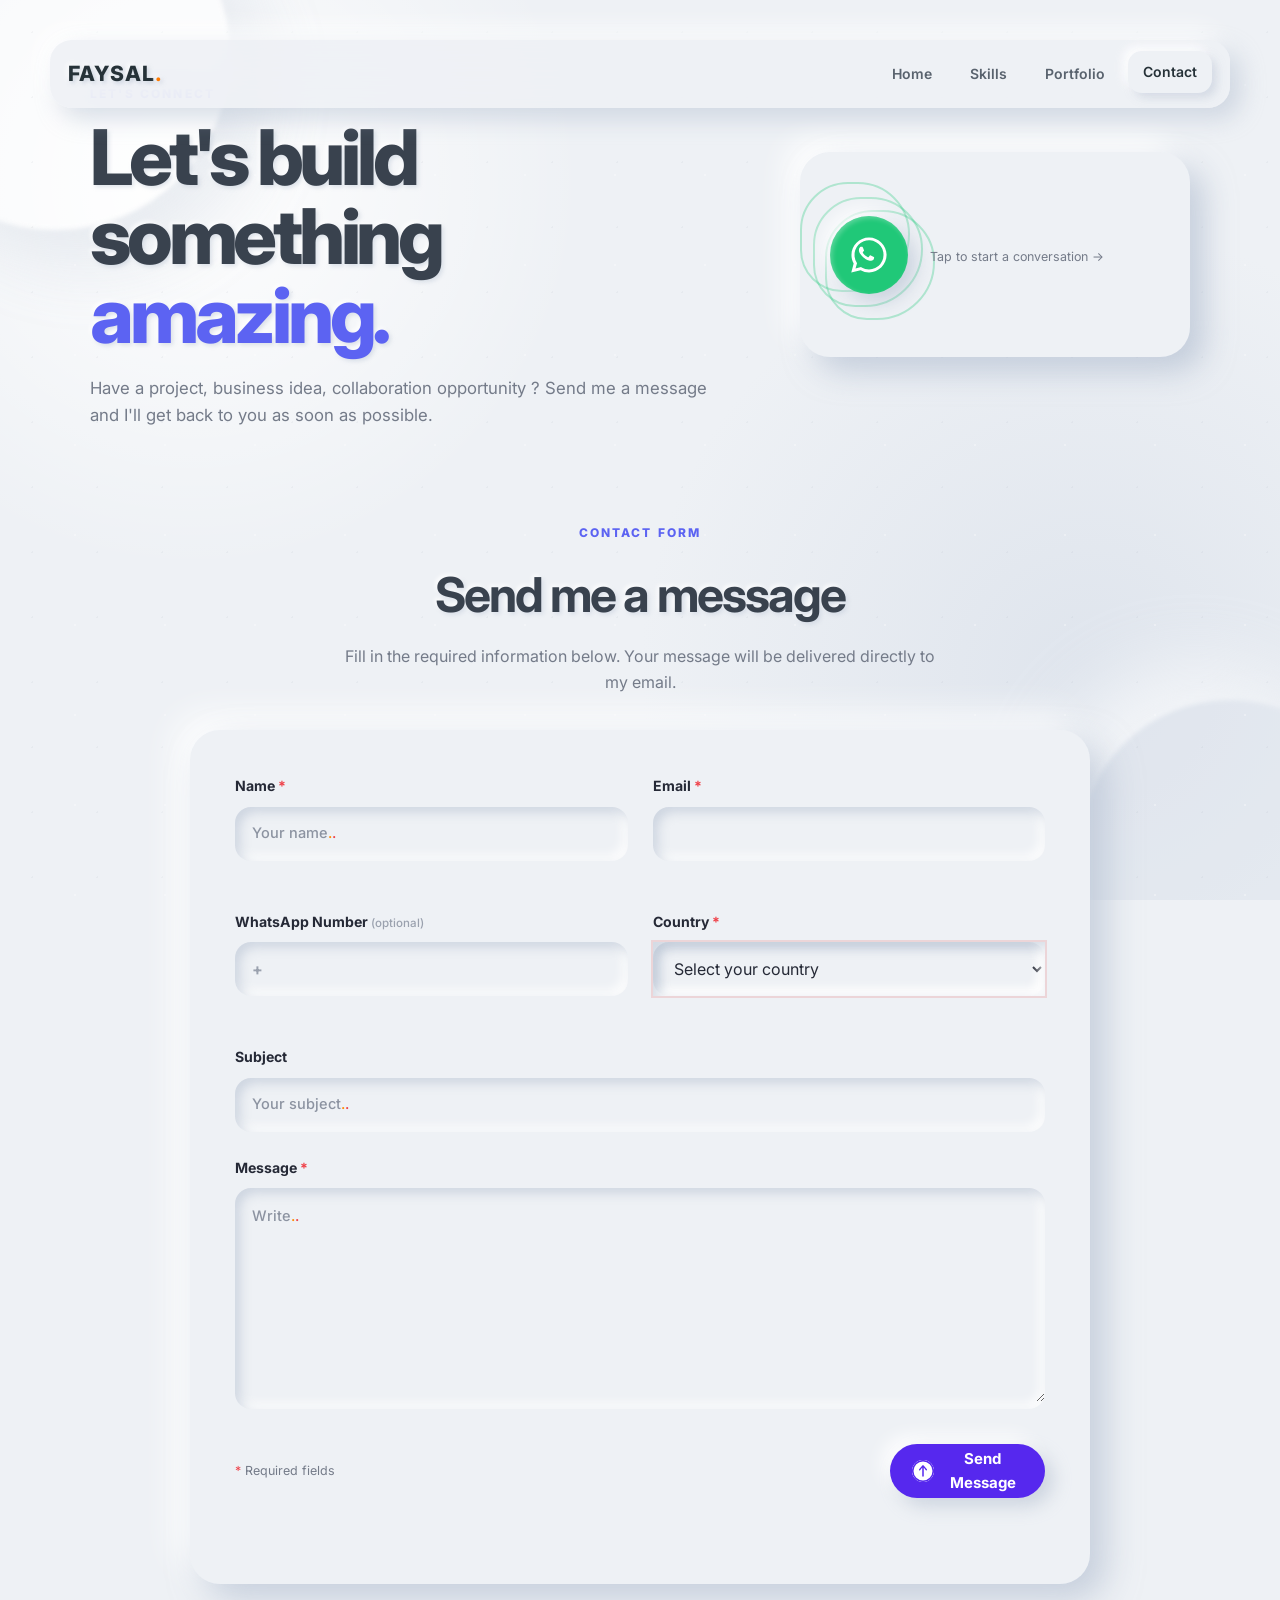
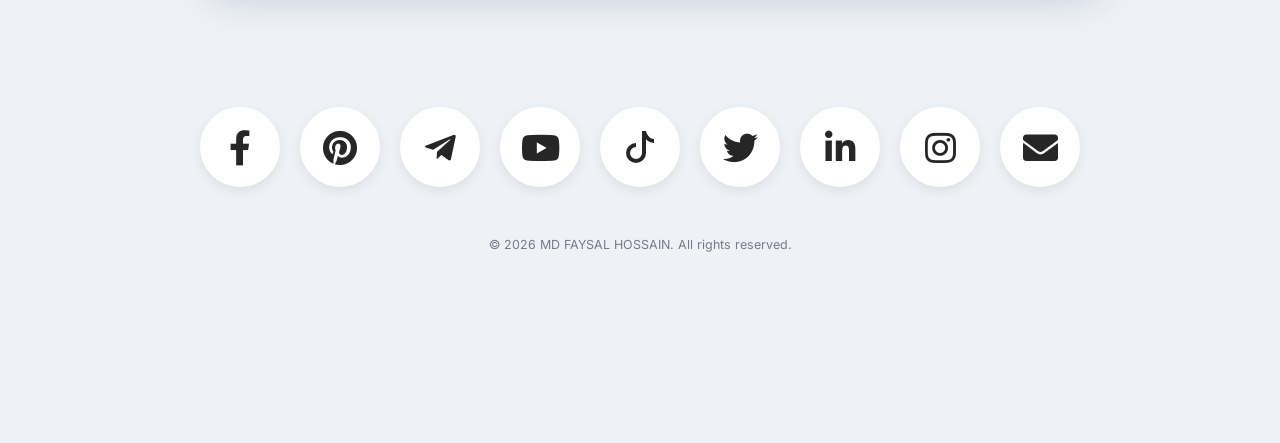
==== contact.html @ 67e97ab2 "Add files via upload" ====
<!doctype html>
<html lang="en">
<head>
    <meta charset="UTF-8">
    <meta name="viewport" content="width=device-width, initial-scale=1.0">

    <meta name="description" content="Contact MD Faysal Hossain, Certified MERN Stack Developer, Web Designer, Developer, Trainer and SEO Expert.">
    <meta name="author" content="MD Faysal Hossain">
    <meta name="robots" content="index, follow">

    <meta property="og:type" content="website">
    <meta property="og:title" content="Contact | MD FAYSAL HOSSAIN">
    <meta property="og:description" content="Contact MD Faysal Hossain for web development, design, training and SEO services.">
    <meta property="og:url" content="https://md-faysal-hossain-bddh.github.io/portfolio/">
    <meta property="og:image" content="https://avatars.githubusercontent.com/u/229717438?v=4">
    <meta property="og:image:alt" content="MD Faysal Hossain">

    <meta name="twitter:card" content="summary_large_image">
    <meta name="twitter:title" content="Contact | MD FAYSAL HOSSAIN">
    <meta name="twitter:description" content="Contact MD Faysal Hossain for web development, design, training and SEO services.">
    <meta name="twitter:image" content="https://avatars.githubusercontent.com/u/229717438?v=4">

    <title>Contact | MD FAYSAL HOSSAIN</title>
    <link rel="stylesheet" href="https://use.fontawesome.com/releases/v5.6.3/css/all.css" integrity="sha384-UHRtZLI+pbxtHCWp1t77Bi1L4ZtiqrqD80Kn4Z8NTSRyMA2Fd33n5dQ8lWUE00s/" crossorigin="anonymous">
    <link rel="preconnect" href="https://fonts.googleapis.com">
    <link rel="preconnect" href="https://fonts.gstatic.com" crossorigin>
    <link href="https://fonts.googleapis.com/css2?family=Inter:wght@300;400;500;600;700;800&display=swap" rel="stylesheet">
    <link rel="stylesheet" href="contact.css">
</head>

<body>

    <div class="background" aria-hidden="true">
        <div class="orb orb-one"></div>
        <div class="orb orb-two"></div>
        <div class="stars"></div>
    </div>

    <header class="navbar">
        <a href="index.html" class="brand" aria-label="Faysal home">
            FAYSAL<span>.</span>
        </a>

        <nav class="nav-links" aria-label="Primary navigation">
            <a href="index.html">Home</a>
            <a href="skills.html">Skills</a>
            <a href="portfolio.html">Portfolio</a>
            <a href="contact.html" class="active" aria-current="page">Contact</a>
        </nav>

        <button
            class="menu-button"
            id="menuButton"
            type="button"
            aria-label="Open navigation menu"
            aria-expanded="false"
            aria-controls="mobileMenu"
        >
            <span></span>
            <span></span>
            <span></span>
        </button>
    </header>

    <nav class="mobile-menu" id="mobileMenu" aria-label="Mobile navigation">
        <a href="index.html">Home</a>
        <a href="skills.html">Skills</a>
        <a href="portfolio.html">Portfolio</a>
        <a href="contact.html" aria-current="page">Contact</a>
    </nav>

    <main class="contact-page">

        <section class="hero-section" aria-labelledby="contact-title">
            <div class="hero-content">
                <span class="eyebrow">LET'S CONNECT</span>

                <h1 id="contact-title">
                    Let's build something
                    <span>amazing.</span>
                </h1>

                <p>
                    Have a project, business idea, collaboration opportunity ? Send me a message and I'll
                    get back to you as soon as possible.
                </p>
            </div>

            <a
                class="whatsapp-card"
                href="https://wa.me/8801595530901"
                target="_blank"
                rel="noopener noreferrer"
                aria-label="Chat with MD Faysal Hossain on WhatsApp"
            >
                <div class="water-ring ring-one"></div>
                <div class="water-ring ring-two"></div>
                <div class="water-ring ring-three"></div>

                <div class="whatsapp-icon" aria-hidden="true">
                    <svg viewBox="0 0 32 32" role="img">
                        <path d="M19.11 17.19c-.27-.14-1.61-.79-1.86-.88-.25-.09-.43-.14-.61.14-.18.27-.7.88-.86 1.06-.16.18-.32.2-.59.07-.27-.14-1.14-.42-2.17-1.34-.8-.71-1.34-1.59-1.5-1.86-.16-.27-.02-.42.12-.56.12-.12.27-.32.41-.48.14-.16.18-.27.27-.45.09-.18.05-.34-.02-.48-.07-.14-.61-1.48-.84-2.03-.22-.53-.45-.46-.61-.47h-.52c-.18 0-.48.07-.73.34-.25.27-.95.93-.95 2.27s.98 2.64 1.11 2.82c.14.18 1.92 2.93 4.65 4.11.65.28 1.16.45 1.56.57.65.21 1.24.18 1.71.11.52-.08 1.61-.66 1.84-1.3.23-.64.23-1.19.16-1.3-.07-.11-.25-.18-.52-.32z"/>
                        <path d="M16.02 3.2c-7.05 0-12.78 5.73-12.78 12.78 0 2.25.59 4.36 1.62 6.19L3.1 28.8l6.78-1.73a12.72 12.72 0 0 0 6.14 1.58h.01c7.04 0 12.77-5.73 12.77-12.77C28.8 8.93 23.07 3.2 16.02 3.2zm0 23.31h-.01a10.57 10.57 0 0 1-5.39-1.47l-.39-.23-4.02 1.03 1.07-3.91-.25-.4a10.59 10.59 0 1 1 8.99 4.98z"/>
                    </svg>
                </div>

                <div class="whatsapp-content">
                    <span class="whatsapp-action">Tap to start a conversation →</span>
                </div>
            </a>
        </section>

        <section class="form-section" aria-labelledby="form-title">

            <div class="section-heading">
                <span class="eyebrow">CONTACT FORM</span>
                <h2 id="form-title">Send me a message</h2>
                <p>
                    Fill in the required information below. Your message will
                    be delivered directly to my email.
                </p>
            </div>

            <div class="form-card">

                <form
                    id="contactForm"
                    action="https://formspree.io/f/mvkokzdy"
                    method="POST"
                    novalidate
                >

                    <input type="hidden" name="_subject" value="New Contact Message — MD Faysal Hossain">
                    <input type="hidden" name="_captcha" value="false">
                    <input type="hidden" name="_template" value="table">
                    <input type="hidden" name="_next" value="https://md-faysal-hossain-bdd.github.io/portfolio/contact.html">

                    <div class="form-grid">

                        <div class="field">
                            <label for="name">
                                Name <span aria-hidden="true">*</span>
                            </label>

                            <div class="input-shell">
                                <input
                                    type="text"
                                    id="name"
                                    name="name"
                                    autocomplete="name"
                                    required
                                    minlength="2"
                                    placeholder=" "
                                    aria-describedby="nameError"
                                >
                                <span class="typing-placeholder name-placeholder" aria-hidden="true">
                                    Your name<span class="orange-dot">.</span><span class="red-dot">.</span>
                                </span>
                            </div>

                            <span class="error-message" id="nameError"></span>
                        </div>

                        <div class="field">
                            <label for="email">
                                Email <span aria-hidden="true">*</span>
                            </label>

                            <div class="input-shell">
                                <input
                                    type="email"
                                    id="email"
                                    name="email"
                                    autocomplete="email"
                                    required
                                    placeholder="you@example.com"
                                    aria-describedby="emailError"
                                >
                            </div>

                            <span class="error-message" id="emailError"></span>
                        </div>

                        <div class="field">
                            <label for="whatsapp">
                                WhatsApp Number
                                <span class="optional">(optional)</span>
                            </label>

                            <div class="input-shell phone-shell">
                                <span class="country-prefix">+</span>
                                <input
                                    type="tel"
                                    id="whatsapp"
                                    name="whatsapp"
                                    autocomplete="tel"
                                    inputmode="tel"
                                    placeholder="880 1595 530901"
                                >
                            </div>
                        </div>

                        <div class="field">
                            <label for="country">
                                Country <span aria-hidden="true">*</span>
                            </label>

                            <div class="input-shell select-shell">
                                <select id="country" name="country" required aria-describedby="countryError">
                                    <option value="" selected disabled>Select your country</option>
                                    <option value="Afghanistan">Afghanistan</option>
                                    <option value="Albania">Albania</option>
                                    <option value="Algeria">Algeria</option>
                                    <option value="Andorra">Andorra</option>
                                    <option value="Angola">Angola</option>
                                    <option value="Antigua and Barbuda">Antigua and Barbuda</option>
                                    <option value="Argentina">Argentina</option>
                                    <option value="Armenia">Armenia</option>
                                    <option value="Australia">Australia</option>
                                    <option value="Austria">Austria</option>
                                    <option value="Azerbaijan">Azerbaijan</option>
                                    <option value="Bahamas">Bahamas</option>
                                    <option value="Bahrain">Bahrain</option>
                                    <option value="Bangladesh">Bangladesh</option>
                                    <option value="Barbados">Barbados</option>
                                    <option value="Belarus">Belarus</option>
                                    <option value="Belgium">Belgium</option>
                                    <option value="Belize">Belize</option>
                                    <option value="Benin">Benin</option>
                                    <option value="Bhutan">Bhutan</option>
                                    <option value="Bolivia">Bolivia</option>
                                    <option value="Bosnia and Herzegovina">Bosnia and Herzegovina</option>
                                    <option value="Botswana">Botswana</option>
                                    <option value="Brazil">Brazil</option>
                                    <option value="Brunei">Brunei</option>
                                    <option value="Bulgaria">Bulgaria</option>
                                    <option value="Burkina Faso">Burkina Faso</option>
                                    <option value="Burundi">Burundi</option>
                                    <option value="Cabo Verde">Cabo Verde</option>
                                    <option value="Cambodia">Cambodia</option>
                                    <option value="Cameroon">Cameroon</option>
                                    <option value="Canada">Canada</option>
                                    <option value="Central African Republic">Central African Republic</option>
                                    <option value="Chad">Chad</option>
                                    <option value="Chile">Chile</option>
                                    <option value="China">China</option>
                                    <option value="Colombia">Colombia</option>
                                    <option value="Comoros">Comoros</option>
                                    <option value="Congo">Congo</option>
                                    <option value="Costa Rica">Costa Rica</option>
                                    <option value="Croatia">Croatia</option>
                                    <option value="Cuba">Cuba</option>
                                    <option value="Cyprus">Cyprus</option>
                                    <option value="Czechia">Czechia</option>
                                    <option value="Denmark">Denmark</option>
                                    <option value="Djibouti">Djibouti</option>
                                    <option value="Dominica">Dominica</option>
                                    <option value="Dominican Republic">Dominican Republic</option>
                                    <option value="Ecuador">Ecuador</option>
                                    <option value="Egypt">Egypt</option>
                                    <option value="El Salvador">El Salvador</option>
                                    <option value="Equatorial Guinea">Equatorial Guinea</option>
                                    <option value="Eritrea">Eritrea</option>
                                    <option value="Estonia">Estonia</option>
                                    <option value="Eswatini">Eswatini</option>
                                    <option value="Ethiopia">Ethiopia</option>
                                    <option value="Fiji">Fiji</option>
                                    <option value="Finland">Finland</option>
                                    <option value="France">France</option>
                                    <option value="Gabon">Gabon</option>
                                    <option value="Gambia">Gambia</option>
                                    <option value="Georgia">Georgia</option>
                                    <option value="Germany">Germany</option>
                                    <option value="Ghana">Ghana</option>
                                    <option value="Greece">Greece</option>
                                    <option value="Grenada">Grenada</option>
                                    <option value="Guatemala">Guatemala</option>
                                    <option value="Guinea">Guinea</option>
                                    <option value="Guinea-Bissau">Guinea-Bissau</option>
                                    <option value="Guyana">Guyana</option>
                                    <option value="Haiti">Haiti</option>
                                    <option value="Honduras">Honduras</option>
                                    <option value="Hungary">Hungary</option>
                                    <option value="Iceland">Iceland</option>
                                    <option value="India">India</option>
                                    <option value="Indonesia">Indonesia</option>
                                    <option value="Iran">Iran</option>
                                    <option value="Iraq">Iraq</option>
                                    <option value="Ireland">Ireland</option>
                                    <option value="Israel">Israel</option>
                                    <option value="Italy">Italy</option>
                                    <option value="Jamaica">Jamaica</option>
                                    <option value="Japan">Japan</option>
                                    <option value="Jordan">Jordan</option>
                                    <option value="Kazakhstan">Kazakhstan</option>
                                    <option value="Kenya">Kenya</option>
                                    <option value="Kiribati">Kiribati</option>
                                    <option value="Kuwait">Kuwait</option>
                                    <option value="Kyrgyzstan">Kyrgyzstan</option>
                                    <option value="Laos">Laos</option>
                                    <option value="Latvia">Latvia</option>
                                    <option value="Lebanon">Lebanon</option>
                                    <option value="Lesotho">Lesotho</option>
                                    <option value="Liberia">Liberia</option>
                                    <option value="Libya">Libya</option>
                                    <option value="Liechtenstein">Liechtenstein</option>
                                    <option value="Lithuania">Lithuania</option>
                                    <option value="Luxembourg">Luxembourg</option>
                                    <option value="Madagascar">Madagascar</option>
                                    <option value="Malawi">Malawi</option>
                                    <option value="Malaysia">Malaysia</option>
                                    <option value="Maldives">Maldives</option>
                                    <option value="Mali">Mali</option>
                                    <option value="Malta">Malta</option>
                                    <option value="Marshall Islands">Marshall Islands</option>
                                    <option value="Mauritania">Mauritania</option>
                                    <option value="Mauritius">Mauritius</option>
                                    <option value="Mexico">Mexico</option>
                                    <option value="Micronesia">Micronesia</option>
                                    <option value="Moldova">Moldova</option>
                                    <option value="Monaco">Monaco</option>
                                    <option value="Mongolia">Mongolia</option>
                                    <option value="Montenegro">Montenegro</option>
                                    <option value="Morocco">Morocco</option>
                                    <option value="Mozambique">Mozambique</option>
                                    <option value="Myanmar">Myanmar</option>
                                    <option value="Namibia">Namibia</option>
                                    <option value="Nauru">Nauru</option>
                                    <option value="Nepal">Nepal</option>
                                    <option value="Netherlands">Netherlands</option>
                                    <option value="New Zealand">New Zealand</option>
                                    <option value="Nicaragua">Nicaragua</option>
                                    <option value="Niger">Niger</option>
                                    <option value="Nigeria">Nigeria</option>
                                    <option value="North Korea">North Korea</option>
                                    <option value="North Macedonia">North Macedonia</option>
                                    <option value="Norway">Norway</option>
                                    <option value="Oman">Oman</option>
                                    <option value="Pakistan">Pakistan</option>
                                    <option value="Palau">Palau</option>
                                    <option value="Palestine">Palestine</option>
                                    <option value="Panama">Panama</option>
                                    <option value="Papua New Guinea">Papua New Guinea</option>
                                    <option value="Paraguay">Paraguay</option>
                                    <option value="Peru">Peru</option>
                                    <option value="Philippines">Philippines</option>
                                    <option value="Poland">Poland</option>
                                    <option value="Portugal">Portugal</option>
                                    <option value="Qatar">Qatar</option>
                                    <option value="Romania">Romania</option>
                                    <option value="Russia">Russia</option>
                                    <option value="Rwanda">Rwanda</option>
                                    <option value="Saint Kitts and Nevis">Saint Kitts and Nevis</option>
                                    <option value="Saint Lucia">Saint Lucia</option>
                                    <option value="Saint Vincent and the Grenadines">Saint Vincent and the Grenadines</option>
                                    <option value="Samoa">Samoa</option>
                                    <option value="San Marino">San Marino</option>
                                    <option value="Sao Tome and Principe">Sao Tome and Principe</option>
                                    <option value="Saudi Arabia">Saudi Arabia</option>
                                    <option value="Senegal">Senegal</option>
                                    <option value="Serbia">Serbia</option>
                                    <option value="Seychelles">Seychelles</option>
                                    <option value="Sierra Leone">Sierra Leone</option>
                                    <option value="Singapore">Singapore</option>
                                    <option value="Slovakia">Slovakia</option>
                                    <option value="Slovenia">Slovenia</option>
                                    <option value="Solomon Islands">Solomon Islands</option>
                                    <option value="Somalia">Somalia</option>
                                    <option value="South Africa">South Africa</option>
                                    <option value="South Korea">South Korea</option>
                                    <option value="South Sudan">South Sudan</option>
                                    <option value="Spain">Spain</option>
                                    <option value="Sri Lanka">Sri Lanka</option>
                                    <option value="Sudan">Sudan</option>
                                    <option value="Suriname">Suriname</option>
                                    <option value="Sweden">Sweden</option>
                                    <option value="Switzerland">Switzerland</option>
                                    <option value="Syria">Syria</option>
                                    <option value="Taiwan">Taiwan</option>
                                    <option value="Tajikistan">Tajikistan</option>
                                    <option value="Tanzania">Tanzania</option>
                                    <option value="Thailand">Thailand</option>
                                    <option value="Timor-Leste">Timor-Leste</option>
                                    <option value="Togo">Togo</option>
                                    <option value="Tonga">Tonga</option>
                                    <option value="Trinidad and Tobago">Trinidad and Tobago</option>
                                    <option value="Tunisia">Tunisia</option>
                                    <option value="Turkey">Turkey</option>
                                    <option value="Turkmenistan">Turkmenistan</option>
                                    <option value="Tuvalu">Tuvalu</option>
                                    <option value="Uganda">Uganda</option>
                                    <option value="Ukraine">Ukraine</option>
                                    <option value="United Arab Emirates">United Arab Emirates</option>
                                    <option value="United Kingdom">United Kingdom</option>
                                    <option value="United States">United States</option>
                                    <option value="Uruguay">Uruguay</option>
                                    <option value="Uzbekistan">Uzbekistan</option>
                                    <option value="Vanuatu">Vanuatu</option>
                                    <option value="Vatican City">Vatican City</option>
                                    <option value="Venezuela">Venezuela</option>
                                    <option value="Vietnam">Vietnam</option>
                                    <option value="Yemen">Yemen</option>
                                    <option value="Zambia">Zambia</option>
                                    <option value="Zimbabwe">Zimbabwe</option>
                                </select>
                            </div>

                            <span class="error-message" id="countryError"></span>
                        </div>

                        <div class="field field-full">
                            <label for="subject">
                                Subject
                            </label>

                            <div class="input-shell">
                                <input
                                    type="text"
                                    id="subject"
                                    name="subject"
                                    autocomplete="off"
                                    placeholder=" "
                                >
                                <span class="typing-placeholder subject-placeholder" aria-hidden="true">
                                    Your subject<span class="orange-dot">.</span><span class="red-dot">.</span>
                                </span>
                            </div>
                        </div>

                        <div class="field field-full">
                            <label for="message">
                                Message <span aria-hidden="true">*</span>
                            </label>

                            <div class="input-shell textarea-shell">
                                <textarea
                                    id="message"
                                    name="message"
                                    required
                                    minlength="10"
                                    rows="7"
                                    placeholder=" "
                                    aria-describedby="messageError"
                                ></textarea>

                                <span class="typing-placeholder message-placeholder" aria-hidden="true">
                                    Write<span class="orange-dot">.</span><span class="red-dot">.</span>
                                </span>
                            </div>

                            <span class="error-message" id="messageError"></span>
                        </div>

                    </div>

                    <div class="form-footer">
                        <p class="required-note">
                            <span>*</span> Required fields
                        </p>

                        <button
                            class="activate"
                            id="submitButton"
                            type="submit"
                            aria-label="Send message"
                        >
                            <span class="button-icon" aria-hidden="true">
                                <svg viewBox="0 0 16 16">
                                    <use href="#circle"></use>
                                </svg>

                                <svg viewBox="0 0 12 12">
                                    <use href="#arrow"></use>
                                </svg>

                                <svg viewBox="0 0 12 12">
                                    <use href="#check"></use>
                                </svg>
                            </span>

                            <ul aria-hidden="true">
                                <li>Send Message</li>
                                <li>Sending</li>
                                <li>Sent</li>
                            </ul>
                        </button>
                    </div>

                    <div class="form-status" id="formStatus" role="status" aria-live="polite"></div>

                </form>
            </div>
        </section>

    </main>

    <footer class="footer">
        
<ul class="social-icon-list">
  <li>
    <a href="https://www.facebook.com/md.faysal.hossain.mern" target="_blank" aria-label="Facebook">
      <i class="fab fa-facebook-f icon"></i>
    </a>
  </li>
  <li>
    <a href="https://www.pinterest.com/mdfaysalhossainmern" target="_blank" aria-label="Pinterest">
      <i class="fab fa-pinterest icon"></i>
    </a>
  </li>
  <li>
    <a href="https://t.me/+8801616761100" target="_blank" aria-label="Telegram">
      <i class="fab fa-telegram-plane icon"></i>
    </a>
  </li>
  <li>
    <a href="https://www.youtube.com/@md.faysal.hossain" target="_blank" aria-label="YouTube">
      <i class="fab fa-youtube icon"></i>
    </a>
  </li>
  <li>
    <a href="https://www.tiktok.com/@md_faysal_hossain_mern" target="_blank" aria-label="TikTok">
      <svg xmlns="http://w3.org" viewBox="0 0 16 16" class="tiktok-svg">
        <path d="M9 0h1.98c.144.715.54 1.617 1.235 2.512C12.895 3.389 13.797 4 15 4v2c-1.753 0-3.07-.814-4-1.829V11a5 5 0 1 1-5-5v2a3 3 0 1 0 3 3z"/>
      </svg>
    </a>
  </li>
  <li>
    <a href="https://x.com/Md_Faysal_BD" target="_blank" aria-label="X">
      <i class="fab fa-twitter icon"></i>
    </a>
  </li>
  <li>
    <a href="https://www.linkedin.com/in/md-faysal-hossain-bddh" target="_blank" aria-label="LinkedIn">
      <i class="fab fa-linkedin-in icon"></i>
    </a>
  </li>
  <li>
    <a href="https://www.instagram.com/faysal_backbencher" target="_blank" aria-label="Instagram">
      <i class="fab fa-instagram icon"></i>
    </a>
  </li>
  <li>
    <a href="mailto:md.faysal.hossain.moti.bddh@gmail.com" aria-label="Email" target="">
      <i class="fas fa-envelope icon"></i>
    </a>
  </li>
</ul>


        <p>
            © <span id="year"></span> MD FAYSAL HOSSAIN. All rights reserved.
        </p>
    </footer>

    <svg xmlns="http://www.w3.org/2000/svg" class="svg-definitions" aria-hidden="true">
        <symbol viewBox="0 0 16 16" id="circle">
            <circle cx="8" cy="8" r="7.5"></circle>
        </symbol>

        <symbol viewBox="0 0 12 12" id="arrow">
            <path d="M2.7008908,5.37931459 C2.9224607,5.60207651 3.2826628,5.60304283 3.50542472,5.38147293 C3.52232305,5.36466502 3.53814843,5.34681177 3.55280728,5.32801875 L5.34805194,3.02646954 L5.34805194,10.3480519 C5.34805194,10.7081129 5.63993903,11 6,11 C6.36006097,11 6.65194806,10.7081129 6.65194806,10.3480519 L6.65194806,3.02646954 L8.44719272,5.32801875 C8.6404327,5.57575732 8.99791646,5.61993715 9.24565503,5.42669716 C9.26444805,5.41203831 9.28230129,5.39621293 9.2991092,5.37931459 C9.55605877,5.12098268 9.57132199,4.70855346 9.33416991,4.43193577 L6.75918715,1.42843795 C6.39972009,1.00915046 5.76841509,0.960656296 5.34912761,1.32012319 C5.31030645,1.35340566 5.27409532,1.38961679 5.24081285,1.42843795 L2.66583009,4.43193577 C2.42867801,4.70855346 2.44394123,5.12098268 2.7008908,5.37931459 Z"></path>
        </symbol>

        <symbol viewBox="0 0 12 12" id="check">
            <path d="M4.76499011,6.7673683 L8.2641848,3.26100386 C8.61147835,2.91299871 9.15190114,2.91299871 9.49919469,3.26100386 C9.51164115,3.27347582 9.52370806,3.28637357 9.53537662,3.29967699 C9.83511755,3.64141434 9.81891834,4.17816549 9.49919469,4.49854425 L5.18121271,8.82537365 C4.94885368,9.05820878 4.58112654,9.05820878 4.34876751,8.82537365 L2.50080531,6.97362503 C2.48835885,6.96115307 2.47629194,6.94825532 2.46462338,6.93495189 C2.16488245,6.59321455 2.18108166,6.0564634 2.50080531,5.73608464 C2.84809886,5.3880795 3.38852165,5.3880795 3.7358152,5.73608464 L4.76499011,6.7673683 Z"></path>
        </symbol>
    </svg>

    <script src="contact.js"></script>
</body>
</html>
---- contact.css ----
:root {
    --bg: #eef1f5;
    --surface: #eef1f5;
    --text: #252936;
    --muted: #747b89;
    --soft: #9aa1ae;
    --primary: #5c63f2;
    --primary-dark: #454bd0;
    --green: #20c878;
    --orange: #ff8a00;
    --red: #ef4149;
    --white: #ffffff;
    --shadow-dark: rgba(163, 177, 198, 0.55);
    --shadow-light: rgba(255, 255, 255, 0.95);
    --radius: 24px;
}

* {
    box-sizing: border-box;
    margin: 0;
    padding: 0;
}

html {
    scroll-behavior: smooth;
    -webkit-text-size-adjust: 100%;
}

body {
    min-height: 100vh;
    font-family: "Inter", Arial, sans-serif;
    color: var(--text);
    background: var(--bg);
    line-height: 1.6;
    overflow-x: hidden;
    -webkit-font-smoothing: antialiased;
    text-rendering: optimizeLegibility;
}

button,
input,
select,
textarea {
    font: inherit;
}

button,
a,
input,
select,
textarea {
    -webkit-tap-highlight-color: transparent;
}

a {
    color: inherit;
    text-decoration: none;
}

button {
    border: 0;
}

.background {
    position: static;
    inset: 0;
    z-index: -2;
    overflow: hidden;
    pointer-events: none;
    background:
        radial-gradient(circle at 15% 20%, rgba(92, 99, 242, 0.08), transparent 32%),
        radial-gradient(circle at 85% 80%, rgba(32, 200, 120, 0.08), transparent 30%),
        var(--bg);
}

.orb {
    position: absolute;
    border-radius: 50%;
    filter: blur(70px);
    opacity: 0.28;
}

.orb-one {
    width: 300px;
    height: 300px;
    top: -120px;
    left: -100px;
    background: #bfc5ff;
}

.orb-two {
    width: 360px;
    height: 360px;
    right: -150px;
    bottom: -140px;
    background: #b8efd5;
}

.stars {
    position: absolute;
    inset: 0;
    opacity: 0.18;
    background-image:
        radial-gradient(circle, #8790a0 1px, transparent 1px);
    background-size: 45px 45px;
}

.navbar {
    width: min(1180px, calc(100% - 40px));
    min-height: 78px;
    margin: 22px auto 0;
    padding: 12px 18px 12px 25px;
    display: flex;
    align-items: center;
    justify-content: space-between;
    border-radius: 22px;
    background: var(--surface);
    box-shadow:
        10px 10px 25px var(--shadow-dark),
        -10px -10px 25px var(--shadow-light);
}

.brand {
    font-size: 1.25rem;
    font-weight: 800;
    letter-spacing: 0.08em;
    color: var(--text);
    transition: transform 0.25s ease, color 0.25s ease;
}

.brand span {
    color: var(--primary);
}

.brand:hover {
    transform: translateY(-2px);
    color: var(--primary);
}

.nav-links {
    display: flex;
    align-items: center;
    gap: 8px;
}

.nav-links a {
    padding: 11px 17px;
    border-radius: 14px;
    color: var(--muted);
    font-size: 0.9rem;
    font-weight: 600;
    transition:
        color 0.25s ease,
        transform 0.25s ease,
        box-shadow 0.25s ease;
}

.nav-links a:hover,
.nav-links a.active {
    color: var(--primary);
    transform: translateY(-2px);
    box-shadow:
        5px 5px 12px rgba(163, 177, 198, 0.38),
        -5px -5px 12px rgba(255, 255, 255, 0.9);
}

.menu-button {
    display: none;
    width: 46px;
    height: 46px;
    padding: 11px;
    border-radius: 15px;
    background: var(--surface);
    box-shadow:
        5px 5px 12px var(--shadow-dark),
        -5px -5px 12px var(--shadow-light);
    cursor: pointer;
}

.menu-button span {
    display: block;
    width: 100%;
    height: 2px;
    margin: 5px 0;
    border-radius: 5px;
    background: var(--text);
    transition: transform 0.25s ease, opacity 0.25s ease;
}

.menu-button.open span:nth-child(1) {
    transform: translateY(7px) rotate(45deg);
}

.menu-button.open span:nth-child(2) {
    opacity: 0;
}

.menu-button.open span:nth-child(3) {
    transform: translateY(-7px) rotate(-45deg);
}

.mobile-menu {
    display: none;
}

.contact-page {
    width: min(1100px, calc(100% - 40px));
    margin: 80px auto 50px;
}

.hero-section {
    display: grid;
    grid-template-columns: 1fr 390px;
    gap: 70px;
    align-items: center;
    margin-bottom: 90px;
}

.hero-content {
    max-width: 650px;
}

.eyebrow {
    display: inline-block;
    margin-bottom: 15px;
    color: var(--primary);
    font-size: 0.75rem;
    font-weight: 800;
    letter-spacing: 0.18em;
}

.hero-content h1 {
    max-width: 700px;
    margin-bottom: 20px;
    font-size: clamp(2.5rem, 6vw, 5rem);
    line-height: 1.03;
    letter-spacing: -0.055em;
    font-weight: 800;
    text-shadow:
        2px 2px 4px rgba(163, 177, 198, 0.35),
        -2px -2px 4px rgba(255, 255, 255, 0.9);
}

.hero-content h1 span {
    color: var(--primary);
}

.hero-content p {
    max-width: 620px;
    color: var(--muted);
    font-size: 1.05rem;
}

.whatsapp-card {
    position: relative;
    min-height: 205px;
    padding: 35px 30px;
    display: flex;
    align-items: center;
    gap: 22px;
    overflow: hidden;
    isolation: isolate;
    border-radius: 30px;
    background: var(--surface);
    box-shadow:
        14px 14px 30px var(--shadow-dark),
        -14px -14px 30px var(--shadow-light);
    transition:
        transform 0.35s ease,
        box-shadow 0.35s ease;
}

.whatsapp-card:hover {
    transform: translateY(-8px);
    box-shadow:
        20px 20px 38px rgba(163, 177, 198, 0.62),
        -18px -18px 38px rgba(255, 255, 255, 1);
}

.whatsapp-card:active {
    transform: translateY(-2px) scale(0.98);
}

.whatsapp-icon {
    position: relative;
    z-index: 3;
    flex: 0 0 78px;
    width: 78px;
    height: 78px;
    display: grid;
    place-items: center;
    border-radius: 50%;
    background: var(--green);
    box-shadow:
        8px 8px 18px rgba(163, 177, 198, 0.48),
        -7px -7px 17px rgba(255, 255, 255, 0.9),
        inset 2px 2px 5px rgba(255, 255, 255, 0.28);
    animation: whatsappPulse 2.4s ease-in-out infinite;
}

.whatsapp-icon svg {
    width: 44px;
    height: 44px;
    fill: #fff;
}

.whatsapp-content {
    position: relative;
    z-index: 3;
}

.whatsapp-label {
    display: block;
    margin-bottom: 4px;
    color: var(--green);
    font-size: 0.72rem;
    font-weight: 800;
    letter-spacing: 0.14em;
}

.whatsapp-content strong {
    display: block;
    color: var(--text);
    font-size: 1.35rem;
    letter-spacing: 0.02em;
}

.whatsapp-action {
    display: block;
    margin-top: 5px;
    text-align: end;

    color: var(--muted);
    font-size: 0.78rem;
}

.water-ring {
    position: absolute;
    z-index: 1;
    width: 110px;
    height: 110px;
    border: 2px solid rgba(32, 200, 120, 0.3);
    border-radius: 48% 52% 58% 42%;
    pointer-events: none;
}

.ring-one {
    left: 13px;
    top: 45px;
    animation: waterWave 4s ease-in-out infinite;
}

.ring-two {
    left: 0;
    top: 30px;
    animation: waterWave 4.8s ease-in-out infinite reverse;
}

.ring-three {
    left: 25px;
    top: 58px;
    animation: waterWave 5.5s ease-in-out infinite;
}

@keyframes waterWave {
    0%,
    100% {
        transform: scale(0.85) rotate(0deg);
        border-radius: 46% 54% 48% 52%;
        opacity: 0.2;
    }

    50% {
        transform: scale(1.55) rotate(180deg);
        border-radius: 57% 43% 61% 39%;
        opacity: 0.55;
    }
}

@keyframes whatsappPulse {
    0%,
    100% {
        transform: translateZ(0) scale(1);
    }

    50% {
        transform: translateZ(0) scale(1.05);
    }
}

.form-section {
    max-width: 900px;
    margin: 0 auto;
}

.section-heading {
    text-align: center;
    margin-bottom: 35px;
}

.section-heading h2 {
    margin-bottom: 10px;
    font-size: clamp(2rem, 4vw, 3rem);
    letter-spacing: -0.04em;
    text-shadow:
        2px 2px 4px rgba(163, 177, 198, 0.3),
        -2px -2px 4px rgba(255, 255, 255, 0.9);
}

.section-heading p {
    max-width: 600px;
    margin: 0 auto;
    color: var(--muted);
}

.form-card {
    padding: clamp(24px, 5vw, 45px);
    border-radius: 30px;
    background: var(--surface);
    box-shadow:
        15px 15px 35px var(--shadow-dark),
        -15px -15px 35px var(--shadow-light);
}

.form-grid {
    display: grid;
    grid-template-columns: 1fr 1fr;
    gap: 25px;
}

.field {
    min-width: 0;
}

.field-full {
    grid-column: 1 / -1;
}

.field label {
    display: block;
    margin-bottom: 9px;
    color: var(--text);
    font-size: 0.88rem;
    font-weight: 700;
}

.field label > span:not(.optional) {
    color: var(--red);
}

.optional {
    color: var(--soft);
    font-size: 0.72rem;
    font-weight: 500;
}

.input-shell {
    position: relative;
    min-height: 54px;
    border-radius: 16px;
    background: var(--surface);
    box-shadow:
        inset 5px 5px 11px rgba(163, 177, 198, 0.43),
        inset -5px -5px 11px rgba(255, 255, 255, 0.9);
}

.input-shell input,
.input-shell select,
.input-shell textarea {
    width: 100%;
    border: 0;
    outline: 0;
    color: var(--text);
    background: transparent;
}

.input-shell input,
.input-shell select {
    height: 54px;
    padding: 0 17px;
}

.input-shell textarea {
    min-height: 170px;
    padding: 17px;
    resize: vertical;
    line-height: 1.6;
}

.input-shell input::placeholder,
.input-shell textarea::placeholder {
    color: transparent;
}

.input-shell:focus-within {
    box-shadow:
        inset 3px 3px 7px rgba(163, 177, 198, 0.35),
        inset -3px -3px 7px rgba(255, 255, 255, 0.9),
        0 0 0 3px rgba(92, 99, 242, 0.12);
}

.select-shell select {
    cursor: pointer;
    appearance: auto;
}

.phone-shell {
    display: flex;
    align-items: center;
}

.country-prefix {
    padding-left: 17px;
    color: var(--soft);
    font-weight: 700;
}

.phone-shell input {
    padding-left: 8px;
}

.typing-placeholder {
    position: absolute;
    top: 50%;
    left: 17px;
    transform: translateY(-50%);
    pointer-events: none;
    color: #8c93a1;
    font-size: 0.91rem;
    font-weight: 500;
    white-space: nowrap;
}

.textarea-shell .typing-placeholder {
    top: 17px;
    transform: none;
}

.orange-dot {
    color: var(--orange);
    animation: dotBounce 1.4s ease-in-out infinite;
}

.red-dot {
    color: var(--red);
    animation: dotBounce 1.4s 0.2s ease-in-out infinite;
}

@keyframes dotBounce {
    0%,
    100% {
        opacity: 0.35;
        transform: translateY(0);
    }

    50% {
        opacity: 1;
        transform: translateY(-3px);
    }
}

.typing-placeholder span {
    display: inline-block;
}

.error-message {
    display: block;
    min-height: 19px;
    margin-top: 6px;
    color: var(--red);
    font-size: 0.75rem;
}

.field.invalid .input-shell {
    box-shadow:
        inset 4px 4px 9px rgba(163, 177, 198, 0.35),
        inset -4px -4px 9px rgba(255, 255, 255, 0.9),
        0 0 0 3px rgba(239, 65, 73, 0.12);
}

.form-footer {
    display: flex;
    align-items: center;
    justify-content: space-between;
    gap: 20px;
    margin-top: 10px;
}

.required-note {
    color: var(--muted);
    font-size: 0.78rem;
}

.required-note span {
    color: var(--red);
}

.activate {
    min-width: 185px;
    height: 50px;
    display: inline-flex;
    align-items: center;
    justify-content: center;
    padding: 12px 15px;
    border-radius: 25px;
    color: #fff;
    background: var(--primary);
    box-shadow:
        7px 7px 16px rgba(163, 177, 198, 0.55),
        -7px -7px 16px rgba(255, 255, 255, 0.8);
    cursor: pointer;
    font-weight: 700;
    transition:
        transform 0.2s ease,
        background 0.3s ease,
        box-shadow 0.3s ease;
}

.activate:hover {
    background: var(--primary-dark);
    transform: translateY(-3px);
    box-shadow:
        10px 10px 22px rgba(163, 177, 198, 0.58),
        -8px -8px 20px rgba(255, 255, 255, 0.9);
}

.activate:active {
    transform: scale(0.95);
}

.activate:focus-visible {
    outline: 3px solid rgba(92, 99, 242, 0.3);
    outline-offset: 4px;
}

.button-icon {
    position: relative;
    flex: 0 0 20px;
    width: 20px;
    height: 20px;
    margin-right: 7px;
    overflow: hidden;
    border-radius: 50%;
    background: #fff;
}

.button-icon svg {
    position: absolute;
    width: 12px;
    height: 12px;
    left: 50%;
    top: 50%;
    margin: -6px 0 0 -6px;
}

.button-icon svg:nth-child(1) {
    width: 20px;
    height: 20px;
    left: 0;
    top: 0;
    margin: 0;
    fill: none;
    stroke: #fff;
    stroke-width: 1px;
    stroke-dasharray: 47.124;
    stroke-dashoffset: 94.248;
}

.button-icon svg:nth-child(2) {
    fill: var(--primary);
    transition: transform 0.4s cubic-bezier(0.175, 0.885, 0.32, 1.275);
}

.button-icon svg:nth-child(3) {
    fill: var(--primary);
    transform: translateY(20px);
    transition:
        transform 0.4s cubic-bezier(0.175, 0.885, 0.32, 1.275),
        opacity 0.3s ease;
}

.activate:hover .button-icon svg:nth-child(2) {
    transform: translateY(-20px);
}

.activate:hover .button-icon svg:nth-child(3) {
    transform: translateY(0);
}

.activate ul {
    position: relative;
    width: 115px;
    height: 20px;
    padding: 0;
    margin: 0;
    list-style: none;
    text-align: center;
    transform-style: preserve-3d;
    transition: transform 0.3s ease;
}

.activate li {
    position: absolute;
    inset: 0;
    backface-visibility: hidden;
    transform-origin: 50% 50%;
    transform: rotateX(var(--rotateX)) translateZ(10px);
}

.activate li:nth-child(1) {
    --rotateX: 0deg;
}

.activate li:nth-child(2) {
    --rotateX: -90deg;
}

.activate li:nth-child(3) {
    --rotateX: -180deg;
}

.activate.loading {
    pointer-events: none;
}

.activate.loading .button-icon {
    background: transparent;
}

.activate.loading .button-icon::before {
    content: "";
    position: absolute;
    inset: 0;
    border-radius: 50%;
    background: var(--primary);
    transform: scale(1);
}

.activate.loading .button-icon svg:nth-child(1) {
    animation:
        turn 1.3s linear infinite,
        path 1.3s linear infinite;
}

.activate.loading .button-icon svg:nth-child(2) {
    transform: translateY(-20px);
}

.activate.loading .button-icon svg:nth-child(3) {
    opacity: 0;
    transform: translateY(0) scale(0.6);
}

.activate.loading ul {
    transform: rotateX(90deg);
}

.activate.done {
    background: var(--green);
    box-shadow:
        7px 7px 17px rgba(163, 177, 198, 0.5),
        -7px -7px 17px rgba(255, 255, 255, 0.85);
}

.activate.done .button-icon {
    background: #fff;
}

.activate.done .button-icon::before {
    background: var(--green);
    transform: scale(0);
}

.activate.done .button-icon svg:nth-child(1) {
    animation: none;
}

.activate.done .button-icon svg:nth-child(3) {
    fill: var(--green);
    opacity: 1;
    transform: scale(1);
}

.activate.done ul {
    transform: rotateX(180deg);
}

.form-status {
    min-height: 25px;
    margin-top: 16px;
    color: var(--green);
    font-size: 0.82rem;
    font-weight: 600;
    text-align: center;
}

@keyframes turn {
    100% {
        transform: rotate(360deg);
    }
}

@keyframes path {
    100% {
        stroke-dashoffset: 0;
    }
}

.footer {
    display: flex;
    flex-direction: column;
    justify-content: center;
    align-items: center;
    width: min(1100px, calc(100% - 40px));
    margin: 50px auto 30px;
    padding-top: 25px;
    color: var(--muted);
    font-size: 0.78rem;
    text-align: center;
}

@media (max-width: 900px) {
    .hero-section {
        grid-template-columns: 1fr;
        gap: 35px;
    }

    .hero-content {
        max-width: 750px;
    }

    .whatsapp-card {
        max-width: 600px;
        display: flex;
        justify-content: space-between;
    }
}

@media (max-width: 700px) {
    .navbar {
        width: min(100% - 24px, 600px);
        margin-top: 12px;
    }

    .nav-links {
        display: none;
    }

    .menu-button {
        display: block;
    }

    .mobile-menu {
        width: min(100% - 24px, 600px);
        margin: 12px auto 0;
        padding: 10px;
        border-radius: 20px;
        background: var(--surface);
        box-shadow:
            10px 10px 24px var(--shadow-dark),
            -10px -10px 24px var(--shadow-light);
    }

    .mobile-menu.open {
        display: block;
    }

    .mobile-menu a {
        display: block;
        padding: 14px 17px;
        border-radius: 13px;
        color: var(--muted);
        font-size: 0.9rem;
        font-weight: 600;
    }

    .mobile-menu a:hover,
    .mobile-menu a[aria-current="page"] {
        color: var(--primary);
        box-shadow:
            inset 4px 4px 9px rgba(163, 177, 198, 0.35),
            inset -4px -4px 9px rgba(255, 255, 255, 0.9);
    }

    .contact-page {
        width: min(100% - 24px, 600px);
        margin-top: 55px;
    }

    .hero-section {
        margin-bottom: 65px;
    }

    .hero-content h1 {
        font-size: clamp(2.4rem, 12vw, 4rem);
    }

    .form-grid {
        grid-template-columns: 1fr;
    }

    .field-full {
        grid-column: auto;
    }

    .form-footer {
        align-items: stretch;
        flex-direction: column;
    }

    .activate {
        width: 100%;
    }
}

@media (max-width: 480px) {
    .navbar {
        min-height: 68px;
        padding: 10px 13px 10px 18px;
    }

    .brand {
        font-size: 1.05rem;
    }

    .contact-page {
        margin-top: 45px;
    }

    .hero-content p {
        font-size: 0.94rem;
    }

    .whatsapp-card {
        min-height: 180px;
        padding: 27px 20px;
        gap: 15px;
    }

    .whatsapp-icon {
        flex-basis: 62px;
        width: 62px;
        height: 62px;
    }

    .whatsapp-icon svg {
        width: 36px;
        height: 36px;
    }

    .whatsapp-content strong {
        font-size: 1.05rem;
    }

    .whatsapp-action {
        font-size: 0.68rem;
        
    }

    .form-card {
        padding: 20px 16px;
        border-radius: 24px;
    }

    .section-heading h2 {
        font-size: 2rem;
    }
}

@media (prefers-reduced-motion: reduce) {
    html {
        scroll-behavior: auto;
    }

    *,
    *::before,
    *::after {
        animation-duration: 0.01ms !important;
        animation-iteration-count: 1 !important;
        transition-duration: 0.01ms !important;
    }
}
* {
    margin: 0;
    padding: 0;
    box-sizing: border-box;
}

html {
    scroll-behavior: smooth;
    -webkit-text-size-adjust: 100%;
}

body {
    min-height: 100vh;
    font-family: "Inter", Arial, sans-serif;
    color: #39424e;
    background: #eef1f5;
    overflow-x: hidden;
    line-height: 1.6;
}

button,
input,
select,
textarea {
    font: inherit;
}

button,
a,
input,
select,
textarea {
    -webkit-tap-highlight-color: transparent;
}

a {
    color: inherit;
}

.background {
    position: fixed;
    inset: 0;
    z-index: -10;
    overflow: hidden;
    background:
        radial-gradient(
            circle at 15% 20%,
            rgba(255, 255, 255, 0.95),
            transparent 30%
        ),
        radial-gradient(
            circle at 85% 75%,
            rgba(210, 218, 230, 0.55),
            transparent 35%
        ),
        #eef1f5;
}

.orb {
    position: absolute;
    border-radius: 50%;
    filter: blur(2px);
    opacity: 0.65;
    pointer-events: none;
}

.orb-one {
    width: 350px;
    height: 350px;
    top: -120px;
    left: -120px;
    background: rgba(255, 255, 255, 0.8);
    box-shadow:
        35px 35px 70px rgba(163, 177, 198, 0.35),
        -25px -25px 60px rgba(255, 255, 255, 0.9);
    animation: floatOrbOne 12s ease-in-out infinite alternate;
}

.orb-two {
    width: 300px;
    height: 300px;
    right: -100px;
    bottom: -100px;
    background: rgba(224, 230, 238, 0.7);
    box-shadow:
        -35px -35px 70px rgba(255, 255, 255, 0.9),
        25px 25px 60px rgba(163, 177, 198, 0.35);
    animation: floatOrbTwo 14s ease-in-out infinite alternate;
}

.stars {
    position: absolute;
    inset: 0;
    opacity: 0.35;
    background-image:
        radial-gradient(circle, rgba(120, 132, 146, 0.18) 1px, transparent 1px),
        radial-gradient(circle, rgba(255, 255, 255, 0.9) 1px, transparent 1px);
    background-size: 65px 65px, 90px 90px;
    background-position: 0 0, 30px 40px;
    animation: starsMove 25s linear infinite;
}

@keyframes floatOrbOne {
    from {
        transform: translate3d(0, 0, 0);
    }

    to {
        transform: translate3d(70px, 45px, 0);
    }
}

@keyframes floatOrbTwo {
    from {
        transform: translate3d(0, 0, 0);
    }

    to {
        transform: translate3d(-60px, -50px, 0);
    }
}

@keyframes starsMove {
    from {
        transform: translate3d(0, 0, 0);
    }

    to {
        transform: translate3d(40px, 30px, 0);
    }
}

.navbar {
    position: fixed;
    top: 18px;
    left: 50%;
    z-index: 1000;
    width: min(1180px, calc(100% - 32px));
    min-height: 68px;
    padding: 10px 18px;
    transform: translateX(-50%);
    display: flex;
    align-items: center;
    justify-content: space-between;
    border-radius: 22px;
    background: rgba(238, 241, 245, 0.88);
    backdrop-filter: blur(18px);
    -webkit-backdrop-filter: blur(18px);
    box-shadow:
        10px 10px 25px rgba(163, 177, 198, 0.42),
        -10px -10px 25px rgba(255, 255, 255, 0.9);
}

.brand {
    display: inline-flex;
    align-items: center;
    text-decoration: none;
    font-size: 21px;
    font-weight: 800;
    letter-spacing: 1px;
    color: #263238;
    text-shadow:
        2px 2px 4px rgba(163, 177, 198, 0.5),
        -2px -2px 4px rgba(255, 255, 255, 0.95);
    transition:
        transform 0.25s ease,
        text-shadow 0.25s ease;
}

.brand span {
    color: #ff7a00;
}

.brand:hover {
    transform: translateY(-2px);
}

.nav-links {
    display: flex;
    align-items: center;
    gap: 8px;
}

.nav-links a {
    position: relative;
    padding: 10px 15px;
    border-radius: 14px;
    text-decoration: none;
    color: #59636e;
    font-size: 14px;
    font-weight: 600;
    transition:
        color 0.25s ease,
        transform 0.25s ease,
        box-shadow 0.25s ease;
}

.nav-links a:hover,
.nav-links a.active {
    color: #263238;
    transform: translateY(-2px);
    box-shadow:
        5px 5px 10px rgba(163, 177, 198, 0.35),
        -5px -5px 10px rgba(255, 255, 255, 0.85);
}

.nav-links a:active {
    transform: translateY(1px);
    box-shadow:
        inset 4px 4px 8px rgba(163, 177, 198, 0.35),
        inset -4px -4px 8px rgba(255, 255, 255, 0.85);
}

.menu-button {
    display: none;
    width: 46px;
    height: 46px;
    border: 0;
    border-radius: 15px;
    background: #eef1f5;
    cursor: pointer;
    box-shadow:
        6px 6px 12px rgba(163, 177, 198, 0.42),
        -6px -6px 12px rgba(255, 255, 255, 0.9);
    transition:
        transform 0.2s ease,
        box-shadow 0.2s ease;
}

.menu-button:active {
    transform: scale(0.94);
    box-shadow:
        inset 4px 4px 8px rgba(163, 177, 198, 0.4),
        inset -4px -4px 8px rgba(255, 255, 255, 0.9);
}

.menu-button span {
    display: block;
    width: 22px;
    height: 2px;
    margin: 5px auto;
    border-radius: 10px;
    background: #48545f;
    transition:
        transform 0.3s ease,
        opacity 0.3s ease;
}

.menu-button.active span:nth-child(1) {
    transform: translateY(7px) rotate(45deg);
}

.menu-button.active span:nth-child(2) {
    opacity: 0;
}

.menu-button.active span:nth-child(3) {
    transform: translateY(-7px) rotate(-45deg);
}

.mobile-menu {
    position: fixed;
    top: 98px;
    left: 50%;
    z-index: 999;
    width: min(420px, calc(100% - 32px));
    padding: 12px;
    transform: translate(-50%, -20px);
    opacity: 0;
    visibility: hidden;
    border-radius: 22px;
    background: rgba(238, 241, 245, 0.94);
    backdrop-filter: blur(18px);
    -webkit-backdrop-filter: blur(18px);
    box-shadow:
        12px 12px 28px rgba(163, 177, 198, 0.45),
        -12px -12px 28px rgba(255, 255, 255, 0.9);
    transition:
        transform 0.3s ease,
        opacity 0.3s ease,
        visibility 0.3s ease;
}

.mobile-menu.open {
    transform: translate(-50%, 0);
    opacity: 1;
    visibility: visible;
}

.mobile-menu a {
    display: block;
    padding: 14px 16px;
    margin: 5px 0;
    border-radius: 14px;
    text-decoration: none;
    color: #59636e;
    font-size: 15px;
    font-weight: 600;
    transition:
        transform 0.2s ease,
        color 0.2s ease,
        box-shadow 0.2s ease;
}

.mobile-menu a:hover {
    color: #263238;
    transform: translateY(-2px);
    box-shadow:
        5px 5px 10px rgba(163, 177, 198, 0.35),
        -5px -5px 10px rgba(255, 255, 255, 0.85);
}

.contact-section {
    position: relative;
    z-index: 5;
    width: min(1100px, calc(100% - 32px));
    margin: 125px auto 70px;
}

.contact-card {
    width: 100%;
    padding: clamp(25px, 5vw, 55px);
    border-radius: 32px;
    background: #eef1f5;
    box-shadow:
        20px 20px 45px rgba(163, 177, 198, 0.5),
        -20px -20px 45px rgba(255, 255, 255, 0.92);
}

.contact-title {
    margin-bottom: 10px;
    text-align: center;
    font-size: clamp(30px, 5vw, 48px);
    font-weight: 800;
    line-height: 1.2;
    color: #263238;
    text-shadow:
        4px 4px 7px rgba(163, 177, 198, 0.5),
        -3px -3px 6px rgba(255, 255, 255, 0.95);
}

.contact-description {
    max-width: 720px;
    margin: 0 auto 38px;
    text-align: center;
    color: #69747e;
    font-size: 15px;
    line-height: 1.8;
}

.whatsapp-box {
    position: relative;
    width: min(650px, 100%);
    min-height: 105px;
    margin: 0 auto 45px;
    padding: 20px 28px;
    display: flex;
    align-items: center;
    justify-content: center;
    overflow: hidden;
    border-radius: 30px;
    background: #eef1f5;
    box-shadow:
        13px 13px 30px rgba(163, 177, 198, 0.5),
        -13px -13px 30px rgba(255, 255, 255, 0.92);
}

.whatsapp-box::before,
.whatsapp-box::after {
    content: "";
    position: absolute;
    width: 220%;
    height: 220%;
    left: -60%;
    top: -60%;
    border: 2px solid rgba(37, 211, 102, 0.24);
    border-radius: 44%;
    pointer-events: none;
}

.whatsapp-box::before {
    animation: waterWave 8s linear infinite;
}

.whatsapp-box::after {
    border-color: rgba(37, 211, 102, 0.14);
    animation: waterWave 11s linear infinite reverse;
}

@keyframes waterWave {
    0% {
        transform: rotate(0deg) scale(0.95);
    }

    50% {
        transform: rotate(180deg) scale(1.06);
    }

    100% {
        transform: rotate(360deg) scale(0.95);
    }
}

.whatsapp-content {
    position: relative;
    z-index: 3;
    display: flex;
    align-items: center;
    justify-content: center;
    gap: 16px;
    text-align: left;
}

.whatsapp-logo {
    width: 55px;
    height: 55px;
    flex: 0 0 55px;
    display: grid;
    place-items: center;
    border-radius: 50%;
    background: #25d366;
    color: #ffffff;
    font-size: 28px;
    font-weight: 700;
    box-shadow:
        7px 7px 15px rgba(163, 177, 198, 0.45),
        -6px -6px 14px rgba(255, 255, 255, 0.9);
    animation: whatsappPulse 2s ease-in-out infinite;
}

.whatsapp-content strong {
    display: block;
    margin-bottom: 4px;
    color: #29343c;
    font-size: 15px;
    font-weight: 700;
}

.whatsapp-content a {
    color: #159447;
    font-size: clamp(17px, 3vw, 22px);
    font-weight: 800;
    letter-spacing: 1px;
    text-decoration: none;
    text-shadow:
        2px 2px 4px rgba(163, 177, 198, 0.4),
        -1px -1px 3px rgba(255, 255, 255, 0.8);
}

.whatsapp-content a:hover {
    text-decoration: underline;
}

@keyframes whatsappPulse {
    0%,
    100% {
        transform: scale(1);
    }

    50% {
        transform: scale(1.08);
    }
}

.form-wrapper {
    width: 100%;
}

.form-row {
    display: grid;
    grid-template-columns: 180px minmax(0, 1fr);
    align-items: center;
    gap: 22px;
    width: 100%;
    margin-bottom: 22px;
}

.form-label {
    min-width: 0;
    color: #46515a;
    font-size: 15px;
    font-weight: 700;
    line-height: 1.4;
    overflow-wrap: break-word;
    word-break: normal;
}

.required {
    margin-left: 3px;
    color: #e53935;
    font-weight: 800;
}

.input-wrapper {
    position: relative;
    width: 100%;
    min-width: 0;
}

.form-control {
    display: block;
    width: 100%;
    min-width: 0;
    min-height: 52px;
    padding: 15px 18px;
    border: 0;
    outline: 0;
    border-radius: 17px;
    background: #eef1f5;
    color: #303942;
    font-family: "Inter", Arial, sans-serif;
    font-size: 15px;
    line-height: 1.5;
    box-shadow:
        inset 6px 6px 13px rgba(163, 177, 198, 0.45),
        inset -6px -6px 13px rgba(255, 255, 255, 0.92);
    transition:
        box-shadow 0.25s ease,
        transform 0.25s ease;
}

.form-control:hover {
    box-shadow:
        inset 4px 4px 10px rgba(163, 177, 198, 0.45),
        inset -4px -4px 10px rgba(255, 255, 255, 0.95);
}

.form-control:focus {
    transform: translateY(-1px);
    box-shadow:
        inset 3px 3px 8px rgba(163, 177, 198, 0.5),
        inset -3px -3px 8px rgba(255, 255, 255, 0.95),
        0 0 0 3px rgba(86, 40, 238, 0.12);
}

.form-control::placeholder {
    color: #89939d;
    opacity: 1;
}

textarea.form-control {
    min-height: 190px;
    resize: vertical;
    line-height: 1.7;
    padding-top: 17px;
}

select.form-control {
    cursor: pointer;
    appearance: auto;
    -webkit-appearance: auto;
}

.submit-row {
    display: flex;
    justify-content: flex-end;
    width: 100%;
    margin-top: 32px;
}

.activate {
    display: inline-flex;
    align-items: center;
    justify-content: center;
    min-width: 155px;
    height: 54px;
    padding: 0 18px;
    border: 0;
    border-radius: 27px;
    background: #5628ee;
    color: #ffffff;
    font-family: "Inter", Arial, sans-serif;
    font-size: 15px;
    font-weight: 700;
    cursor: pointer;
    user-select: none;
    box-shadow:
        8px 8px 18px rgba(163, 177, 198, 0.45),
        -8px -8px 18px rgba(255, 255, 255, 0.92);
    transition:
        transform 0.2s ease,
        box-shadow 0.3s ease,
        background 0.3s ease;
}

.activate:hover {
    transform: translateY(-2px);
    box-shadow:
        11px 11px 23px rgba(163, 177, 198, 0.5),
        -11px -11px 23px rgba(255, 255, 255, 0.95);
}

.activate:active {
    transform: scale(0.96);
    box-shadow:
        inset 5px 5px 11px rgba(38, 14, 115, 0.35),
        inset -5px -5px 11px rgba(255, 255, 255, 0.15);
}

.activate:focus-visible {
    outline: 3px solid rgba(86, 40, 238, 0.3);
    outline-offset: 4px;
}

.activate span {
    position: relative;
    width: 22px;
    height: 22px;
    flex: 0 0 22px;
    margin-right: 8px;
    overflow: hidden;
    border-radius: 50%;
    background: #ffffff;
}

.activate span::before {
    content: "";
    position: absolute;
    inset: 0;
    border-radius: 50%;
    background: #5628ee;
    transform: scale(0);
    transition:
        transform 0.3s ease,
        background 0.3s ease;
}

.activate span svg {
    position: absolute;
    left: 50%;
    top: 50%;
    width: 14px;
    height: 14px;
    margin: -7px 0 0 -7px;
    z-index: 2;
}

.activate span svg:nth-child(1) {
    width: 22px;
    height: 22px;
    left: 0;
    top: 0;
    margin: 0;
    fill: none;
    stroke: #5628ee;
    stroke-width: 1.2;
    stroke-dasharray: 47.124;
    stroke-dashoffset: 94.248;
}

.activate span svg:nth-child(2) {
    fill: #5628ee;
    transition:
        transform 0.4s cubic-bezier(0.175, 0.885, 0.32, 1.275);
}

.activate span svg:nth-child(3) {
    fill: #3fdc75;
    opacity: 1;
    transform: translateY(24px);
    transition:
        transform 0.4s cubic-bezier(0.175, 0.885, 0.32, 1.275),
        opacity 0.3s ease;
}

.activate:hover span svg:nth-child(2) {
    transform: translateY(-24px);
}

.activate:hover span svg:nth-child(3) {
    transform: translateY(0);
}

.activate.loading {
    pointer-events: none;
}

.activate.loading span {
    background: transparent;
    transition: background 0.1s ease 0.3s;
}

.activate.loading span::before {
    transform: scale(1);
}

.activate.loading span svg:nth-child(1) {
    animation:
        turn 1.6s linear infinite,
        path 1.6s linear infinite;
}

.activate.loading span svg:nth-child(2) {
    transform: translateY(-24px);
}

.activate.loading span svg:nth-child(3) {
    opacity: 0;
    transform: translateY(0) scale(0.6);
}

.activate.loading ul {
    transform: rotateX(90deg);
}

.activate.done {
    background: #3fdc75;
    box-shadow:
        8px 8px 18px rgba(163, 177, 198, 0.4),
        -8px -8px 18px rgba(255, 255, 255, 0.9);
}

.activate.done span {
    background: #ffffff;
}

.activate.done span::before {
    background: #3fdc75;
    transform: scale(0);
}

.activate.done span svg:nth-child(1) {
    animation: none;
}

.activate.done span svg:nth-child(2) {
    opacity: 0;
}

.activate.done span svg:nth-child(3) {
    fill: #3fdc75;
    opacity: 1;
    transform: scale(1);
    transition:
        transform 0.4s cubic-bezier(0.175, 0.885, 0.32, 1.275) 0.3s,
        opacity 0.4s ease 0.25s;
}

.activate.done ul {
    transform: rotateX(180deg);
}

.activate ul {
    position: relative;
    width: 82px;
    height: 22px;
    margin: 0;
    padding: 0;
    list-style: none;
    text-align: center;
    transform-style: preserve-3d;
    transition: transform 0.3s ease;
}

.activate li {
    position: absolute;
    inset: 0;
    display: flex;
    align-items: center;
    justify-content: center;
    backface-visibility: hidden;
    transform-origin: 50% 50%;
}

.activate li:nth-child(1) {
    transform: rotateX(0deg) translateZ(11px);
}

.activate li:nth-child(2) {
    transform: rotateX(-90deg) translateZ(11px);
}

.activate li:nth-child(3) {
    transform: rotateX(-180deg) translateZ(11px);
}

@keyframes turn {
    to {
        transform: rotate(360deg);
    }
}

@keyframes path {
    to {
        stroke-dashoffset: 0;
    }
}

input:required:invalid:not(:placeholder-shown),
select:required:invalid,
textarea:required:invalid:not(:placeholder-shown) {
    box-shadow:
        inset 5px 5px 12px rgba(163, 177, 198, 0.4),
        inset -5px -5px 12px rgba(255, 255, 255, 0.9),
        0 0 0 2px rgba(229, 57, 53, 0.15);
}

input:required:valid:not(:placeholder-shown),
select:required:valid,
textarea:required:valid:not(:placeholder-shown) {
    box-shadow:
        inset 5px 5px 12px rgba(163, 177, 198, 0.4),
        inset -5px -5px 12px rgba(255, 255, 255, 0.9),
        0 0 0 2px rgba(63, 220, 117, 0.12);
}

@media (max-width: 850px) {
    .navbar {
        width: calc(100% - 24px);
    }

    .nav-links {
        display: none;
    }

    .menu-button {
        display: block;
    }

    .contact-section {
        width: calc(100% - 24px);
        margin-top: 110px;
    }

    .contact-card {
        border-radius: 26px;
    }
}

@media (max-width: 700px) {
    .contact-section {
        margin-bottom: 45px;
    }

    .contact-card {
        padding: 28px 18px;
    }

    .contact-title {
        font-size: clamp(29px, 9vw, 38px);
    }

    .contact-description {
        font-size: 14px;
        margin-bottom: 30px;
    }

    .whatsapp-box {
        min-height: 105px;
        padding: 18px 14px;
        margin-bottom: 32px;
    }

    .form-row {
        grid-template-columns: 1fr;
        gap: 8px;
        margin-bottom: 20px;
    }

    .form-label {
        display: block;
        width: 100%;
        padding-left: 3px;
        font-size: 14px;
    }

    .input-wrapper {
        width: 100%;
    }

    .form-control {
        width: 100%;
        min-height: 50px;
    }

    textarea.form-control {
        min-height: 170px;
    }

    .submit-row {
        justify-content: center;
    }

    .activate {
        width: min(100%, 230px);
    }
}

@media (max-width: 480px) {
    .navbar {
        top: 10px;
        min-height: 62px;
        padding: 8px 12px;
        border-radius: 18px;
    }

    .brand {
        font-size: 18px;
    }

    .menu-button {
        width: 42px;
        height: 42px;
    }

    .mobile-menu {
        top: 82px;
        width: calc(100% - 24px);
    }

    .contact-section {
        width: calc(100% - 18px);
        margin-top: 92px;
    }

    .contact-card {
        padding: 24px 14px;
        border-radius: 22px;
    }

    .whatsapp-content {
        flex-direction: column;
        gap: 8px;
        text-align: center;
    }

    .whatsapp-logo {
        width: 48px;
        height: 48px;
        flex-basis: 48px;
        font-size: 24px;
    }

    .whatsapp-content strong {
        font-size: 13px;
    }

    .whatsapp-content a {
        font-size: 16px;
        letter-spacing: 0.5px;
    }

    .form-control {
        padding: 14px 15px;
        font-size: 14px;
        border-radius: 15px;
    }

    textarea.form-control {
        min-height: 155px;
    }
}

@media (prefers-reduced-motion: reduce) {
    html {
        scroll-behavior: auto;
    }

    *,
    *::before,
    *::after {
        animation-duration: 0.01ms !important;
        animation-iteration-count: 1 !important;
        transition-duration: 0.01ms !important;
    }
}


.social-icon-list {
  display: flex;
  flex-wrap: wrap;
  justify-content: center;
  gap: 1.25rem;
  padding: 1rem;
  margin: 2rem auto;
  list-style: none;
  max-width: 1200px;
  width: 100%;
  box-sizing: border-box;
}

.social-icon-list li a {
  width: clamp(60px, 8vw, 80px);
  height: clamp(60px, 8vw, 80px);
  background-color: #fff;
  display: flex;
  align-items: center;
  justify-content: center;
  border-radius: 50%;
  position: relative;
  overflow: hidden;
  border: 3px solid #fff;
  z-index: 1;
  box-shadow: 0 4px 12px rgba(0, 0, 0, 0.08);
  text-decoration: none;
  box-sizing: border-box;
  -webkit-tap-highlight-color: transparent;
}

.social-icon-list li a .icon {
  font-size: clamp(24px, 3.2vw, 35px);
  position: relative;
  color: #262626;
  transition: transform 0.4s ease, color 0.4s ease;
  z-index: 3;
}

.social-icon-list li a .tiktok-svg {
  width: clamp(24px, 3.2vw, 32px);
  height: clamp(24px, 3.2vw, 32px);
  position: relative;
  fill: #262626;
  transition: transform 0.4s ease, fill 0.4s ease;
  z-index: 3;
}

@media (hover: hover) {
  .social-icon-list li a:hover .icon,
  .social-icon-list li a:hover .tiktok-svg {
    color: #fff;
    fill: #fff;
    transform: rotateY(360deg);
  }

  .social-icon-list li a:hover:before {
    top: 0;
  }
}

@media (hover: none) {
  .social-icon-list li a:active .icon,
  .social-icon-list li a:active .tiktok-svg {
    color: #fff;
    fill: #fff;
  }
  .social-icon-list li a:active:before {
    top: 0;
  }
}

.social-icon-list li a:before {
  content: "";
  position: absolute;
  top: 100%;
  left: 0;
  width: 100%;
  height: 100%;
  transition: top 0.35s cubic-bezier(0.25, 1, 0.5, 1);
  z-index: 2;
}

.social-icon-list li:nth-child(1) a:before { background: #1877F2; }
.social-icon-list li:nth-child(2) a:before { background: #E60023; }
.social-icon-list li:nth-child(3) a:before { background: #24A1DE; }
.social-icon-list li:nth-child(4) a:before { background: #FF0000; }
.social-icon-list li:nth-child(5) a:before { background: #010101; }
.social-icon-list li:nth-child(6) a:before { background: #000000; }
.social-icon-list li:nth-child(7) a:before { background: #0077B5; }
.social-icon-list li:nth-child(8) a:before { background: #E1306C; }
.social-icon-list li:nth-child(9) a:before { background: #EA4335; }
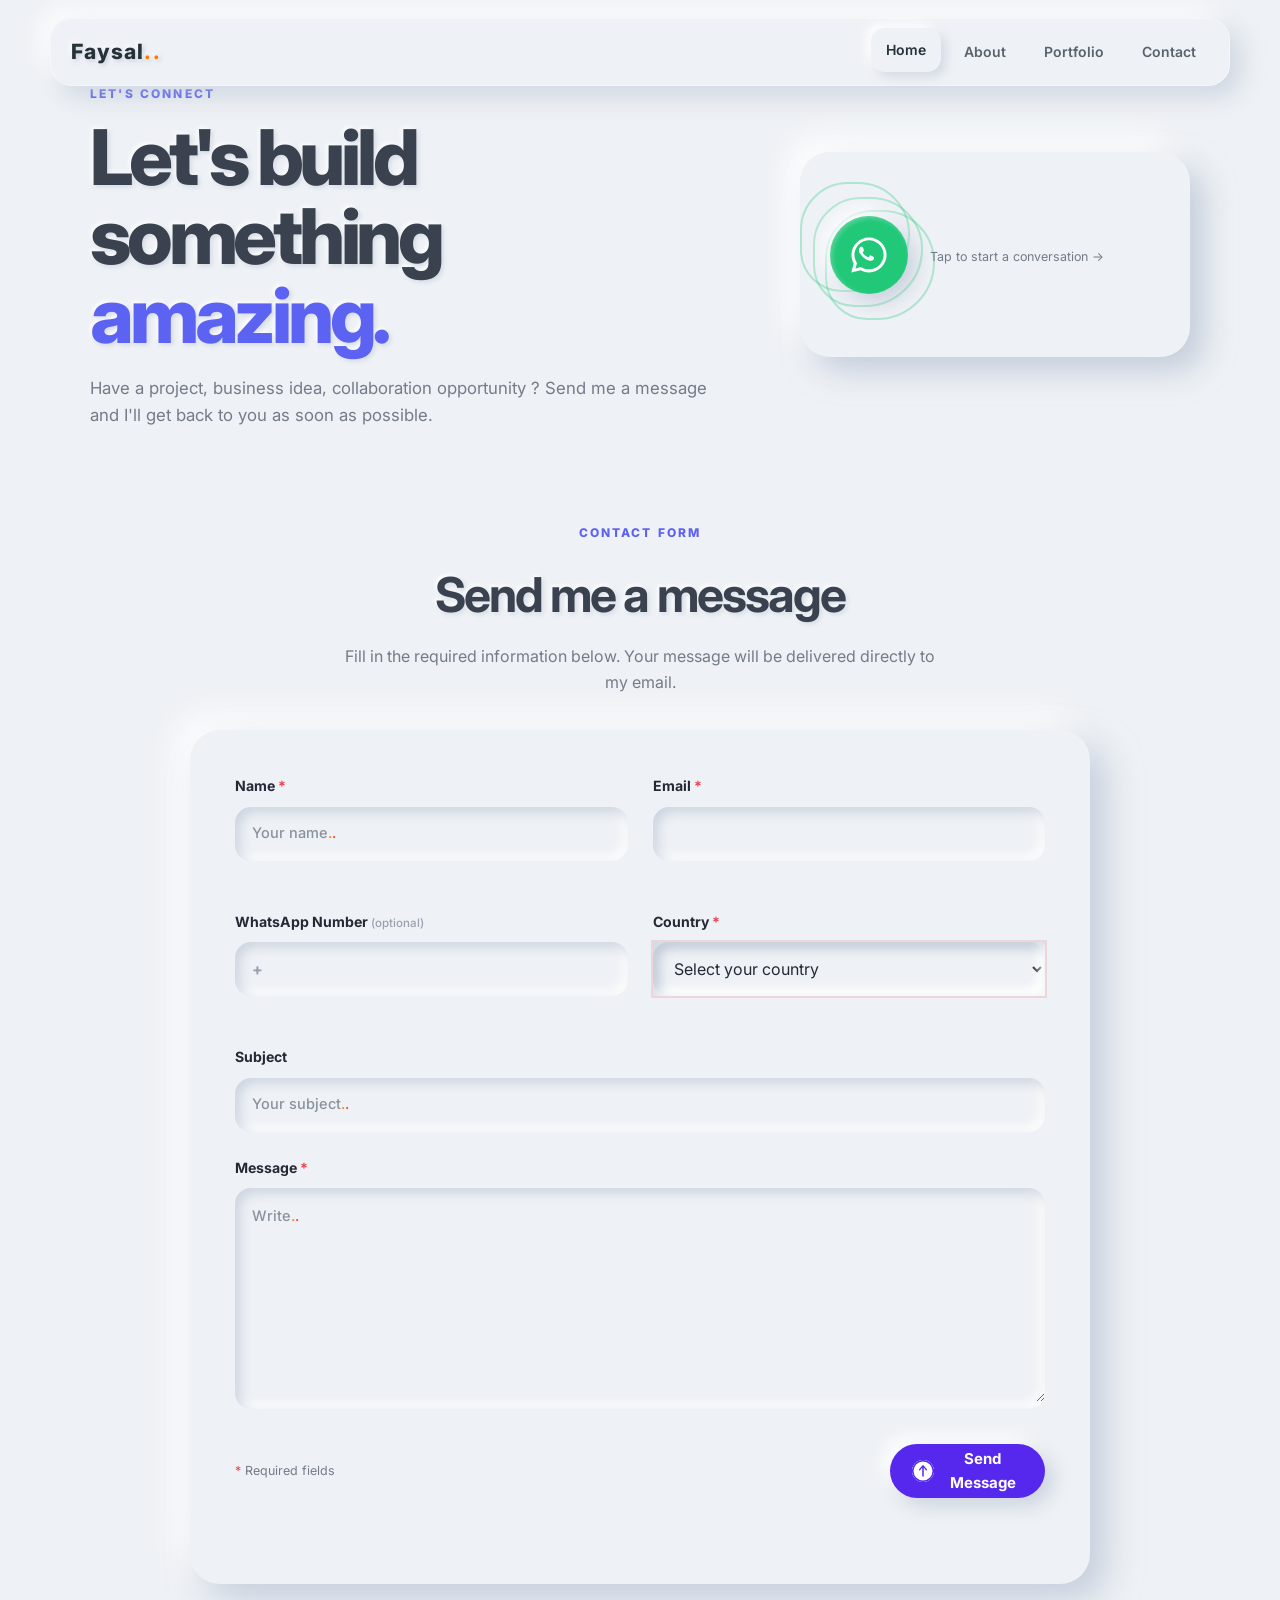
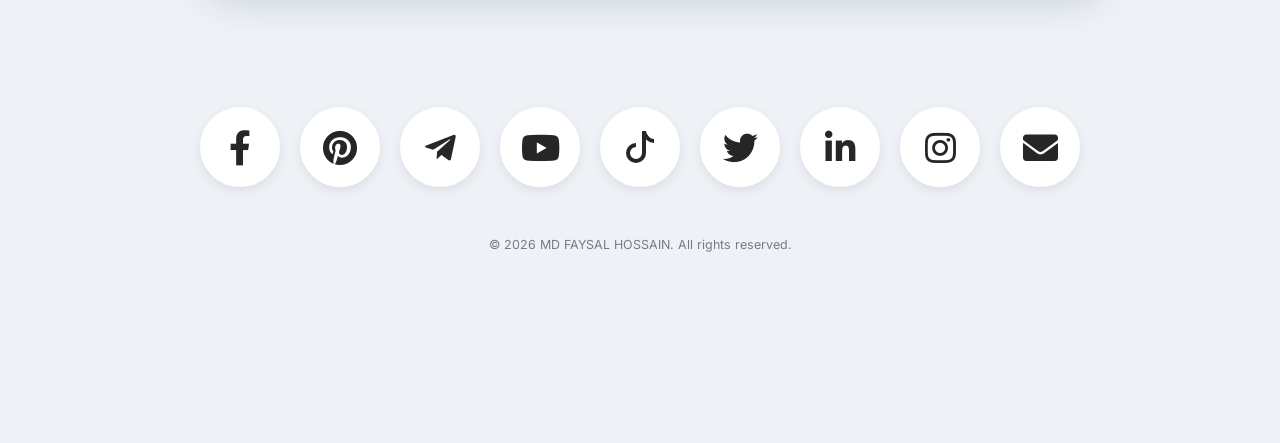
==== commit 2868e363: "Add files via upload" ====
--- a/contact.html
+++ b/contact.html
@@ -1,571 +1,675 @@
 <!doctype html>
 <html lang="en">
-<head>
-    <meta charset="UTF-8">
-    <meta name="viewport" content="width=device-width, initial-scale=1.0">
-
-    <meta name="description" content="Contact MD Faysal Hossain, Certified MERN Stack Developer, Web Designer, Developer, Trainer and SEO Expert.">
-    <meta name="author" content="MD Faysal Hossain">
-    <meta name="robots" content="index, follow">
-
-    <meta property="og:type" content="website">
-    <meta property="og:title" content="Contact | MD FAYSAL HOSSAIN">
-    <meta property="og:description" content="Contact MD Faysal Hossain for web development, design, training and SEO services.">
-    <meta property="og:url" content="https://md-faysal-hossain-bddh.github.io/portfolio/">
-    <meta property="og:image" content="https://avatars.githubusercontent.com/u/229717438?v=4">
-    <meta property="og:image:alt" content="MD Faysal Hossain">
-
-    <meta name="twitter:card" content="summary_large_image">
-    <meta name="twitter:title" content="Contact | MD FAYSAL HOSSAIN">
-    <meta name="twitter:description" content="Contact MD Faysal Hossain for web development, design, training and SEO services.">
-    <meta name="twitter:image" content="https://avatars.githubusercontent.com/u/229717438?v=4">
+  <head>
+    <meta charset="UTF-8" />
+    <meta name="viewport" content="width=device-width, initial-scale=1.0" />
+
+    <meta
+      name="description"
+      content="Contact MD Faysal Hossain, Certified MERN Stack Developer, Web Designer, Developer, Trainer and SEO Expert."
+    />
+    <meta name="author" content="MD Faysal Hossain" />
+    <meta name="robots" content="index, follow" />
+
+    <meta property="og:type" content="website" />
+    <meta property="og:title" content="Contact | MD FAYSAL HOSSAIN" />
+    <meta
+      property="og:description"
+      content="Contact MD Faysal Hossain for web development, design, training and SEO services."
+    />
+    <meta
+      property="og:url"
+      content="https://md-faysal-hossain-bddh.github.io/portfolio/"
+    />
+    <meta
+      property="og:image"
+      content="https://avatars.githubusercontent.com/u/229717438?v=4"
+    />
+    <meta property="og:image:alt" content="MD Faysal Hossain" />
+
+    <meta name="twitter:card" content="summary_large_image" />
+    <meta name="twitter:title" content="Contact | MD FAYSAL HOSSAIN" />
+    <meta
+      name="twitter:description"
+      content="Contact MD Faysal Hossain for web development, design, training and SEO services."
+    />
+    <meta
+      name="twitter:image"
+      content="https://avatars.githubusercontent.com/u/229717438?v=4"
+    />
 
     <title>Contact | MD FAYSAL HOSSAIN</title>
-    <link rel="stylesheet" href="https://use.fontawesome.com/releases/v5.6.3/css/all.css" integrity="sha384-UHRtZLI+pbxtHCWp1t77Bi1L4ZtiqrqD80Kn4Z8NTSRyMA2Fd33n5dQ8lWUE00s/" crossorigin="anonymous">
-    <link rel="preconnect" href="https://fonts.googleapis.com">
-    <link rel="preconnect" href="https://fonts.gstatic.com" crossorigin>
-    <link href="https://fonts.googleapis.com/css2?family=Inter:wght@300;400;500;600;700;800&display=swap" rel="stylesheet">
-    <link rel="stylesheet" href="contact.css">
-</head>
-
-<body>
-
-    <div class="background" aria-hidden="true">
-        <div class="orb orb-one"></div>
-        <div class="orb orb-two"></div>
-        <div class="stars"></div>
+    <link
+      rel="stylesheet"
+      href="https://use.fontawesome.com/releases/v5.6.3/css/all.css"
+      integrity="sha384-UHRtZLI+pbxtHCWp1t77Bi1L4ZtiqrqD80Kn4Z8NTSRyMA2Fd33n5dQ8lWUE00s/"
+      crossorigin="anonymous"
+    />
+    <link rel="preconnect" href="https://fonts.googleapis.com" />
+    <link rel="preconnect" href="https://fonts.gstatic.com" crossorigin />
+    <link
+      href="https://fonts.googleapis.com/css2?family=Inter:wght@300;400;500;600;700;800&display=swap"
+      rel="stylesheet"
+    />
+    <link rel="stylesheet" href="./contact.css" />
+  </head>
+
+  <body>
+    <nav class="navbar" aria-label="Main navigation">
+    <a class="brand" href="/index.html" aria-label="Faysal home">
+        Faysal<span class="brand-dots" aria-hidden="true">..</span>
+    </a>
+
+    <div class="nav-links" aria-label="Primary navigation">
+        <a href="/index.html" class="active" aria-current="page">Home</a>
+        <a href="/skills.html">About</a>
+        <a href="/portfolio.html">Portfolio</a>
+        <a href="/contact.html">Contact</a>
     </div>
 
-    <header class="navbar">
-        <a href="index.html" class="brand" aria-label="Faysal home">
-            FAYSAL<span>.</span>
+    <button
+        type="button"
+        class="menu-button"
+        id="menuButton"
+        aria-label="Open navigation menu"
+        aria-expanded="false"
+        aria-controls="mobileMenu"
+    >
+        <span aria-hidden="true"></span>
+        <span aria-hidden="true"></span>
+        <span aria-hidden="true"></span>
+    </button>
+</nav>
+
+<div
+    class="mobile-menu"
+    id="mobileMenu"
+    aria-label="Mobile navigation"
+    aria-hidden="true"
+>
+    <a href="/index.html" aria-current="page">Home</a>
+    <a href="/skills.html">About</a>
+    <a href="/portfolio.html">Portfolio</a>
+    <a href="/contact.html">Contact</a>
+</div>
+
+
+    <main class="contact-page">
+      <section class="hero-section" aria-labelledby="contact-title">
+        <div class="hero-content">
+          <span class="eyebrow">LET'S CONNECT</span>
+
+          <h1 id="contact-title">
+            Let's build something
+            <span>amazing.</span>
+          </h1>
+
+          <p>
+            Have a project, business idea, collaboration opportunity ? Send me a
+            message and I'll get back to you as soon as possible.
+          </p>
+        </div>
+        <a
+          class="whatsapp-card"
+          href="https://wa.me/8801595530901"
+          target="_blank"
+          rel="noopener noreferrer"
+          aria-label="Chat with MD Faysal Hossain on WhatsApp"
+        >
+          <div class="water-ring ring-one"></div>
+          <div class="water-ring ring-two"></div>
+          <div class="water-ring ring-three"></div>
+
+          <div class="whatsapp-icon" aria-hidden="true">
+            <svg viewBox="0 0 32 32" role="img">
+              <path
+                d="M19.11 17.19c-.27-.14-1.61-.79-1.86-.88-.25-.09-.43-.14-.61.14-.18.27-.7.88-.86 1.06-.16.18-.32.2-.59.07-.27-.14-1.14-.42-2.17-1.34-.8-.71-1.34-1.59-1.5-1.86-.16-.27-.02-.42.12-.56.12-.12.27-.32.41-.48.14-.16.18-.27.27-.45.09-.18.05-.34-.02-.48-.07-.14-.61-1.48-.84-2.03-.22-.53-.45-.46-.61-.47h-.52c-.18 0-.48.07-.73.34-.25.27-.95.93-.95 2.27s.98 2.64 1.11 2.82c.14.18 1.92 2.93 4.65 4.11.65.28 1.16.45 1.56.57.65.21 1.24.18 1.71.11.52-.08 1.61-.66 1.84-1.3.23-.64.23-1.19.16-1.3-.07-.11-.25-.18-.52-.32z"
+              />
+              <path
+                d="M16.02 3.2c-7.05 0-12.78 5.73-12.78 12.78 0 2.25.59 4.36 1.62 6.19L3.1 28.8l6.78-1.73a12.72 12.72 0 0 0 6.14 1.58h.01c7.04 0 12.77-5.73 12.77-12.77C28.8 8.93 23.07 3.2 16.02 3.2zm0 23.31h-.01a10.57 10.57 0 0 1-5.39-1.47l-.39-.23-4.02 1.03 1.07-3.91-.25-.4a10.59 10.59 0 1 1 8.99 4.98z"
+              />
+            </svg>
+          </div>
+
+          <div class="whatsapp-content">
+            <span class="whatsapp-action">Tap to start a conversation →</span>
+          </div>
         </a>
-
-        <nav class="nav-links" aria-label="Primary navigation">
-            <a href="index.html">Home</a>
-            <a href="skills.html">Skills</a>
-            <a href="portfolio.html">Portfolio</a>
-            <a href="contact.html" class="active" aria-current="page">Contact</a>
-        </nav>
-
-        <button
-            class="menu-button"
-            id="menuButton"
-            type="button"
-            aria-label="Open navigation menu"
-            aria-expanded="false"
-            aria-controls="mobileMenu"
-        >
-            <span></span>
-            <span></span>
-            <span></span>
-        </button>
-    </header>
-
-    <nav class="mobile-menu" id="mobileMenu" aria-label="Mobile navigation">
-        <a href="index.html">Home</a>
-        <a href="skills.html">Skills</a>
-        <a href="portfolio.html">Portfolio</a>
-        <a href="contact.html" aria-current="page">Contact</a>
-    </nav>
-
-    <main class="contact-page">
-
-        <section class="hero-section" aria-labelledby="contact-title">
-            <div class="hero-content">
-                <span class="eyebrow">LET'S CONNECT</span>
-
-                <h1 id="contact-title">
-                    Let's build something
-                    <span>amazing.</span>
-                </h1>
-
-                <p>
-                    Have a project, business idea, collaboration opportunity ? Send me a message and I'll
-                    get back to you as soon as possible.
-                </p>
+      </section>
+
+      <section class="form-section" aria-labelledby="form-title">
+        <div class="section-heading">
+          <span class="eyebrow">CONTACT FORM</span>
+          <h2 id="form-title">Send me a message</h2>
+          <p>
+            Fill in the required information below. Your message will be
+            delivered directly to my email.
+          </p>
+        </div>
+
+        <div class="form-card">
+          <form
+            id="contactForm"
+            action="https://formspree.io/f/mvkokzdy"
+            method="POST"
+            novalidate
+          >
+            <input
+              type="hidden"
+              name="_subject"
+              value="New Contact Message — MD Faysal Hossain"
+            />
+            <input type="hidden" name="_captcha" value="false" />
+            <input type="hidden" name="_template" value="table" />
+            <input
+              type="hidden"
+              name="_next"
+              value="https://md-faysal-hossain-bdd.github.io/portfolio/contact.html"
+            />
+
+            <div class="form-grid">
+              <div class="field">
+                <label for="name">
+                  Name <span aria-hidden="true">*</span>
+                </label>
+
+                <div class="input-shell">
+                  <input
+                    type="text"
+                    id="name"
+                    name="name"
+                    autocomplete="name"
+                    required
+                    minlength="2"
+                    placeholder=" "
+                    aria-describedby="nameError"
+                  />
+                  <span
+                    class="typing-placeholder name-placeholder"
+                    aria-hidden="true"
+                  >
+                    Your name<span class="orange-dot">.</span
+                    ><span class="red-dot">.</span>
+                  </span>
+                </div>
+
+                <span class="error-message" id="nameError"></span>
+              </div>
+
+              <div class="field">
+                <label for="email">
+                  Email <span aria-hidden="true">*</span>
+                </label>
+
+                <div class="input-shell">
+                  <input
+                    type="email"
+                    id="email"
+                    name="email"
+                    autocomplete="email"
+                    required
+                    placeholder="you@example.com"
+                    aria-describedby="emailError"
+                  />
+                </div>
+
+                <span class="error-message" id="emailError"></span>
+              </div>
+
+              <div class="field">
+                <label for="whatsapp">
+                  WhatsApp Number
+                  <span class="optional">(optional)</span>
+                </label>
+
+                <div class="input-shell phone-shell">
+                  <span class="country-prefix">+</span>
+                  <input
+                    type="tel"
+                    id="whatsapp"
+                    name="whatsapp"
+                    autocomplete="tel"
+                    inputmode="tel"
+                    placeholder="880 1595 530901"
+                  />
+                </div>
+              </div>
+
+              <div class="field">
+                <label for="country">
+                  Country <span aria-hidden="true">*</span>
+                </label>
+
+                <div class="input-shell select-shell">
+                  <select
+                    id="country"
+                    name="country"
+                    required
+                    aria-describedby="countryError"
+                  >
+                    <option value="" selected disabled>
+                      Select your country
+                    </option>
+                    <option value="Afghanistan">Afghanistan</option>
+                    <option value="Albania">Albania</option>
+                    <option value="Algeria">Algeria</option>
+                    <option value="Andorra">Andorra</option>
+                    <option value="Angola">Angola</option>
+                    <option value="Antigua and Barbuda">
+                      Antigua and Barbuda
+                    </option>
+                    <option value="Argentina">Argentina</option>
+                    <option value="Armenia">Armenia</option>
+                    <option value="Australia">Australia</option>
+                    <option value="Austria">Austria</option>
+                    <option value="Azerbaijan">Azerbaijan</option>
+                    <option value="Bahamas">Bahamas</option>
+                    <option value="Bahrain">Bahrain</option>
+                    <option value="Bangladesh">Bangladesh</option>
+                    <option value="Barbados">Barbados</option>
+                    <option value="Belarus">Belarus</option>
+                    <option value="Belgium">Belgium</option>
+                    <option value="Belize">Belize</option>
+                    <option value="Benin">Benin</option>
+                    <option value="Bhutan">Bhutan</option>
+                    <option value="Bolivia">Bolivia</option>
+                    <option value="Bosnia and Herzegovina">
+                      Bosnia and Herzegovina
+                    </option>
+                    <option value="Botswana">Botswana</option>
+                    <option value="Brazil">Brazil</option>
+                    <option value="Brunei">Brunei</option>
+                    <option value="Bulgaria">Bulgaria</option>
+                    <option value="Burkina Faso">Burkina Faso</option>
+                    <option value="Burundi">Burundi</option>
+                    <option value="Cabo Verde">Cabo Verde</option>
+                    <option value="Cambodia">Cambodia</option>
+                    <option value="Cameroon">Cameroon</option>
+                    <option value="Canada">Canada</option>
+                    <option value="Central African Republic">
+                      Central African Republic
+                    </option>
+                    <option value="Chad">Chad</option>
+                    <option value="Chile">Chile</option>
+                    <option value="China">China</option>
+                    <option value="Colombia">Colombia</option>
+                    <option value="Comoros">Comoros</option>
+                    <option value="Congo">Congo</option>
+                    <option value="Costa Rica">Costa Rica</option>
+                    <option value="Croatia">Croatia</option>
+                    <option value="Cuba">Cuba</option>
+                    <option value="Cyprus">Cyprus</option>
+                    <option value="Czechia">Czechia</option>
+                    <option value="Denmark">Denmark</option>
+                    <option value="Djibouti">Djibouti</option>
+                    <option value="Dominica">Dominica</option>
+                    <option value="Dominican Republic">
+                      Dominican Republic
+                    </option>
+                    <option value="Ecuador">Ecuador</option>
+                    <option value="Egypt">Egypt</option>
+                    <option value="El Salvador">El Salvador</option>
+                    <option value="Equatorial Guinea">Equatorial Guinea</option>
+                    <option value="Eritrea">Eritrea</option>
+                    <option value="Estonia">Estonia</option>
+                    <option value="Eswatini">Eswatini</option>
+                    <option value="Ethiopia">Ethiopia</option>
+                    <option value="Fiji">Fiji</option>
+                    <option value="Finland">Finland</option>
+                    <option value="France">France</option>
+                    <option value="Gabon">Gabon</option>
+                    <option value="Gambia">Gambia</option>
+                    <option value="Georgia">Georgia</option>
+                    <option value="Germany">Germany</option>
+                    <option value="Ghana">Ghana</option>
+                    <option value="Greece">Greece</option>
+                    <option value="Grenada">Grenada</option>
+                    <option value="Guatemala">Guatemala</option>
+                    <option value="Guinea">Guinea</option>
+                    <option value="Guinea-Bissau">Guinea-Bissau</option>
+                    <option value="Guyana">Guyana</option>
+                    <option value="Haiti">Haiti</option>
+                    <option value="Honduras">Honduras</option>
+                    <option value="Hungary">Hungary</option>
+                    <option value="Iceland">Iceland</option>
+                    <option value="India">India</option>
+                    <option value="Indonesia">Indonesia</option>
+                    <option value="Iran">Iran</option>
+                    <option value="Iraq">Iraq</option>
+                    <option value="Ireland">Ireland</option>
+                    <option value="Israel">Israel</option>
+                    <option value="Italy">Italy</option>
+                    <option value="Jamaica">Jamaica</option>
+                    <option value="Japan">Japan</option>
+                    <option value="Jordan">Jordan</option>
+                    <option value="Kazakhstan">Kazakhstan</option>
+                    <option value="Kenya">Kenya</option>
+                    <option value="Kiribati">Kiribati</option>
+                    <option value="Kuwait">Kuwait</option>
+                    <option value="Kyrgyzstan">Kyrgyzstan</option>
+                    <option value="Laos">Laos</option>
+                    <option value="Latvia">Latvia</option>
+                    <option value="Lebanon">Lebanon</option>
+                    <option value="Lesotho">Lesotho</option>
+                    <option value="Liberia">Liberia</option>
+                    <option value="Libya">Libya</option>
+                    <option value="Liechtenstein">Liechtenstein</option>
+                    <option value="Lithuania">Lithuania</option>
+                    <option value="Luxembourg">Luxembourg</option>
+                    <option value="Madagascar">Madagascar</option>
+                    <option value="Malawi">Malawi</option>
+                    <option value="Malaysia">Malaysia</option>
+                    <option value="Maldives">Maldives</option>
+                    <option value="Mali">Mali</option>
+                    <option value="Malta">Malta</option>
+                    <option value="Marshall Islands">Marshall Islands</option>
+                    <option value="Mauritania">Mauritania</option>
+                    <option value="Mauritius">Mauritius</option>
+                    <option value="Mexico">Mexico</option>
+                    <option value="Micronesia">Micronesia</option>
+                    <option value="Moldova">Moldova</option>
+                    <option value="Monaco">Monaco</option>
+                    <option value="Mongolia">Mongolia</option>
+                    <option value="Montenegro">Montenegro</option>
+                    <option value="Morocco">Morocco</option>
+                    <option value="Mozambique">Mozambique</option>
+                    <option value="Myanmar">Myanmar</option>
+                    <option value="Namibia">Namibia</option>
+                    <option value="Nauru">Nauru</option>
+                    <option value="Nepal">Nepal</option>
+                    <option value="Netherlands">Netherlands</option>
+                    <option value="New Zealand">New Zealand</option>
+                    <option value="Nicaragua">Nicaragua</option>
+                    <option value="Niger">Niger</option>
+                    <option value="Nigeria">Nigeria</option>
+                    <option value="North Korea">North Korea</option>
+                    <option value="North Macedonia">North Macedonia</option>
+                    <option value="Norway">Norway</option>
+                    <option value="Oman">Oman</option>
+                    <option value="Pakistan">Pakistan</option>
+                    <option value="Palau">Palau</option>
+                    <option value="Palestine">Palestine</option>
+                    <option value="Panama">Panama</option>
+                    <option value="Papua New Guinea">Papua New Guinea</option>
+                    <option value="Paraguay">Paraguay</option>
+                    <option value="Peru">Peru</option>
+                    <option value="Philippines">Philippines</option>
+                    <option value="Poland">Poland</option>
+                    <option value="Portugal">Portugal</option>
+                    <option value="Qatar">Qatar</option>
+                    <option value="Romania">Romania</option>
+                    <option value="Russia">Russia</option>
+                    <option value="Rwanda">Rwanda</option>
+                    <option value="Saint Kitts and Nevis">
+                      Saint Kitts and Nevis
+                    </option>
+                    <option value="Saint Lucia">Saint Lucia</option>
+                    <option value="Saint Vincent and the Grenadines">
+                      Saint Vincent and the Grenadines
+                    </option>
+                    <option value="Samoa">Samoa</option>
+                    <option value="San Marino">San Marino</option>
+                    <option value="Sao Tome and Principe">
+                      Sao Tome and Principe
+                    </option>
+                    <option value="Saudi Arabia">Saudi Arabia</option>
+                    <option value="Senegal">Senegal</option>
+                    <option value="Serbia">Serbia</option>
+                    <option value="Seychelles">Seychelles</option>
+                    <option value="Sierra Leone">Sierra Leone</option>
+                    <option value="Singapore">Singapore</option>
+                    <option value="Slovakia">Slovakia</option>
+                    <option value="Slovenia">Slovenia</option>
+                    <option value="Solomon Islands">Solomon Islands</option>
+                    <option value="Somalia">Somalia</option>
+                    <option value="South Africa">South Africa</option>
+                    <option value="South Korea">South Korea</option>
+                    <option value="South Sudan">South Sudan</option>
+                    <option value="Spain">Spain</option>
+                    <option value="Sri Lanka">Sri Lanka</option>
+                    <option value="Sudan">Sudan</option>
+                    <option value="Suriname">Suriname</option>
+                    <option value="Sweden">Sweden</option>
+                    <option value="Switzerland">Switzerland</option>
+                    <option value="Syria">Syria</option>
+                    <option value="Taiwan">Taiwan</option>
+                    <option value="Tajikistan">Tajikistan</option>
+                    <option value="Tanzania">Tanzania</option>
+                    <option value="Thailand">Thailand</option>
+                    <option value="Timor-Leste">Timor-Leste</option>
+                    <option value="Togo">Togo</option>
+                    <option value="Tonga">Tonga</option>
+                    <option value="Trinidad and Tobago">
+                      Trinidad and Tobago
+                    </option>
+                    <option value="Tunisia">Tunisia</option>
+                    <option value="Turkey">Turkey</option>
+                    <option value="Turkmenistan">Turkmenistan</option>
+                    <option value="Tuvalu">Tuvalu</option>
+                    <option value="Uganda">Uganda</option>
+                    <option value="Ukraine">Ukraine</option>
+                    <option value="United Arab Emirates">
+                      United Arab Emirates
+                    </option>
+                    <option value="United Kingdom">United Kingdom</option>
+                    <option value="United States">United States</option>
+                    <option value="Uruguay">Uruguay</option>
+                    <option value="Uzbekistan">Uzbekistan</option>
+                    <option value="Vanuatu">Vanuatu</option>
+                    <option value="Vatican City">Vatican City</option>
+                    <option value="Venezuela">Venezuela</option>
+                    <option value="Vietnam">Vietnam</option>
+                    <option value="Yemen">Yemen</option>
+                    <option value="Zambia">Zambia</option>
+                    <option value="Zimbabwe">Zimbabwe</option>
+                  </select>
+                </div>
+
+                <span class="error-message" id="countryError"></span>
+              </div>
+
+              <div class="field field-full">
+                <label for="subject"> Subject </label>
+
+                <div class="input-shell">
+                  <input
+                    type="text"
+                    id="subject"
+                    name="subject"
+                    autocomplete="off"
+                    placeholder=" "
+                  />
+                  <span
+                    class="typing-placeholder subject-placeholder"
+                    aria-hidden="true"
+                  >
+                    Your subject<span class="orange-dot">.</span
+                    ><span class="red-dot">.</span>
+                  </span>
+                </div>
+              </div>
+
+              <div class="field field-full">
+                <label for="message">
+                  Message <span aria-hidden="true">*</span>
+                </label>
+
+                <div class="input-shell textarea-shell">
+                  <textarea
+                    id="message"
+                    name="message"
+                    required
+                    minlength="10"
+                    rows="7"
+                    placeholder=" "
+                    aria-describedby="messageError"
+                  ></textarea>
+
+                  <span
+                    class="typing-placeholder message-placeholder"
+                    aria-hidden="true"
+                  >
+                    Write<span class="orange-dot">.</span
+                    ><span class="red-dot">.</span>
+                  </span>
+                </div>
+
+                <span class="error-message" id="messageError"></span>
+              </div>
             </div>
 
-            <a
-                class="whatsapp-card"
-                href="https://wa.me/8801595530901"
-                target="_blank"
-                rel="noopener noreferrer"
-                aria-label="Chat with MD Faysal Hossain on WhatsApp"
-            >
-                <div class="water-ring ring-one"></div>
-                <div class="water-ring ring-two"></div>
-                <div class="water-ring ring-three"></div>
-
-                <div class="whatsapp-icon" aria-hidden="true">
-                    <svg viewBox="0 0 32 32" role="img">
-                        <path d="M19.11 17.19c-.27-.14-1.61-.79-1.86-.88-.25-.09-.43-.14-.61.14-.18.27-.7.88-.86 1.06-.16.18-.32.2-.59.07-.27-.14-1.14-.42-2.17-1.34-.8-.71-1.34-1.59-1.5-1.86-.16-.27-.02-.42.12-.56.12-.12.27-.32.41-.48.14-.16.18-.27.27-.45.09-.18.05-.34-.02-.48-.07-.14-.61-1.48-.84-2.03-.22-.53-.45-.46-.61-.47h-.52c-.18 0-.48.07-.73.34-.25.27-.95.93-.95 2.27s.98 2.64 1.11 2.82c.14.18 1.92 2.93 4.65 4.11.65.28 1.16.45 1.56.57.65.21 1.24.18 1.71.11.52-.08 1.61-.66 1.84-1.3.23-.64.23-1.19.16-1.3-.07-.11-.25-.18-.52-.32z"/>
-                        <path d="M16.02 3.2c-7.05 0-12.78 5.73-12.78 12.78 0 2.25.59 4.36 1.62 6.19L3.1 28.8l6.78-1.73a12.72 12.72 0 0 0 6.14 1.58h.01c7.04 0 12.77-5.73 12.77-12.77C28.8 8.93 23.07 3.2 16.02 3.2zm0 23.31h-.01a10.57 10.57 0 0 1-5.39-1.47l-.39-.23-4.02 1.03 1.07-3.91-.25-.4a10.59 10.59 0 1 1 8.99 4.98z"/>
-                    </svg>
-                </div>
-
-                <div class="whatsapp-content">
-                    <span class="whatsapp-action">Tap to start a conversation →</span>
-                </div>
-            </a>
-        </section>
-
-        <section class="form-section" aria-labelledby="form-title">
-
-            <div class="section-heading">
-                <span class="eyebrow">CONTACT FORM</span>
-                <h2 id="form-title">Send me a message</h2>
-                <p>
-                    Fill in the required information below. Your message will
-                    be delivered directly to my email.
-                </p>
+            <div class="form-footer">
+              <p class="required-note"><span>*</span> Required fields</p>
+
+              <button
+                class="activate"
+                id="submitButton"
+                type="submit"
+                aria-label="Send message"
+              >
+                <span class="button-icon" aria-hidden="true">
+                  <svg viewBox="0 0 16 16">
+                    <use href="#circle"></use>
+                  </svg>
+
+                  <svg viewBox="0 0 12 12">
+                    <use href="#arrow"></use>
+                  </svg>
+
+                  <svg viewBox="0 0 12 12">
+                    <use href="#check"></use>
+                  </svg>
+                </span>
+
+                <ul aria-hidden="true">
+                  <li>Send Message</li>
+                  <li>Sending</li>
+                  <li>Sent</li>
+                </ul>
+              </button>
             </div>
 
-            <div class="form-card">
-
-                <form
-                    id="contactForm"
-                    action="https://formspree.io/f/mvkokzdy"
-                    method="POST"
-                    novalidate
-                >
-
-                    <input type="hidden" name="_subject" value="New Contact Message — MD Faysal Hossain">
-                    <input type="hidden" name="_captcha" value="false">
-                    <input type="hidden" name="_template" value="table">
-                    <input type="hidden" name="_next" value="https://md-faysal-hossain-bdd.github.io/portfolio/contact.html">
-
-                    <div class="form-grid">
-
-                        <div class="field">
-                            <label for="name">
-                                Name <span aria-hidden="true">*</span>
-                            </label>
-
-                            <div class="input-shell">
-                                <input
-                                    type="text"
-                                    id="name"
-                                    name="name"
-                                    autocomplete="name"
-                                    required
-                                    minlength="2"
-                                    placeholder=" "
-                                    aria-describedby="nameError"
-                                >
-                                <span class="typing-placeholder name-placeholder" aria-hidden="true">
-                                    Your name<span class="orange-dot">.</span><span class="red-dot">.</span>
-                                </span>
-                            </div>
-
-                            <span class="error-message" id="nameError"></span>
-                        </div>
-
-                        <div class="field">
-                            <label for="email">
-                                Email <span aria-hidden="true">*</span>
-                            </label>
-
-                            <div class="input-shell">
-                                <input
-                                    type="email"
-                                    id="email"
-                                    name="email"
-                                    autocomplete="email"
-                                    required
-                                    placeholder="you@example.com"
-                                    aria-describedby="emailError"
-                                >
-                            </div>
-
-                            <span class="error-message" id="emailError"></span>
-                        </div>
-
-                        <div class="field">
-                            <label for="whatsapp">
-                                WhatsApp Number
-                                <span class="optional">(optional)</span>
-                            </label>
-
-                            <div class="input-shell phone-shell">
-                                <span class="country-prefix">+</span>
-                                <input
-                                    type="tel"
-                                    id="whatsapp"
-                                    name="whatsapp"
-                                    autocomplete="tel"
-                                    inputmode="tel"
-                                    placeholder="880 1595 530901"
-                                >
-                            </div>
-                        </div>
-
-                        <div class="field">
-                            <label for="country">
-                                Country <span aria-hidden="true">*</span>
-                            </label>
-
-                            <div class="input-shell select-shell">
-                                <select id="country" name="country" required aria-describedby="countryError">
-                                    <option value="" selected disabled>Select your country</option>
-                                    <option value="Afghanistan">Afghanistan</option>
-                                    <option value="Albania">Albania</option>
-                                    <option value="Algeria">Algeria</option>
-                                    <option value="Andorra">Andorra</option>
-                                    <option value="Angola">Angola</option>
-                                    <option value="Antigua and Barbuda">Antigua and Barbuda</option>
-                                    <option value="Argentina">Argentina</option>
-                                    <option value="Armenia">Armenia</option>
-                                    <option value="Australia">Australia</option>
-                                    <option value="Austria">Austria</option>
-                                    <option value="Azerbaijan">Azerbaijan</option>
-                                    <option value="Bahamas">Bahamas</option>
-                                    <option value="Bahrain">Bahrain</option>
-                                    <option value="Bangladesh">Bangladesh</option>
-                                    <option value="Barbados">Barbados</option>
-                                    <option value="Belarus">Belarus</option>
-                                    <option value="Belgium">Belgium</option>
-                                    <option value="Belize">Belize</option>
-                                    <option value="Benin">Benin</option>
-                                    <option value="Bhutan">Bhutan</option>
-                                    <option value="Bolivia">Bolivia</option>
-                                    <option value="Bosnia and Herzegovina">Bosnia and Herzegovina</option>
-                                    <option value="Botswana">Botswana</option>
-                                    <option value="Brazil">Brazil</option>
-                                    <option value="Brunei">Brunei</option>
-                                    <option value="Bulgaria">Bulgaria</option>
-                                    <option value="Burkina Faso">Burkina Faso</option>
-                                    <option value="Burundi">Burundi</option>
-                                    <option value="Cabo Verde">Cabo Verde</option>
-                                    <option value="Cambodia">Cambodia</option>
-                                    <option value="Cameroon">Cameroon</option>
-                                    <option value="Canada">Canada</option>
-                                    <option value="Central African Republic">Central African Republic</option>
-                                    <option value="Chad">Chad</option>
-                                    <option value="Chile">Chile</option>
-                                    <option value="China">China</option>
-                                    <option value="Colombia">Colombia</option>
-                                    <option value="Comoros">Comoros</option>
-                                    <option value="Congo">Congo</option>
-                                    <option value="Costa Rica">Costa Rica</option>
-                                    <option value="Croatia">Croatia</option>
-                                    <option value="Cuba">Cuba</option>
-                                    <option value="Cyprus">Cyprus</option>
-                                    <option value="Czechia">Czechia</option>
-                                    <option value="Denmark">Denmark</option>
-                                    <option value="Djibouti">Djibouti</option>
-                                    <option value="Dominica">Dominica</option>
-                                    <option value="Dominican Republic">Dominican Republic</option>
-                                    <option value="Ecuador">Ecuador</option>
-                                    <option value="Egypt">Egypt</option>
-                                    <option value="El Salvador">El Salvador</option>
-                                    <option value="Equatorial Guinea">Equatorial Guinea</option>
-                                    <option value="Eritrea">Eritrea</option>
-                                    <option value="Estonia">Estonia</option>
-                                    <option value="Eswatini">Eswatini</option>
-                                    <option value="Ethiopia">Ethiopia</option>
-                                    <option value="Fiji">Fiji</option>
-                                    <option value="Finland">Finland</option>
-                                    <option value="France">France</option>
-                                    <option value="Gabon">Gabon</option>
-                                    <option value="Gambia">Gambia</option>
-                                    <option value="Georgia">Georgia</option>
-                                    <option value="Germany">Germany</option>
-                                    <option value="Ghana">Ghana</option>
-                                    <option value="Greece">Greece</option>
-                                    <option value="Grenada">Grenada</option>
-                                    <option value="Guatemala">Guatemala</option>
-                                    <option value="Guinea">Guinea</option>
-                                    <option value="Guinea-Bissau">Guinea-Bissau</option>
-                                    <option value="Guyana">Guyana</option>
-                                    <option value="Haiti">Haiti</option>
-                                    <option value="Honduras">Honduras</option>
-                                    <option value="Hungary">Hungary</option>
-                                    <option value="Iceland">Iceland</option>
-                                    <option value="India">India</option>
-                                    <option value="Indonesia">Indonesia</option>
-                                    <option value="Iran">Iran</option>
-                                    <option value="Iraq">Iraq</option>
-                                    <option value="Ireland">Ireland</option>
-                                    <option value="Israel">Israel</option>
-                                    <option value="Italy">Italy</option>
-                                    <option value="Jamaica">Jamaica</option>
-                                    <option value="Japan">Japan</option>
-                                    <option value="Jordan">Jordan</option>
-                                    <option value="Kazakhstan">Kazakhstan</option>
-                                    <option value="Kenya">Kenya</option>
-                                    <option value="Kiribati">Kiribati</option>
-                                    <option value="Kuwait">Kuwait</option>
-                                    <option value="Kyrgyzstan">Kyrgyzstan</option>
-                                    <option value="Laos">Laos</option>
-                                    <option value="Latvia">Latvia</option>
-                                    <option value="Lebanon">Lebanon</option>
-                                    <option value="Lesotho">Lesotho</option>
-                                    <option value="Liberia">Liberia</option>
-                                    <option value="Libya">Libya</option>
-                                    <option value="Liechtenstein">Liechtenstein</option>
-                                    <option value="Lithuania">Lithuania</option>
-                                    <option value="Luxembourg">Luxembourg</option>
-                                    <option value="Madagascar">Madagascar</option>
-                                    <option value="Malawi">Malawi</option>
-                                    <option value="Malaysia">Malaysia</option>
-                                    <option value="Maldives">Maldives</option>
-                                    <option value="Mali">Mali</option>
-                                    <option value="Malta">Malta</option>
-                                    <option value="Marshall Islands">Marshall Islands</option>
-                                    <option value="Mauritania">Mauritania</option>
-                                    <option value="Mauritius">Mauritius</option>
-                                    <option value="Mexico">Mexico</option>
-                                    <option value="Micronesia">Micronesia</option>
-                                    <option value="Moldova">Moldova</option>
-                                    <option value="Monaco">Monaco</option>
-                                    <option value="Mongolia">Mongolia</option>
-                                    <option value="Montenegro">Montenegro</option>
-                                    <option value="Morocco">Morocco</option>
-                                    <option value="Mozambique">Mozambique</option>
-                                    <option value="Myanmar">Myanmar</option>
-                                    <option value="Namibia">Namibia</option>
-                                    <option value="Nauru">Nauru</option>
-                                    <option value="Nepal">Nepal</option>
-                                    <option value="Netherlands">Netherlands</option>
-                                    <option value="New Zealand">New Zealand</option>
-                                    <option value="Nicaragua">Nicaragua</option>
-                                    <option value="Niger">Niger</option>
-                                    <option value="Nigeria">Nigeria</option>
-                                    <option value="North Korea">North Korea</option>
-                                    <option value="North Macedonia">North Macedonia</option>
-                                    <option value="Norway">Norway</option>
-                                    <option value="Oman">Oman</option>
-                                    <option value="Pakistan">Pakistan</option>
-                                    <option value="Palau">Palau</option>
-                                    <option value="Palestine">Palestine</option>
-                                    <option value="Panama">Panama</option>
-                                    <option value="Papua New Guinea">Papua New Guinea</option>
-                                    <option value="Paraguay">Paraguay</option>
-                                    <option value="Peru">Peru</option>
-                                    <option value="Philippines">Philippines</option>
-                                    <option value="Poland">Poland</option>
-                                    <option value="Portugal">Portugal</option>
-                                    <option value="Qatar">Qatar</option>
-                                    <option value="Romania">Romania</option>
-                                    <option value="Russia">Russia</option>
-                                    <option value="Rwanda">Rwanda</option>
-                                    <option value="Saint Kitts and Nevis">Saint Kitts and Nevis</option>
-                                    <option value="Saint Lucia">Saint Lucia</option>
-                                    <option value="Saint Vincent and the Grenadines">Saint Vincent and the Grenadines</option>
-                                    <option value="Samoa">Samoa</option>
-                                    <option value="San Marino">San Marino</option>
-                                    <option value="Sao Tome and Principe">Sao Tome and Principe</option>
-                                    <option value="Saudi Arabia">Saudi Arabia</option>
-                                    <option value="Senegal">Senegal</option>
-                                    <option value="Serbia">Serbia</option>
-                                    <option value="Seychelles">Seychelles</option>
-                                    <option value="Sierra Leone">Sierra Leone</option>
-                                    <option value="Singapore">Singapore</option>
-                                    <option value="Slovakia">Slovakia</option>
-                                    <option value="Slovenia">Slovenia</option>
-                                    <option value="Solomon Islands">Solomon Islands</option>
-                                    <option value="Somalia">Somalia</option>
-                                    <option value="South Africa">South Africa</option>
-                                    <option value="South Korea">South Korea</option>
-                                    <option value="South Sudan">South Sudan</option>
-                                    <option value="Spain">Spain</option>
-                                    <option value="Sri Lanka">Sri Lanka</option>
-                                    <option value="Sudan">Sudan</option>
-                                    <option value="Suriname">Suriname</option>
-                                    <option value="Sweden">Sweden</option>
-                                    <option value="Switzerland">Switzerland</option>
-                                    <option value="Syria">Syria</option>
-                                    <option value="Taiwan">Taiwan</option>
-                                    <option value="Tajikistan">Tajikistan</option>
-                                    <option value="Tanzania">Tanzania</option>
-                                    <option value="Thailand">Thailand</option>
-                                    <option value="Timor-Leste">Timor-Leste</option>
-                                    <option value="Togo">Togo</option>
-                                    <option value="Tonga">Tonga</option>
-                                    <option value="Trinidad and Tobago">Trinidad and Tobago</option>
-                                    <option value="Tunisia">Tunisia</option>
-                                    <option value="Turkey">Turkey</option>
-                                    <option value="Turkmenistan">Turkmenistan</option>
-                                    <option value="Tuvalu">Tuvalu</option>
-                                    <option value="Uganda">Uganda</option>
-                                    <option value="Ukraine">Ukraine</option>
-                                    <option value="United Arab Emirates">United Arab Emirates</option>
-                                    <option value="United Kingdom">United Kingdom</option>
-                                    <option value="United States">United States</option>
-                                    <option value="Uruguay">Uruguay</option>
-                                    <option value="Uzbekistan">Uzbekistan</option>
-                                    <option value="Vanuatu">Vanuatu</option>
-                                    <option value="Vatican City">Vatican City</option>
-                                    <option value="Venezuela">Venezuela</option>
-                                    <option value="Vietnam">Vietnam</option>
-                                    <option value="Yemen">Yemen</option>
-                                    <option value="Zambia">Zambia</option>
-                                    <option value="Zimbabwe">Zimbabwe</option>
-                                </select>
-                            </div>
-
-                            <span class="error-message" id="countryError"></span>
-                        </div>
-
-                        <div class="field field-full">
-                            <label for="subject">
-                                Subject
-                            </label>
-
-                            <div class="input-shell">
-                                <input
-                                    type="text"
-                                    id="subject"
-                                    name="subject"
-                                    autocomplete="off"
-                                    placeholder=" "
-                                >
-                                <span class="typing-placeholder subject-placeholder" aria-hidden="true">
-                                    Your subject<span class="orange-dot">.</span><span class="red-dot">.</span>
-                                </span>
-                            </div>
-                        </div>
-
-                        <div class="field field-full">
-                            <label for="message">
-                                Message <span aria-hidden="true">*</span>
-                            </label>
-
-                            <div class="input-shell textarea-shell">
-                                <textarea
-                                    id="message"
-                                    name="message"
-                                    required
-                                    minlength="10"
-                                    rows="7"
-                                    placeholder=" "
-                                    aria-describedby="messageError"
-                                ></textarea>
-
-                                <span class="typing-placeholder message-placeholder" aria-hidden="true">
-                                    Write<span class="orange-dot">.</span><span class="red-dot">.</span>
-                                </span>
-                            </div>
-
-                            <span class="error-message" id="messageError"></span>
-                        </div>
-
-                    </div>
-
-                    <div class="form-footer">
-                        <p class="required-note">
-                            <span>*</span> Required fields
-                        </p>
-
-                        <button
-                            class="activate"
-                            id="submitButton"
-                            type="submit"
-                            aria-label="Send message"
-                        >
-                            <span class="button-icon" aria-hidden="true">
-                                <svg viewBox="0 0 16 16">
-                                    <use href="#circle"></use>
-                                </svg>
-
-                                <svg viewBox="0 0 12 12">
-                                    <use href="#arrow"></use>
-                                </svg>
-
-                                <svg viewBox="0 0 12 12">
-                                    <use href="#check"></use>
-                                </svg>
-                            </span>
-
-                            <ul aria-hidden="true">
-                                <li>Send Message</li>
-                                <li>Sending</li>
-                                <li>Sent</li>
-                            </ul>
-                        </button>
-                    </div>
-
-                    <div class="form-status" id="formStatus" role="status" aria-live="polite"></div>
-
-                </form>
-            </div>
-        </section>
-
+            <div
+              class="form-status"
+              id="formStatus"
+              role="status"
+              aria-live="polite"
+            ></div>
+          </form>
+        </div>
+      </section>
     </main>
 
     <footer class="footer">
-        
-<ul class="social-icon-list">
-  <li>
-    <a href="https://www.facebook.com/md.faysal.hossain.mern" target="_blank" aria-label="Facebook">
-      <i class="fab fa-facebook-f icon"></i>
-    </a>
-  </li>
-  <li>
-    <a href="https://www.pinterest.com/mdfaysalhossainmern" target="_blank" aria-label="Pinterest">
-      <i class="fab fa-pinterest icon"></i>
-    </a>
-  </li>
-  <li>
-    <a href="https://t.me/+8801616761100" target="_blank" aria-label="Telegram">
-      <i class="fab fa-telegram-plane icon"></i>
-    </a>
-  </li>
-  <li>
-    <a href="https://www.youtube.com/@md.faysal.hossain" target="_blank" aria-label="YouTube">
-      <i class="fab fa-youtube icon"></i>
-    </a>
-  </li>
-  <li>
-    <a href="https://www.tiktok.com/@md_faysal_hossain_mern" target="_blank" aria-label="TikTok">
-      <svg xmlns="http://w3.org" viewBox="0 0 16 16" class="tiktok-svg">
-        <path d="M9 0h1.98c.144.715.54 1.617 1.235 2.512C12.895 3.389 13.797 4 15 4v2c-1.753 0-3.07-.814-4-1.829V11a5 5 0 1 1-5-5v2a3 3 0 1 0 3 3z"/>
-      </svg>
-    </a>
-  </li>
-  <li>
-    <a href="https://x.com/Md_Faysal_BD" target="_blank" aria-label="X">
-      <i class="fab fa-twitter icon"></i>
-    </a>
-  </li>
-  <li>
-    <a href="https://www.linkedin.com/in/md-faysal-hossain-bddh" target="_blank" aria-label="LinkedIn">
-      <i class="fab fa-linkedin-in icon"></i>
-    </a>
-  </li>
-  <li>
-    <a href="https://www.instagram.com/faysal_backbencher" target="_blank" aria-label="Instagram">
-      <i class="fab fa-instagram icon"></i>
-    </a>
-  </li>
-  <li>
-    <a href="mailto:md.faysal.hossain.moti.bddh@gmail.com" aria-label="Email" target="">
-      <i class="fas fa-envelope icon"></i>
-    </a>
-  </li>
-</ul>
-
-
-        <p>
-            © <span id="year"></span> MD FAYSAL HOSSAIN. All rights reserved.
-        </p>
+      <ul class="social-icon-list">
+        <li>
+          <a
+            href="https://www.facebook.com/md.faysal.hossain.mern"
+            target="_blank"
+            aria-label="Facebook"
+          >
+            <i class="fab fa-facebook-f icon"></i>
+          </a>
+        </li>
+        <li>
+          <a
+            href="https://www.pinterest.com/mdfaysalhossainmern"
+            target="_blank"
+            aria-label="Pinterest"
+          >
+            <i class="fab fa-pinterest icon"></i>
+          </a>
+        </li>
+        <li>
+          <a
+            href="https://t.me/+8801616761100"
+            target="_blank"
+            aria-label="Telegram"
+          >
+            <i class="fab fa-telegram-plane icon"></i>
+          </a>
+        </li>
+        <li>
+          <a
+            href="https://www.youtube.com/@md.faysal.hossain"
+            target="_blank"
+            aria-label="YouTube"
+          >
+            <i class="fab fa-youtube icon"></i>
+          </a>
+        </li>
+        <li>
+          <a
+            href="https://www.tiktok.com/@md_faysal_hossain_mern"
+            target="_blank"
+            aria-label="TikTok"
+          >
+            <svg xmlns="http://w3.org" viewBox="0 0 16 16" class="tiktok-svg">
+              <path
+                d="M9 0h1.98c.144.715.54 1.617 1.235 2.512C12.895 3.389 13.797 4 15 4v2c-1.753 0-3.07-.814-4-1.829V11a5 5 0 1 1-5-5v2a3 3 0 1 0 3 3z"
+              />
+            </svg>
+          </a>
+        </li>
+        <li>
+          <a href="https://x.com/Md_Faysal_BD" target="_blank" aria-label="X">
+            <i class="fab fa-twitter icon"></i>
+          </a>
+        </li>
+        <li>
+          <a
+            href="https://www.linkedin.com/in/md-faysal-hossain-bddh"
+            target="_blank"
+            aria-label="LinkedIn"
+          >
+            <i class="fab fa-linkedin-in icon"></i>
+          </a>
+        </li>
+        <li>
+          <a
+            href="https://www.instagram.com/faysal_backbencher"
+            target="_blank"
+            aria-label="Instagram"
+          >
+            <i class="fab fa-instagram icon"></i>
+          </a>
+        </li>
+        <li>
+          <a
+            href="mailto:md.faysal.hossain.moti.bddh@gmail.com"
+            aria-label="Email"
+            target=""
+          >
+            <i class="fas fa-envelope icon"></i>
+          </a>
+        </li>
+      </ul>
+
+      <p>© <span id="year"></span> MD FAYSAL HOSSAIN. All rights reserved.</p>
     </footer>
 
-    <svg xmlns="http://www.w3.org/2000/svg" class="svg-definitions" aria-hidden="true">
-        <symbol viewBox="0 0 16 16" id="circle">
-            <circle cx="8" cy="8" r="7.5"></circle>
-        </symbol>
-
-        <symbol viewBox="0 0 12 12" id="arrow">
-            <path d="M2.7008908,5.37931459 C2.9224607,5.60207651 3.2826628,5.60304283 3.50542472,5.38147293 C3.52232305,5.36466502 3.53814843,5.34681177 3.55280728,5.32801875 L5.34805194,3.02646954 L5.34805194,10.3480519 C5.34805194,10.7081129 5.63993903,11 6,11 C6.36006097,11 6.65194806,10.7081129 6.65194806,10.3480519 L6.65194806,3.02646954 L8.44719272,5.32801875 C8.6404327,5.57575732 8.99791646,5.61993715 9.24565503,5.42669716 C9.26444805,5.41203831 9.28230129,5.39621293 9.2991092,5.37931459 C9.55605877,5.12098268 9.57132199,4.70855346 9.33416991,4.43193577 L6.75918715,1.42843795 C6.39972009,1.00915046 5.76841509,0.960656296 5.34912761,1.32012319 C5.31030645,1.35340566 5.27409532,1.38961679 5.24081285,1.42843795 L2.66583009,4.43193577 C2.42867801,4.70855346 2.44394123,5.12098268 2.7008908,5.37931459 Z"></path>
-        </symbol>
-
-        <symbol viewBox="0 0 12 12" id="check">
-            <path d="M4.76499011,6.7673683 L8.2641848,3.26100386 C8.61147835,2.91299871 9.15190114,2.91299871 9.49919469,3.26100386 C9.51164115,3.27347582 9.52370806,3.28637357 9.53537662,3.29967699 C9.83511755,3.64141434 9.81891834,4.17816549 9.49919469,4.49854425 L5.18121271,8.82537365 C4.94885368,9.05820878 4.58112654,9.05820878 4.34876751,8.82537365 L2.50080531,6.97362503 C2.48835885,6.96115307 2.47629194,6.94825532 2.46462338,6.93495189 C2.16488245,6.59321455 2.18108166,6.0564634 2.50080531,5.73608464 C2.84809886,5.3880795 3.38852165,5.3880795 3.7358152,5.73608464 L4.76499011,6.7673683 Z"></path>
-        </symbol>
+    <svg
+      xmlns="http://www.w3.org/2000/svg"
+      class="svg-definitions"
+      aria-hidden="true"
+    >
+      <symbol viewBox="0 0 16 16" id="circle">
+        <circle cx="8" cy="8" r="7.5"></circle>
+      </symbol>
+
+      <symbol viewBox="0 0 12 12" id="arrow">
+        <path
+          d="M2.7008908,5.37931459 C2.9224607,5.60207651 3.2826628,5.60304283 3.50542472,5.38147293 C3.52232305,5.36466502 3.53814843,5.34681177 3.55280728,5.32801875 L5.34805194,3.02646954 L5.34805194,10.3480519 C5.34805194,10.7081129 5.63993903,11 6,11 C6.36006097,11 6.65194806,10.7081129 6.65194806,10.3480519 L6.65194806,3.02646954 L8.44719272,5.32801875 C8.6404327,5.57575732 8.99791646,5.61993715 9.24565503,5.42669716 C9.26444805,5.41203831 9.28230129,5.39621293 9.2991092,5.37931459 C9.55605877,5.12098268 9.57132199,4.70855346 9.33416991,4.43193577 L6.75918715,1.42843795 C6.39972009,1.00915046 5.76841509,0.960656296 5.34912761,1.32012319 C5.31030645,1.35340566 5.27409532,1.38961679 5.24081285,1.42843795 L2.66583009,4.43193577 C2.42867801,4.70855346 2.44394123,5.12098268 2.7008908,5.37931459 Z"
+        ></path>
+      </symbol>
+
+      <symbol viewBox="0 0 12 12" id="check">
+        <path
+          d="M4.76499011,6.7673683 L8.2641848,3.26100386 C8.61147835,2.91299871 9.15190114,2.91299871 9.49919469,3.26100386 C9.51164115,3.27347582 9.52370806,3.28637357 9.53537662,3.29967699 C9.83511755,3.64141434 9.81891834,4.17816549 9.49919469,4.49854425 L5.18121271,8.82537365 C4.94885368,9.05820878 4.58112654,9.05820878 4.34876751,8.82537365 L2.50080531,6.97362503 C2.48835885,6.96115307 2.47629194,6.94825532 2.46462338,6.93495189 C2.16488245,6.59321455 2.18108166,6.0564634 2.50080531,5.73608464 C2.84809886,5.3880795 3.38852165,5.3880795 3.7358152,5.73608464 L4.76499011,6.7673683 Z"
+        ></path>
+      </symbol>
     </svg>
 
     <script src="contact.js"></script>
-</body>
+  </body>
 </html>
--- a/contact.css
+++ b/contact.css
@@ -1,1010 +1,1418 @@
 :root {
-    --bg: #eef1f5;
-    --surface: #eef1f5;
-    --text: #252936;
-    --muted: #747b89;
-    --soft: #9aa1ae;
-    --primary: #5c63f2;
-    --primary-dark: #454bd0;
-    --green: #20c878;
-    --orange: #ff8a00;
-    --red: #ef4149;
-    --white: #ffffff;
-    --shadow-dark: rgba(163, 177, 198, 0.55);
-    --shadow-light: rgba(255, 255, 255, 0.95);
-    --radius: 24px;
+  --bg: #eef1f5;
+  --surface: #eef1f5;
+  --text: #252936;
+  --muted: #747b89;
+  --soft: #9aa1ae;
+  --primary: #5c63f2;
+  --primary-dark: #454bd0;
+  --green: #20c878;
+  --orange: #ff8a00;
+  --red: #ef4149;
+  --white: #ffffff;
+  --shadow-dark: rgba(163, 177, 198, 0.55);
+  --shadow-light: rgba(255, 255, 255, 0.95);
+  --radius: 24px;
 }
 
 * {
-    box-sizing: border-box;
-    margin: 0;
-    padding: 0;
+  box-sizing: border-box;
+  margin: 0;
+  padding: 0;
 }
 
 html {
-    scroll-behavior: smooth;
-    -webkit-text-size-adjust: 100%;
+  scroll-behavior: smooth;
+  -webkit-text-size-adjust: 100%;
+  scroll-padding-top: 105px;
 }
 
 body {
-    min-height: 100vh;
-    font-family: "Inter", Arial, sans-serif;
-    color: var(--text);
-    background: var(--bg);
-    line-height: 1.6;
-    overflow-x: hidden;
-    -webkit-font-smoothing: antialiased;
-    text-rendering: optimizeLegibility;
-}
-
+  min-height: 100vh;
+  font-family: "Inter", Arial, sans-serif;
+  color: var(--text);
+  background: var(--bg);
+  line-height: 1.6;
+  overflow-x: hidden;
+  -webkit-font-smoothing: antialiased;
+  text-rendering: optimizeLegibility;
+  color: #39424e;
+  line-height: 1.6;
+}
+:focus-visible {
+  outline: 3px solid rgba(86, 40, 238, 0.35);
+  outline-offset: 3px;
+}
+:focus:not(:focus-visible) {
+  outline: none;
+}
+.error-message {
+  display: block;
+  min-height: 19px;
+  margin-top: 6px;
+  color: #c62828;
+  font-size: 0.78rem;
+  font-weight: 600;
+  line-height: 1.4;
+}
+
+.form-row.invalid .form-control {
+  box-shadow:
+    inset 5px 5px 12px rgba(163, 177, 198, 0.4),
+    inset -5px -5px 12px rgba(255, 255, 255, 0.9),
+    0 0 0 3px rgba(198, 40, 40, 0.15);
+}
+
+.form-row.invalid .form-label {
+  color: #8e2424;
+}
+.background,
+.background *,
+.orb,
+.stars {
+  pointer-events: none;
+}
+img,
+svg,
+video,
+canvas {
+  max-width: 100%;
+}
+h1,
+h2,
+h3,
+p,
+label {
+  overflow-wrap: break-word;
+}
+
+@media (prefers-reduced-motion: reduce) {
+  html {
+    scroll-behavior: auto;
+  }
+
+  *,
+  *::before,
+  *::after {
+    animation-duration: 0.01ms !important;
+    animation-iteration-count: 1 !important;
+    transition-duration: 0.01ms !important;
+    scroll-behavior: auto !important;
+  }
+}
+.reduce-motion *,
+.reduce-motion *::before,
+.reduce-motion *::after {
+  animation-duration: 0.01ms !important;
+  animation-iteration-count: 1 !important;
+  transition-duration: 0.01ms !important;
+}
 button,
 input,
 select,
 textarea {
-    font: inherit;
-}
-
+  font: inherit;
+}
 button,
 a,
 input,
 select,
 textarea {
-    -webkit-tap-highlight-color: transparent;
+  -webkit-tap-highlight-color: transparent;
 }
 
 a {
-    color: inherit;
-    text-decoration: none;
+  color: inherit;
+  text-decoration: none;
 }
 
 button {
-    border: 0;
+  border: 0;
 }
 
 .background {
-    position: static;
-    inset: 0;
-    z-index: -2;
-    overflow: hidden;
-    pointer-events: none;
-    background:
-        radial-gradient(circle at 15% 20%, rgba(92, 99, 242, 0.08), transparent 32%),
-        radial-gradient(circle at 85% 80%, rgba(32, 200, 120, 0.08), transparent 30%),
-        var(--bg);
+  position: static;
+  inset: 0;
+  z-index: -2;
+  overflow: hidden;
+  pointer-events: none;
+  background:
+    radial-gradient(
+      circle at 15% 20%,
+      rgba(92, 99, 242, 0.08),
+      transparent 32%
+    ),
+    radial-gradient(
+      circle at 85% 80%,
+      rgba(32, 200, 120, 0.08),
+      transparent 30%
+    ),
+    var(--bg);
 }
 
 .orb {
-    position: absolute;
-    border-radius: 50%;
-    filter: blur(70px);
-    opacity: 0.28;
+  position: absolute;
+  border-radius: 50%;
+  filter: blur(70px);
+  opacity: 0.28;
 }
 
 .orb-one {
-    width: 300px;
-    height: 300px;
-    top: -120px;
-    left: -100px;
-    background: #bfc5ff;
+  width: 300px;
+  height: 300px;
+  top: -120px;
+  left: -100px;
+  background: #bfc5ff;
 }
 
 .orb-two {
-    width: 360px;
-    height: 360px;
-    right: -150px;
-    bottom: -140px;
-    background: #b8efd5;
+  width: 360px;
+  height: 360px;
+  right: -150px;
+  bottom: -140px;
+  background: #b8efd5;
 }
 
 .stars {
-    position: absolute;
-    inset: 0;
-    opacity: 0.18;
-    background-image:
-        radial-gradient(circle, #8790a0 1px, transparent 1px);
-    background-size: 45px 45px;
+  position: absolute;
+  inset: 0;
+  opacity: 0.18;
+  background-image: radial-gradient(circle, #8790a0 1px, transparent 1px);
+  background-size: 45px 45px;
 }
 
 .navbar {
-    width: min(1180px, calc(100% - 40px));
-    min-height: 78px;
-    margin: 22px auto 0;
-    padding: 12px 18px 12px 25px;
+  position: fixed;
+  top: max(18px, env(safe-area-inset-top));
+  left: 50%;
+  z-index: 1000;
+  width: min(1180px, calc(100% - 32px));
+  min-height: 68px;
+  padding: 10px 18px 10px 22px;
+  transform: translateX(-50%);
+  display: flex;
+  align-items: center;
+  justify-content: space-between;
+  gap: 20px;
+  border: 1px solid rgba(255, 255, 255, 0.35);
+  border-radius: 22px;
+  background: rgba(238, 241, 245, 0.88);
+  backdrop-filter: blur(18px);
+  -webkit-backdrop-filter: blur(18px);
+  box-shadow:
+    10px 10px 25px rgba(163, 177, 198, 0.42),
+    -10px -10px 25px rgba(255, 255, 255, 0.9);
+  isolation: isolate;
+}
+
+.brand {
+  display: inline-flex;
+  align-items: center;
+  min-height: 44px;
+  padding: 4px 2px;
+  color: #263238;
+  text-decoration: none;
+  font-size: clamp(18px, 2vw, 21px);
+  font-weight: 800;
+  letter-spacing: 1px;
+  text-shadow:
+    2px 2px 4px rgba(163, 177, 198, 0.5),
+    -2px -2px 4px rgba(255, 255, 255, 0.95);
+  transition:
+    transform 0.25s ease,
+    color 0.25s ease;
+}
+
+.brand:hover {
+  transform: translateY(-2px);
+  color: #263238;
+}
+
+.brand:focus-visible {
+  outline: 3px solid rgba(86, 40, 238, 0.3);
+  outline-offset: 5px;
+  border-radius: 10px;
+}
+.brand-dots {
+  display: inline-block;
+  min-width: 18px;
+
+  color: #ff7a00;
+
+  letter-spacing: 2px;
+
+  text-align: left;
+
+  animation: brandDots 2s ease-in-out infinite;
+}
+
+@keyframes brandDots {
+  0%,
+  100% {
+    opacity: 0.25;
+    letter-spacing: 0px;
+    transform: translateY(0);
+  }
+
+  25% {
+    opacity: 0.55;
+    letter-spacing: 1px;
+    transform: translateY(-1px);
+  }
+
+  50% {
+    opacity: 1;
+    letter-spacing: 2px;
+    transform: translateY(0);
+  }
+
+  75% {
+    opacity: 0.55;
+    letter-spacing: 1px;
+    transform: translateY(1px);
+  }
+}
+.nav-links {
+  display: flex;
+  align-items: center;
+  justify-content: flex-end;
+  gap: 8px;
+}
+
+.nav-links a {
+  position: relative;
+
+  min-height: 44px;
+  padding: 10px 15px;
+
+  display: inline-flex;
+  align-items: center;
+  justify-content: center;
+
+  border-radius: 14px;
+
+  color: #59636e;
+  text-decoration: none;
+
+  font-size: 14px;
+  font-weight: 600;
+
+  transition:
+    color 0.25s ease,
+    transform 0.25s ease,
+    box-shadow 0.25s ease,
+    background-color 0.25s ease;
+}
+
+.nav-links a:hover {
+  color: #263238;
+  transform: translateY(-2px);
+
+  box-shadow:
+    5px 5px 10px rgba(163, 177, 198, 0.35),
+    -5px -5px 10px rgba(255, 255, 255, 0.85);
+}
+
+.nav-links a.active,
+.nav-links a[aria-current="page"] {
+  color: #263238;
+
+  box-shadow:
+    inset 4px 4px 8px rgba(163, 177, 198, 0.28),
+    inset -4px -4px 8px rgba(255, 255, 255, 0.85);
+}
+
+.nav-links a:active {
+  transform: translateY(1px);
+
+  box-shadow:
+    inset 4px 4px 8px rgba(163, 177, 198, 0.35),
+    inset -4px -4px 8px rgba(255, 255, 255, 0.85);
+}
+
+.nav-links a:focus-visible {
+  outline: 3px solid rgba(86, 40, 238, 0.28);
+  outline-offset: 3px;
+}
+
+.menu-button {
+  display: none;
+
+  width: 46px;
+  height: 46px;
+  min-width: 46px;
+
+  padding: 10px;
+
+  border: 0;
+  border-radius: 15px;
+
+  background: #eef1f5;
+
+  cursor: pointer;
+
+  box-shadow:
+    6px 6px 12px rgba(163, 177, 198, 0.42),
+    -6px -6px 12px rgba(255, 255, 255, 0.9);
+
+  transition:
+    transform 0.2s ease,
+    box-shadow 0.2s ease;
+}
+
+.menu-button:hover {
+  transform: translateY(-1px);
+}
+
+.menu-button:active {
+  transform: scale(0.94);
+
+  box-shadow:
+    inset 4px 4px 8px rgba(163, 177, 198, 0.4),
+    inset -4px -4px 8px rgba(255, 255, 255, 0.9);
+}
+
+.menu-button:focus-visible {
+  outline: 3px solid rgba(86, 40, 238, 0.3);
+  outline-offset: 4px;
+}
+
+.menu-button span {
+  display: block;
+
+  width: 22px;
+  height: 2px;
+
+  margin: 5px auto;
+
+  border-radius: 10px;
+
+  background: #48545f;
+
+  transition:
+    transform 0.3s ease,
+    opacity 0.3s ease;
+}
+
+.menu-button.open span:nth-child(1) {
+  transform: translateY(7px) rotate(45deg);
+}
+
+.menu-button.open span:nth-child(2) {
+  opacity: 0;
+}
+
+.menu-button.open span:nth-child(3) {
+  transform: translateY(-7px) rotate(-45deg);
+}
+.mobile-menu {
+  position: fixed;
+
+  top: calc(max(18px, env(safe-area-inset-top)) + 80px);
+
+  left: 50%;
+
+  z-index: 999;
+
+  width: min(420px, calc(100% - 32px));
+
+  padding: 12px;
+
+  transform: translate(-50%, -15px);
+
+  opacity: 0;
+  visibility: hidden;
+  pointer-events: none;
+
+  border: 1px solid rgba(255, 255, 255, 0.35);
+  border-radius: 22px;
+
+  background: rgba(238, 241, 245, 0.95);
+
+  backdrop-filter: blur(18px);
+  -webkit-backdrop-filter: blur(18px);
+
+  box-shadow:
+    12px 12px 28px rgba(163, 177, 198, 0.45),
+    -12px -12px 28px rgba(255, 255, 255, 0.9);
+
+  transition:
+    transform 0.3s ease,
+    opacity 0.3s ease,
+    visibility 0.3s ease;
+}
+
+.mobile-menu.open {
+  transform: translate(-50%, 0);
+
+  opacity: 1;
+  visibility: visible;
+  pointer-events: auto;
+}
+
+.mobile-menu a {
+  display: flex;
+  align-items: center;
+
+  min-height: 48px;
+
+  padding: 13px 16px;
+  margin: 5px 0;
+
+  border-radius: 14px;
+
+  color: #59636e;
+  text-decoration: none;
+
+  font-size: 15px;
+  font-weight: 600;
+
+  transition:
+    transform 0.2s ease,
+    color 0.2s ease,
+    box-shadow 0.2s ease;
+}
+
+.mobile-menu a:hover,
+.mobile-menu a[aria-current="page"] {
+  color: #263238;
+  transform: translateY(-1px);
+
+  box-shadow:
+    inset 4px 4px 9px rgba(163, 177, 198, 0.35),
+    inset -4px -4px 9px rgba(255, 255, 255, 0.9);
+}
+
+.mobile-menu a:focus-visible {
+  outline: 3px solid rgba(86, 40, 238, 0.28);
+  outline-offset: 2px;
+}
+
+@media (max-width: 850px) {
+  .navbar {
+    width: calc(100% - 24px);
+  }
+
+  .nav-links {
+    display: none;
+  }
+
+  .menu-button {
+    display: block;
+  }
+}
+
+@media (max-width: 480px) {
+  .navbar {
+    top: max(10px, env(safe-area-inset-top));
+
+    width: calc(100% - 18px);
+
+    min-height: 62px;
+
+    padding: 8px 10px 8px 16px;
+
+    border-radius: 18px;
+
+    gap: 12px;
+  }
+
+  .brand {
+    min-height: 44px;
+    font-size: 18px;
+  }
+
+  .brand-dots {
+    min-width: 16px;
+  }
+
+  .menu-button {
+    width: 44px;
+    height: 44px;
+    min-width: 44px;
+    border-radius: 14px;
+  }
+
+  .mobile-menu {
+    top: calc(max(10px, env(safe-area-inset-top)) + 72px);
+
+    width: calc(100% - 18px);
+
+    border-radius: 20px;
+  }
+
+  .mobile-menu a {
+    min-height: 50px;
+    font-size: 15px;
+  }
+}
+
+@media (max-width: 340px) {
+  .navbar {
+    width: calc(100% - 12px);
+    padding-left: 12px;
+    padding-right: 8px;
+  }
+
+  .brand {
+    font-size: 16px;
+  }
+
+  .menu-button {
+    width: 42px;
+    height: 42px;
+    min-width: 42px;
+  }
+
+  .mobile-menu {
+    width: calc(100% - 12px);
+  }
+}
+
+.contact-page {
+  width: min(1100px, calc(100% - 40px));
+  margin: 80px auto 50px;
+}
+
+.hero-section {
+  display: grid;
+  grid-template-columns: 1fr 390px;
+  gap: 70px;
+  align-items: center;
+  margin-bottom: 90px;
+}
+
+.hero-content {
+  max-width: 650px;
+}
+
+.eyebrow {
+  display: inline-block;
+  margin-bottom: 15px;
+  color: var(--primary);
+  font-size: 0.75rem;
+  font-weight: 800;
+  letter-spacing: 0.18em;
+}
+
+.hero-content h1 {
+  max-width: 700px;
+  margin-bottom: 20px;
+  font-size: clamp(2.5rem, 6vw, 5rem);
+  line-height: 1.03;
+  letter-spacing: -0.055em;
+  font-weight: 800;
+  text-shadow:
+    2px 2px 4px rgba(163, 177, 198, 0.35),
+    -2px -2px 4px rgba(255, 255, 255, 0.9);
+}
+
+.hero-content h1 span {
+  color: var(--primary);
+}
+
+.hero-content p {
+  max-width: 620px;
+  color: var(--muted);
+  font-size: 1.05rem;
+}
+
+.whatsapp-card {
+  position: relative;
+  min-height: 205px;
+  padding: 35px 30px;
+  display: flex;
+  align-items: center;
+  gap: 22px;
+  overflow: hidden;
+  isolation: isolate;
+  border-radius: 30px;
+  background: var(--surface);
+  box-shadow:
+    14px 14px 30px var(--shadow-dark),
+    -14px -14px 30px var(--shadow-light);
+  transition:
+    transform 0.35s ease,
+    box-shadow 0.35s ease;
+}
+
+.whatsapp-card:hover {
+  transform: translateY(-8px);
+  box-shadow:
+    20px 20px 38px rgba(163, 177, 198, 0.62),
+    -18px -18px 38px rgba(255, 255, 255, 1);
+}
+
+.whatsapp-card:active {
+  transform: translateY(-2px) scale(0.98);
+}
+
+.whatsapp-icon {
+  position: relative;
+  z-index: 3;
+  flex: 0 0 78px;
+  width: 78px;
+  height: 78px;
+  display: grid;
+  place-items: center;
+  border-radius: 50%;
+  background: var(--green);
+  box-shadow:
+    8px 8px 18px rgba(163, 177, 198, 0.48),
+    -7px -7px 17px rgba(255, 255, 255, 0.9),
+    inset 2px 2px 5px rgba(255, 255, 255, 0.28);
+  animation: whatsappPulse 2.4s ease-in-out infinite;
+}
+
+.whatsapp-icon svg {
+  width: 44px;
+  height: 44px;
+  fill: #fff;
+}
+
+.whatsapp-content {
+  position: relative;
+  z-index: 3;
+}
+
+.whatsapp-label {
+  display: block;
+  margin-bottom: 4px;
+  color: var(--green);
+  font-size: 0.72rem;
+  font-weight: 800;
+  letter-spacing: 0.14em;
+}
+
+.whatsapp-content strong {
+  display: block;
+  color: var(--text);
+  font-size: 1.35rem;
+  letter-spacing: 0.02em;
+}
+
+.whatsapp-action {
+  display: block;
+  margin-top: 5px;
+  text-align: end;
+
+  color: var(--muted);
+  font-size: 0.78rem;
+}
+
+.water-ring {
+  position: absolute;
+  z-index: 1;
+  width: 110px;
+  height: 110px;
+  border: 2px solid rgba(32, 200, 120, 0.3);
+  border-radius: 48% 52% 58% 42%;
+  pointer-events: none;
+}
+
+.ring-one {
+  left: 13px;
+  top: 45px;
+  animation: waterWave 4s ease-in-out infinite;
+}
+
+.ring-two {
+  left: 0;
+  top: 30px;
+  animation: waterWave 4.8s ease-in-out infinite reverse;
+}
+
+.ring-three {
+  left: 25px;
+  top: 58px;
+  animation: waterWave 5.5s ease-in-out infinite;
+}
+
+@keyframes waterWave {
+  0%,
+  100% {
+    transform: scale(0.85) rotate(0deg);
+    border-radius: 46% 54% 48% 52%;
+    opacity: 0.2;
+  }
+
+  50% {
+    transform: scale(1.55) rotate(180deg);
+    border-radius: 57% 43% 61% 39%;
+    opacity: 0.55;
+  }
+}
+
+@keyframes whatsappPulse {
+  0%,
+  100% {
+    transform: translateZ(0) scale(1);
+  }
+
+  50% {
+    transform: translateZ(0) scale(1.05);
+  }
+}
+
+.form-section {
+  max-width: 900px;
+  margin: 0 auto;
+}
+
+.section-heading {
+  text-align: center;
+  margin-bottom: 35px;
+}
+
+.section-heading h2 {
+  margin-bottom: 10px;
+  font-size: clamp(2rem, 4vw, 3rem);
+  letter-spacing: -0.04em;
+  text-shadow:
+    2px 2px 4px rgba(163, 177, 198, 0.3),
+    -2px -2px 4px rgba(255, 255, 255, 0.9);
+}
+
+.section-heading p {
+  max-width: 600px;
+  margin: 0 auto;
+  color: var(--muted);
+}
+
+.form-card {
+  padding: clamp(24px, 5vw, 45px);
+  border-radius: 30px;
+  background: var(--surface);
+  box-shadow:
+    15px 15px 35px var(--shadow-dark),
+    -15px -15px 35px var(--shadow-light);
+}
+
+.form-grid {
+  display: grid;
+  grid-template-columns: 1fr 1fr;
+  gap: 25px;
+}
+
+.field {
+  min-width: 0;
+}
+
+.field-full {
+  grid-column: 1 / -1;
+}
+
+.field label {
+  display: block;
+  margin-bottom: 9px;
+  color: var(--text);
+  font-size: 0.88rem;
+  font-weight: 700;
+}
+
+.field label > span:not(.optional) {
+  color: var(--red);
+}
+
+.optional {
+  color: var(--soft);
+  font-size: 0.72rem;
+  font-weight: 500;
+}
+
+.input-shell {
+  position: relative;
+  min-height: 54px;
+  border-radius: 16px;
+  background: var(--surface);
+  box-shadow:
+    inset 5px 5px 11px rgba(163, 177, 198, 0.43),
+    inset -5px -5px 11px rgba(255, 255, 255, 0.9);
+}
+
+.input-shell input,
+.input-shell select,
+.input-shell textarea {
+  width: 100%;
+  border: 0;
+  outline: 0;
+  color: var(--text);
+  background: transparent;
+}
+
+.input-shell input,
+.input-shell select {
+  height: 54px;
+  padding: 0 17px;
+}
+
+.input-shell textarea {
+  min-height: 170px;
+  padding: 17px;
+  resize: vertical;
+  line-height: 1.6;
+}
+
+.input-shell input::placeholder,
+.input-shell textarea::placeholder {
+  color: transparent;
+}
+
+.input-shell:focus-within {
+  box-shadow:
+    inset 3px 3px 7px rgba(163, 177, 198, 0.35),
+    inset -3px -3px 7px rgba(255, 255, 255, 0.9),
+    0 0 0 3px rgba(92, 99, 242, 0.12);
+}
+
+.select-shell select {
+  cursor: pointer;
+  appearance: auto;
+}
+
+.phone-shell {
+  display: flex;
+  align-items: center;
+}
+
+.country-prefix {
+  padding-left: 17px;
+  color: var(--soft);
+  font-weight: 700;
+}
+
+.phone-shell input {
+  padding-left: 8px;
+}
+
+.typing-placeholder {
+  position: absolute;
+  top: 50%;
+  left: 17px;
+  transform: translateY(-50%);
+  pointer-events: none;
+  color: #8c93a1;
+  font-size: 0.91rem;
+  font-weight: 500;
+  white-space: nowrap;
+  position: absolute;
+  z-index: 2;
+  pointer-events: none;
+  color: #89939d;
+  font-size: 0.91rem;
+  font-weight: 500;
+  white-space: nowrap;
+  opacity: 1;
+  visibility: visible;
+  transform: translateY(-50%);
+  transition:
+    opacity 0.2s ease,
+    visibility 0.2s ease,
+    transform 0.2s ease;
+}
+.input-wrapper .typing-placeholder {
+  top: 50%;
+  left: 17px;
+}
+.textarea-wrapper .typing-placeholder,
+.input-wrapper textarea + .typing-placeholder {
+  top: 17px;
+  transform: none;
+}
+
+.typing-placeholder.hidden {
+  opacity: 0;
+  visibility: hidden;
+  transform: translateY(-50%) translateX(4px);
+}
+
+.textarea-wrapper .typing-placeholder.hidden,
+.input-wrapper textarea + .typing-placeholder.hidden {
+  transform: translateX(4px);
+}
+.textarea-shell .typing-placeholder {
+  top: 17px;
+  transform: none;
+}
+.form-control::placeholder {
+  color: transparent;
+  opacity: 0;
+}
+.form-control:focus-visible {
+  outline: none;
+}
+.typing-placeholder .orange-dot,
+.typing-placeholder .red-dot {
+  display: inline-block;
+}
+
+.orange-dot {
+  color: #ff8a00;
+  animation: dotBounce 1.4s ease-in-out infinite;
+}
+
+.red-dot {
+  color: #ef4149;
+  animation: dotBounce 1.4s 0.2s ease-in-out infinite;
+}
+
+@keyframes dotBounce {
+  0%,
+  100% {
+    opacity: 0.35;
+    transform: translateY(0);
+  }
+
+  50% {
+    opacity: 1;
+    transform: translateY(-3px);
+  }
+}
+.typing-placeholder span {
+  display: inline-block;
+}
+
+.error-message {
+  display: block;
+  min-height: 19px;
+  margin-top: 6px;
+  color: var(--red);
+  font-size: 0.75rem;
+}
+
+.field.invalid .input-shell {
+  box-shadow:
+    inset 4px 4px 9px rgba(163, 177, 198, 0.35),
+    inset -4px -4px 9px rgba(255, 255, 255, 0.9),
+    0 0 0 3px rgba(239, 65, 73, 0.12);
+}
+
+.form-footer {
+  display: flex;
+  align-items: center;
+  justify-content: space-between;
+  gap: 20px;
+  margin-top: 10px;
+}
+
+.required-note {
+  color: var(--muted);
+  font-size: 0.78rem;
+}
+
+.required-note span {
+  color: var(--red);
+}
+
+.activate {
+  min-width: 185px;
+  height: 50px;
+  display: inline-flex;
+  align-items: center;
+  justify-content: center;
+  padding: 12px 15px;
+  border-radius: 25px;
+  color: #fff;
+  background: var(--primary);
+  box-shadow:
+    7px 7px 16px rgba(163, 177, 198, 0.55),
+    -7px -7px 16px rgba(255, 255, 255, 0.8);
+  cursor: pointer;
+  font-weight: 700;
+  transition:
+    transform 0.2s ease,
+    background 0.3s ease,
+    box-shadow 0.3s ease;
+}
+
+.activate:hover {
+  background: var(--primary-dark);
+  transform: translateY(-3px);
+  box-shadow:
+    10px 10px 22px rgba(163, 177, 198, 0.58),
+    -8px -8px 20px rgba(255, 255, 255, 0.9);
+}
+
+.activate:active {
+  transform: scale(0.95);
+}
+
+.activate:focus-visible {
+  outline: 3px solid rgba(92, 99, 242, 0.3);
+  outline-offset: 4px;
+}
+
+.button-icon {
+  position: relative;
+  flex: 0 0 20px;
+  width: 20px;
+  height: 20px;
+  margin-right: 7px;
+  overflow: hidden;
+  border-radius: 50%;
+  background: #fff;
+}
+
+.button-icon svg {
+  position: absolute;
+  width: 12px;
+  height: 12px;
+  left: 50%;
+  top: 50%;
+  margin: -6px 0 0 -6px;
+}
+
+.button-icon svg:nth-child(1) {
+  width: 20px;
+  height: 20px;
+  left: 0;
+  top: 0;
+  margin: 0;
+  fill: none;
+  stroke: #fff;
+  stroke-width: 1px;
+  stroke-dasharray: 47.124;
+  stroke-dashoffset: 94.248;
+}
+
+.button-icon svg:nth-child(2) {
+  fill: var(--primary);
+  transition: transform 0.4s cubic-bezier(0.175, 0.885, 0.32, 1.275);
+}
+
+.button-icon svg:nth-child(3) {
+  fill: var(--primary);
+  transform: translateY(20px);
+  transition:
+    transform 0.4s cubic-bezier(0.175, 0.885, 0.32, 1.275),
+    opacity 0.3s ease;
+}
+
+.activate:hover .button-icon svg:nth-child(2) {
+  transform: translateY(-20px);
+}
+
+.activate:hover .button-icon svg:nth-child(3) {
+  transform: translateY(0);
+}
+
+.activate ul {
+  position: relative;
+  width: 115px;
+  height: 20px;
+  padding: 0;
+  margin: 0;
+  list-style: none;
+  text-align: center;
+  transform-style: preserve-3d;
+  transition: transform 0.3s ease;
+}
+
+.activate li {
+  position: absolute;
+  inset: 0;
+  backface-visibility: hidden;
+  transform-origin: 50% 50%;
+  transform: rotateX(var(--rotateX)) translateZ(10px);
+}
+
+.activate li:nth-child(1) {
+  --rotateX: 0deg;
+}
+
+.activate li:nth-child(2) {
+  --rotateX: -90deg;
+}
+
+.activate li:nth-child(3) {
+  --rotateX: -180deg;
+}
+
+.activate.loading {
+  pointer-events: none;
+}
+
+.activate.loading .button-icon {
+  background: transparent;
+}
+
+.activate.loading .button-icon::before {
+  content: "";
+  position: absolute;
+  inset: 0;
+  border-radius: 50%;
+  background: var(--primary);
+  transform: scale(1);
+}
+
+.activate.loading .button-icon svg:nth-child(1) {
+  animation:
+    turn 1.3s linear infinite,
+    path 1.3s linear infinite;
+}
+
+.activate.loading .button-icon svg:nth-child(2) {
+  transform: translateY(-20px);
+}
+
+.activate.loading .button-icon svg:nth-child(3) {
+  opacity: 0;
+  transform: translateY(0) scale(0.6);
+}
+
+.activate.loading ul {
+  transform: rotateX(90deg);
+}
+
+.activate.done {
+  background: var(--green);
+  box-shadow:
+    7px 7px 17px rgba(163, 177, 198, 0.5),
+    -7px -7px 17px rgba(255, 255, 255, 0.85);
+}
+
+.activate.done .button-icon {
+  background: #fff;
+}
+
+.activate.done .button-icon::before {
+  background: var(--green);
+  transform: scale(0);
+}
+
+.activate.done .button-icon svg:nth-child(1) {
+  animation: none;
+}
+
+.activate.done .button-icon svg:nth-child(3) {
+  fill: var(--green);
+  opacity: 1;
+  transform: scale(1);
+}
+
+.activate.done ul {
+  transform: rotateX(180deg);
+}
+
+.form-status {
+  min-height: 25px;
+  margin-top: 16px;
+  color: var(--green);
+  font-size: 0.82rem;
+  font-weight: 600;
+  text-align: center;
+}
+
+@keyframes turn {
+  100% {
+    transform: rotate(360deg);
+  }
+}
+
+@keyframes path {
+  100% {
+    stroke-dashoffset: 0;
+  }
+}
+
+.footer {
+  display: flex;
+  flex-direction: column;
+  justify-content: center;
+  align-items: center;
+  width: min(1100px, calc(100% - 40px));
+  margin: 50px auto 30px;
+  padding-top: 25px;
+  color: var(--muted);
+  font-size: 0.78rem;
+  text-align: center;
+}
+
+@media (max-width: 900px) {
+  .hero-section {
+    grid-template-columns: 1fr;
+    gap: 35px;
+  }
+
+  .hero-content {
+    max-width: 750px;
+  }
+
+  .whatsapp-card {
+    max-width: 600px;
     display: flex;
-    align-items: center;
     justify-content: space-between;
-    border-radius: 22px;
+  }
+}
+
+@media (max-width: 700px) {
+  .navbar {
+    width: min(100% - 24px, 600px);
+    margin-top: 12px;
+  }
+
+  .nav-links {
+    display: none;
+  }
+
+  .menu-button {
+    display: block;
+  }
+
+  .mobile-menu {
+    width: min(100% - 24px, 600px);
+    margin: 12px auto 0;
+    padding: 10px;
+    border-radius: 20px;
     background: var(--surface);
     box-shadow:
-        10px 10px 25px var(--shadow-dark),
-        -10px -10px 25px var(--shadow-light);
-}
-
-.brand {
-    font-size: 1.25rem;
-    font-weight: 800;
-    letter-spacing: 0.08em;
-    color: var(--text);
-    transition: transform 0.25s ease, color 0.25s ease;
-}
-
-.brand span {
-    color: var(--primary);
-}
-
-.brand:hover {
-    transform: translateY(-2px);
-    color: var(--primary);
-}
-
-.nav-links {
-    display: flex;
-    align-items: center;
-    gap: 8px;
-}
-
-.nav-links a {
-    padding: 11px 17px;
-    border-radius: 14px;
+      10px 10px 24px var(--shadow-dark),
+      -10px -10px 24px var(--shadow-light);
+  }
+
+  .mobile-menu.open {
+    display: block;
+  }
+
+  .mobile-menu a {
+    display: block;
+    padding: 14px 17px;
+    border-radius: 13px;
     color: var(--muted);
     font-size: 0.9rem;
     font-weight: 600;
-    transition:
-        color 0.25s ease,
-        transform 0.25s ease,
-        box-shadow 0.25s ease;
-}
-
-.nav-links a:hover,
-.nav-links a.active {
+  }
+
+  .mobile-menu a:hover,
+  .mobile-menu a[aria-current="page"] {
     color: var(--primary);
-    transform: translateY(-2px);
     box-shadow:
-        5px 5px 12px rgba(163, 177, 198, 0.38),
-        -5px -5px 12px rgba(255, 255, 255, 0.9);
-}
-
-.menu-button {
-    display: none;
-    width: 46px;
-    height: 46px;
-    padding: 11px;
-    border-radius: 15px;
-    background: var(--surface);
-    box-shadow:
-        5px 5px 12px var(--shadow-dark),
-        -5px -5px 12px var(--shadow-light);
-    cursor: pointer;
-}
-
-.menu-button span {
-    display: block;
+      inset 4px 4px 9px rgba(163, 177, 198, 0.35),
+      inset -4px -4px 9px rgba(255, 255, 255, 0.9);
+  }
+
+  .contact-page {
+    width: min(100% - 24px, 600px);
+    margin-top: 55px;
+  }
+
+  .hero-section {
+    margin-bottom: 65px;
+  }
+
+  .hero-content h1 {
+    font-size: clamp(2.4rem, 12vw, 4rem);
+  }
+
+  .form-grid {
+    grid-template-columns: 1fr;
+  }
+
+  .field-full {
+    grid-column: auto;
+  }
+
+  .form-footer {
+    align-items: stretch;
+    flex-direction: column;
+  }
+
+  .activate {
     width: 100%;
-    height: 2px;
-    margin: 5px 0;
-    border-radius: 5px;
-    background: var(--text);
-    transition: transform 0.25s ease, opacity 0.25s ease;
-}
-
-.menu-button.open span:nth-child(1) {
-    transform: translateY(7px) rotate(45deg);
-}
-
-.menu-button.open span:nth-child(2) {
-    opacity: 0;
-}
-
-.menu-button.open span:nth-child(3) {
-    transform: translateY(-7px) rotate(-45deg);
-}
-
-.mobile-menu {
-    display: none;
-}
-
-.contact-page {
-    width: min(1100px, calc(100% - 40px));
-    margin: 80px auto 50px;
-}
-
-.hero-section {
-    display: grid;
-    grid-template-columns: 1fr 390px;
-    gap: 70px;
-    align-items: center;
-    margin-bottom: 90px;
-}
-
-.hero-content {
-    max-width: 650px;
-}
-
-.eyebrow {
-    display: inline-block;
-    margin-bottom: 15px;
-    color: var(--primary);
-    font-size: 0.75rem;
-    font-weight: 800;
-    letter-spacing: 0.18em;
-}
-
-.hero-content h1 {
-    max-width: 700px;
-    margin-bottom: 20px;
-    font-size: clamp(2.5rem, 6vw, 5rem);
-    line-height: 1.03;
-    letter-spacing: -0.055em;
-    font-weight: 800;
-    text-shadow:
-        2px 2px 4px rgba(163, 177, 198, 0.35),
-        -2px -2px 4px rgba(255, 255, 255, 0.9);
-}
-
-.hero-content h1 span {
-    color: var(--primary);
-}
-
-.hero-content p {
-    max-width: 620px;
-    color: var(--muted);
+  }
+}
+
+@media (max-width: 480px) {
+  .navbar {
+    min-height: 68px;
+    padding: 10px 13px 10px 18px;
+  }
+
+  .brand {
     font-size: 1.05rem;
-}
-
-.whatsapp-card {
-    position: relative;
-    min-height: 205px;
-    padding: 35px 30px;
-    display: flex;
-    align-items: center;
-    gap: 22px;
-    overflow: hidden;
-    isolation: isolate;
-    border-radius: 30px;
-    background: var(--surface);
-    box-shadow:
-        14px 14px 30px var(--shadow-dark),
-        -14px -14px 30px var(--shadow-light);
-    transition:
-        transform 0.35s ease,
-        box-shadow 0.35s ease;
-}
-
-.whatsapp-card:hover {
-    transform: translateY(-8px);
-    box-shadow:
-        20px 20px 38px rgba(163, 177, 198, 0.62),
-        -18px -18px 38px rgba(255, 255, 255, 1);
-}
-
-.whatsapp-card:active {
-    transform: translateY(-2px) scale(0.98);
-}
-
-.whatsapp-icon {
-    position: relative;
-    z-index: 3;
-    flex: 0 0 78px;
-    width: 78px;
-    height: 78px;
-    display: grid;
-    place-items: center;
-    border-radius: 50%;
-    background: var(--green);
-    box-shadow:
-        8px 8px 18px rgba(163, 177, 198, 0.48),
-        -7px -7px 17px rgba(255, 255, 255, 0.9),
-        inset 2px 2px 5px rgba(255, 255, 255, 0.28);
-    animation: whatsappPulse 2.4s ease-in-out infinite;
-}
-
-.whatsapp-icon svg {
-    width: 44px;
-    height: 44px;
-    fill: #fff;
-}
-
-.whatsapp-content {
-    position: relative;
-    z-index: 3;
-}
-
-.whatsapp-label {
-    display: block;
-    margin-bottom: 4px;
-    color: var(--green);
-    font-size: 0.72rem;
-    font-weight: 800;
-    letter-spacing: 0.14em;
-}
-
-.whatsapp-content strong {
-    display: block;
-    color: var(--text);
-    font-size: 1.35rem;
-    letter-spacing: 0.02em;
-}
-
-.whatsapp-action {
-    display: block;
-    margin-top: 5px;
-    text-align: end;
-
-    color: var(--muted);
-    font-size: 0.78rem;
-}
-
-.water-ring {
-    position: absolute;
-    z-index: 1;
-    width: 110px;
-    height: 110px;
-    border: 2px solid rgba(32, 200, 120, 0.3);
-    border-radius: 48% 52% 58% 42%;
-    pointer-events: none;
-}
-
-.ring-one {
-    left: 13px;
-    top: 45px;
-    animation: waterWave 4s ease-in-out infinite;
-}
-
-.ring-two {
-    left: 0;
-    top: 30px;
-    animation: waterWave 4.8s ease-in-out infinite reverse;
-}
-
-.ring-three {
-    left: 25px;
-    top: 58px;
-    animation: waterWave 5.5s ease-in-out infinite;
-}
-
-@keyframes waterWave {
-    0%,
-    100% {
-        transform: scale(0.85) rotate(0deg);
-        border-radius: 46% 54% 48% 52%;
-        opacity: 0.2;
-    }
-
-    50% {
-        transform: scale(1.55) rotate(180deg);
-        border-radius: 57% 43% 61% 39%;
-        opacity: 0.55;
-    }
-}
-
-@keyframes whatsappPulse {
-    0%,
-    100% {
-        transform: translateZ(0) scale(1);
-    }
-
-    50% {
-        transform: translateZ(0) scale(1.05);
-    }
-}
-
-.form-section {
-    max-width: 900px;
-    margin: 0 auto;
-}
-
-.section-heading {
-    text-align: center;
-    margin-bottom: 35px;
-}
-
-.section-heading h2 {
-    margin-bottom: 10px;
-    font-size: clamp(2rem, 4vw, 3rem);
-    letter-spacing: -0.04em;
-    text-shadow:
-        2px 2px 4px rgba(163, 177, 198, 0.3),
-        -2px -2px 4px rgba(255, 255, 255, 0.9);
-}
-
-.section-heading p {
-    max-width: 600px;
-    margin: 0 auto;
-    color: var(--muted);
-}
-
-.form-card {
-    padding: clamp(24px, 5vw, 45px);
-    border-radius: 30px;
-    background: var(--surface);
-    box-shadow:
-        15px 15px 35px var(--shadow-dark),
-        -15px -15px 35px var(--shadow-light);
-}
-
-.form-grid {
-    display: grid;
-    grid-template-columns: 1fr 1fr;
-    gap: 25px;
-}
-
-.field {
-    min-width: 0;
-}
-
-.field-full {
-    grid-column: 1 / -1;
-}
-
-.field label {
-    display: block;
-    margin-bottom: 9px;
-    color: var(--text);
-    font-size: 0.88rem;
-    font-weight: 700;
-}
-
-.field label > span:not(.optional) {
-    color: var(--red);
-}
-
-.optional {
-    color: var(--soft);
-    font-size: 0.72rem;
-    font-weight: 500;
-}
-
-.input-shell {
-    position: relative;
-    min-height: 54px;
-    border-radius: 16px;
-    background: var(--surface);
-    box-shadow:
-        inset 5px 5px 11px rgba(163, 177, 198, 0.43),
-        inset -5px -5px 11px rgba(255, 255, 255, 0.9);
-}
-
-.input-shell input,
-.input-shell select,
-.input-shell textarea {
-    width: 100%;
-    border: 0;
-    outline: 0;
-    color: var(--text);
-    background: transparent;
-}
-
-.input-shell input,
-.input-shell select {
-    height: 54px;
-    padding: 0 17px;
-}
-
-.input-shell textarea {
-    min-height: 170px;
-    padding: 17px;
-    resize: vertical;
-    line-height: 1.6;
-}
-
-.input-shell input::placeholder,
-.input-shell textarea::placeholder {
-    color: transparent;
-}
-
-.input-shell:focus-within {
-    box-shadow:
-        inset 3px 3px 7px rgba(163, 177, 198, 0.35),
-        inset -3px -3px 7px rgba(255, 255, 255, 0.9),
-        0 0 0 3px rgba(92, 99, 242, 0.12);
-}
-
-.select-shell select {
-    cursor: pointer;
-    appearance: auto;
-}
-
-.phone-shell {
-    display: flex;
-    align-items: center;
-}
-
-.country-prefix {
-    padding-left: 17px;
-    color: var(--soft);
-    font-weight: 700;
-}
-
-.phone-shell input {
-    padding-left: 8px;
-}
-
-.typing-placeholder {
-    position: absolute;
-    top: 50%;
-    left: 17px;
-    transform: translateY(-50%);
-    pointer-events: none;
-    color: #8c93a1;
-    font-size: 0.91rem;
-    font-weight: 500;
-    white-space: nowrap;
-}
-
-.textarea-shell .typing-placeholder {
-    top: 17px;
-    transform: none;
-}
-
-.orange-dot {
-    color: var(--orange);
-    animation: dotBounce 1.4s ease-in-out infinite;
-}
-
-.red-dot {
-    color: var(--red);
-    animation: dotBounce 1.4s 0.2s ease-in-out infinite;
-}
-
-@keyframes dotBounce {
-    0%,
-    100% {
-        opacity: 0.35;
-        transform: translateY(0);
-    }
-
-    50% {
-        opacity: 1;
-        transform: translateY(-3px);
-    }
-}
-
-.typing-placeholder span {
-    display: inline-block;
-}
-
-.error-message {
-    display: block;
-    min-height: 19px;
-    margin-top: 6px;
-    color: var(--red);
-    font-size: 0.75rem;
-}
-
-.field.invalid .input-shell {
-    box-shadow:
-        inset 4px 4px 9px rgba(163, 177, 198, 0.35),
-        inset -4px -4px 9px rgba(255, 255, 255, 0.9),
-        0 0 0 3px rgba(239, 65, 73, 0.12);
-}
-
-.form-footer {
-    display: flex;
-    align-items: center;
-    justify-content: space-between;
-    gap: 20px;
-    margin-top: 10px;
-}
-
-.required-note {
-    color: var(--muted);
-    font-size: 0.78rem;
-}
-
-.required-note span {
-    color: var(--red);
-}
-
-.activate {
-    min-width: 185px;
-    height: 50px;
-    display: inline-flex;
-    align-items: center;
-    justify-content: center;
-    padding: 12px 15px;
-    border-radius: 25px;
-    color: #fff;
-    background: var(--primary);
-    box-shadow:
-        7px 7px 16px rgba(163, 177, 198, 0.55),
-        -7px -7px 16px rgba(255, 255, 255, 0.8);
-    cursor: pointer;
-    font-weight: 700;
-    transition:
-        transform 0.2s ease,
-        background 0.3s ease,
-        box-shadow 0.3s ease;
-}
-
-.activate:hover {
-    background: var(--primary-dark);
-    transform: translateY(-3px);
-    box-shadow:
-        10px 10px 22px rgba(163, 177, 198, 0.58),
-        -8px -8px 20px rgba(255, 255, 255, 0.9);
-}
-
-.activate:active {
-    transform: scale(0.95);
-}
-
-.activate:focus-visible {
-    outline: 3px solid rgba(92, 99, 242, 0.3);
-    outline-offset: 4px;
-}
-
-.button-icon {
-    position: relative;
-    flex: 0 0 20px;
-    width: 20px;
-    height: 20px;
-    margin-right: 7px;
-    overflow: hidden;
-    border-radius: 50%;
-    background: #fff;
-}
-
-.button-icon svg {
-    position: absolute;
-    width: 12px;
-    height: 12px;
-    left: 50%;
-    top: 50%;
-    margin: -6px 0 0 -6px;
-}
-
-.button-icon svg:nth-child(1) {
-    width: 20px;
-    height: 20px;
-    left: 0;
-    top: 0;
-    margin: 0;
-    fill: none;
-    stroke: #fff;
-    stroke-width: 1px;
-    stroke-dasharray: 47.124;
-    stroke-dashoffset: 94.248;
-}
-
-.button-icon svg:nth-child(2) {
-    fill: var(--primary);
-    transition: transform 0.4s cubic-bezier(0.175, 0.885, 0.32, 1.275);
-}
-
-.button-icon svg:nth-child(3) {
-    fill: var(--primary);
-    transform: translateY(20px);
-    transition:
-        transform 0.4s cubic-bezier(0.175, 0.885, 0.32, 1.275),
-        opacity 0.3s ease;
-}
-
-.activate:hover .button-icon svg:nth-child(2) {
-    transform: translateY(-20px);
-}
-
-.activate:hover .button-icon svg:nth-child(3) {
-    transform: translateY(0);
-}
-
-.activate ul {
-    position: relative;
-    width: 115px;
-    height: 20px;
-    padding: 0;
-    margin: 0;
-    list-style: none;
-    text-align: center;
-    transform-style: preserve-3d;
-    transition: transform 0.3s ease;
-}
-
-.activate li {
-    position: absolute;
-    inset: 0;
-    backface-visibility: hidden;
-    transform-origin: 50% 50%;
-    transform: rotateX(var(--rotateX)) translateZ(10px);
-}
-
-.activate li:nth-child(1) {
-    --rotateX: 0deg;
-}
-
-.activate li:nth-child(2) {
-    --rotateX: -90deg;
-}
-
-.activate li:nth-child(3) {
-    --rotateX: -180deg;
-}
-
-.activate.loading {
-    pointer-events: none;
-}
-
-.activate.loading .button-icon {
-    background: transparent;
-}
-
-.activate.loading .button-icon::before {
-    content: "";
-    position: absolute;
-    inset: 0;
-    border-radius: 50%;
-    background: var(--primary);
-    transform: scale(1);
-}
-
-.activate.loading .button-icon svg:nth-child(1) {
-    animation:
-        turn 1.3s linear infinite,
-        path 1.3s linear infinite;
-}
-
-.activate.loading .button-icon svg:nth-child(2) {
-    transform: translateY(-20px);
-}
-
-.activate.loading .button-icon svg:nth-child(3) {
-    opacity: 0;
-    transform: translateY(0) scale(0.6);
-}
-
-.activate.loading ul {
-    transform: rotateX(90deg);
-}
-
-.activate.done {
-    background: var(--green);
-    box-shadow:
-        7px 7px 17px rgba(163, 177, 198, 0.5),
-        -7px -7px 17px rgba(255, 255, 255, 0.85);
-}
-
-.activate.done .button-icon {
-    background: #fff;
-}
-
-.activate.done .button-icon::before {
-    background: var(--green);
-    transform: scale(0);
-}
-
-.activate.done .button-icon svg:nth-child(1) {
-    animation: none;
-}
-
-.activate.done .button-icon svg:nth-child(3) {
-    fill: var(--green);
-    opacity: 1;
-    transform: scale(1);
-}
-
-.activate.done ul {
-    transform: rotateX(180deg);
-}
-
-.form-status {
-    min-height: 25px;
-    margin-top: 16px;
-    color: var(--green);
-    font-size: 0.82rem;
-    font-weight: 600;
-    text-align: center;
-}
-
-@keyframes turn {
-    100% {
-        transform: rotate(360deg);
-    }
-}
-
-@keyframes path {
-    100% {
-        stroke-dashoffset: 0;
-    }
-}
-
-.footer {
-    display: flex;
-    flex-direction: column;
-    justify-content: center;
-    align-items: center;
-    width: min(1100px, calc(100% - 40px));
-    margin: 50px auto 30px;
-    padding-top: 25px;
-    color: var(--muted);
-    font-size: 0.78rem;
-    text-align: center;
-}
-
-@media (max-width: 900px) {
-    .hero-section {
-        grid-template-columns: 1fr;
-        gap: 35px;
-    }
-
-    .hero-content {
-        max-width: 750px;
-    }
-
-    .whatsapp-card {
-        max-width: 600px;
-        display: flex;
-        justify-content: space-between;
-    }
-}
-
-@media (max-width: 700px) {
-    .navbar {
-        width: min(100% - 24px, 600px);
-        margin-top: 12px;
-    }
-
-    .nav-links {
-        display: none;
-    }
-
-    .menu-button {
-        display: block;
-    }
-
-    .mobile-menu {
-        width: min(100% - 24px, 600px);
-        margin: 12px auto 0;
-        padding: 10px;
-        border-radius: 20px;
-        background: var(--surface);
-        box-shadow:
-            10px 10px 24px var(--shadow-dark),
-            -10px -10px 24px var(--shadow-light);
-    }
-
-    .mobile-menu.open {
-        display: block;
-    }
-
-    .mobile-menu a {
-        display: block;
-        padding: 14px 17px;
-        border-radius: 13px;
-        color: var(--muted);
-        font-size: 0.9rem;
-        font-weight: 600;
-    }
-
-    .mobile-menu a:hover,
-    .mobile-menu a[aria-current="page"] {
-        color: var(--primary);
-        box-shadow:
-            inset 4px 4px 9px rgba(163, 177, 198, 0.35),
-            inset -4px -4px 9px rgba(255, 255, 255, 0.9);
-    }
-
-    .contact-page {
-        width: min(100% - 24px, 600px);
-        margin-top: 55px;
-    }
-
-    .hero-section {
-        margin-bottom: 65px;
-    }
-
-    .hero-content h1 {
-        font-size: clamp(2.4rem, 12vw, 4rem);
-    }
-
-    .form-grid {
-        grid-template-columns: 1fr;
-    }
-
-    .field-full {
-        grid-column: auto;
-    }
-
-    .form-footer {
-        align-items: stretch;
-        flex-direction: column;
-    }
-
-    .activate {
-        width: 100%;
-    }
-}
-
-@media (max-width: 480px) {
-    .navbar {
-        min-height: 68px;
-        padding: 10px 13px 10px 18px;
-    }
-
-    .brand {
-        font-size: 1.05rem;
-    }
-
-    .contact-page {
-        margin-top: 45px;
-    }
-
-    .hero-content p {
-        font-size: 0.94rem;
-    }
-
-    .whatsapp-card {
-        min-height: 180px;
-        padding: 27px 20px;
-        gap: 15px;
-    }
-
-    .whatsapp-icon {
-        flex-basis: 62px;
-        width: 62px;
-        height: 62px;
-    }
-
-    .whatsapp-icon svg {
-        width: 36px;
-        height: 36px;
-    }
-
-    .whatsapp-content strong {
-        font-size: 1.05rem;
-    }
-
-    .whatsapp-action {
-        font-size: 0.68rem;
-        
-    }
-
-    .form-card {
-        padding: 20px 16px;
-        border-radius: 24px;
-    }
-
-    .section-heading h2 {
-        font-size: 2rem;
-    }
+  }
+
+  .contact-page {
+    margin-top: 45px;
+  }
+
+  .hero-content p {
+    font-size: 0.94rem;
+  }
+
+  .whatsapp-card {
+    min-height: 180px;
+    padding: 27px 20px;
+    gap: 15px;
+  }
+
+  .whatsapp-icon {
+    flex-basis: 62px;
+    width: 62px;
+    height: 62px;
+  }
+
+  .whatsapp-icon svg {
+    width: 36px;
+    height: 36px;
+  }
+
+  .whatsapp-content strong {
+    font-size: 1.05rem;
+  }
+
+  .whatsapp-action {
+    font-size: 0.68rem;
+  }
+
+  .form-card {
+    padding: 20px 16px;
+    border-radius: 24px;
+  }
+
+  .section-heading h2 {
+    font-size: 2rem;
+  }
 }
 
 @media (prefers-reduced-motion: reduce) {
-    html {
-        scroll-behavior: auto;
-    }
-
-    *,
-    *::before,
-    *::after {
-        animation-duration: 0.01ms !important;
-        animation-iteration-count: 1 !important;
-        transition-duration: 0.01ms !important;
-    }
+  html {
+    scroll-behavior: auto;
+  }
+
+  *,
+  *::before,
+  *::after {
+    animation-duration: 0.01ms !important;
+    animation-iteration-count: 1 !important;
+    transition-duration: 0.01ms !important;
+  }
 }
 * {
-    margin: 0;
-    padding: 0;
-    box-sizing: border-box;
+  margin: 0;
+  padding: 0;
+  box-sizing: border-box;
 }
 
 html {
-    scroll-behavior: smooth;
-    -webkit-text-size-adjust: 100%;
+  scroll-behavior: smooth;
+  -webkit-text-size-adjust: 100%;
 }
 
 body {
-    min-height: 100vh;
-    font-family: "Inter", Arial, sans-serif;
-    color: #39424e;
-    background: #eef1f5;
-    overflow-x: hidden;
-    line-height: 1.6;
+  min-height: 100vh;
+  font-family: "Inter", Arial, sans-serif;
+  color: #39424e;
+  background: #eef1f5;
+  overflow-x: hidden;
+  line-height: 1.6;
 }
 
 button,
 input,
 select,
 textarea {
-    font: inherit;
+  font: inherit;
 }
 
 button,
@@ -1012,941 +1420,943 @@
 input,
 select,
 textarea {
-    -webkit-tap-highlight-color: transparent;
+  -webkit-tap-highlight-color: transparent;
 }
 
 a {
-    color: inherit;
+  color: inherit;
 }
 
 .background {
-    position: fixed;
-    inset: 0;
-    z-index: -10;
-    overflow: hidden;
-    background:
-        radial-gradient(
-            circle at 15% 20%,
-            rgba(255, 255, 255, 0.95),
-            transparent 30%
-        ),
-        radial-gradient(
-            circle at 85% 75%,
-            rgba(210, 218, 230, 0.55),
-            transparent 35%
-        ),
-        #eef1f5;
+  position: fixed;
+  inset: 0;
+  z-index: -10;
+  overflow: hidden;
+  background:
+    radial-gradient(
+      circle at 15% 20%,
+      rgba(255, 255, 255, 0.95),
+      transparent 30%
+    ),
+    radial-gradient(
+      circle at 85% 75%,
+      rgba(210, 218, 230, 0.55),
+      transparent 35%
+    ),
+    #eef1f5;
 }
 
 .orb {
-    position: absolute;
-    border-radius: 50%;
-    filter: blur(2px);
-    opacity: 0.65;
-    pointer-events: none;
+  position: absolute;
+  border-radius: 50%;
+  filter: blur(2px);
+  opacity: 0.65;
+  pointer-events: none;
 }
 
 .orb-one {
-    width: 350px;
-    height: 350px;
-    top: -120px;
-    left: -120px;
-    background: rgba(255, 255, 255, 0.8);
-    box-shadow:
-        35px 35px 70px rgba(163, 177, 198, 0.35),
-        -25px -25px 60px rgba(255, 255, 255, 0.9);
-    animation: floatOrbOne 12s ease-in-out infinite alternate;
+  width: 350px;
+  height: 350px;
+  top: -120px;
+  left: -120px;
+  background: rgba(255, 255, 255, 0.8);
+  box-shadow:
+    35px 35px 70px rgba(163, 177, 198, 0.35),
+    -25px -25px 60px rgba(255, 255, 255, 0.9);
+  animation: floatOrbOne 12s ease-in-out infinite alternate;
 }
 
 .orb-two {
-    width: 300px;
-    height: 300px;
-    right: -100px;
-    bottom: -100px;
-    background: rgba(224, 230, 238, 0.7);
-    box-shadow:
-        -35px -35px 70px rgba(255, 255, 255, 0.9),
-        25px 25px 60px rgba(163, 177, 198, 0.35);
-    animation: floatOrbTwo 14s ease-in-out infinite alternate;
+  width: 300px;
+  height: 300px;
+  right: -100px;
+  bottom: -100px;
+  background: rgba(224, 230, 238, 0.7);
+  box-shadow:
+    -35px -35px 70px rgba(255, 255, 255, 0.9),
+    25px 25px 60px rgba(163, 177, 198, 0.35);
+  animation: floatOrbTwo 14s ease-in-out infinite alternate;
 }
 
 .stars {
-    position: absolute;
-    inset: 0;
-    opacity: 0.35;
-    background-image:
-        radial-gradient(circle, rgba(120, 132, 146, 0.18) 1px, transparent 1px),
-        radial-gradient(circle, rgba(255, 255, 255, 0.9) 1px, transparent 1px);
-    background-size: 65px 65px, 90px 90px;
-    background-position: 0 0, 30px 40px;
-    animation: starsMove 25s linear infinite;
+  position: absolute;
+  inset: 0;
+  opacity: 0.35;
+  background-image:
+    radial-gradient(circle, rgba(120, 132, 146, 0.18) 1px, transparent 1px),
+    radial-gradient(circle, rgba(255, 255, 255, 0.9) 1px, transparent 1px);
+  background-size:
+    65px 65px,
+    90px 90px;
+  background-position:
+    0 0,
+    30px 40px;
+  animation: starsMove 25s linear infinite;
 }
 
 @keyframes floatOrbOne {
-    from {
-        transform: translate3d(0, 0, 0);
-    }
-
-    to {
-        transform: translate3d(70px, 45px, 0);
-    }
+  from {
+    transform: translate3d(0, 0, 0);
+  }
+
+  to {
+    transform: translate3d(70px, 45px, 0);
+  }
 }
 
 @keyframes floatOrbTwo {
-    from {
-        transform: translate3d(0, 0, 0);
-    }
-
-    to {
-        transform: translate3d(-60px, -50px, 0);
-    }
+  from {
+    transform: translate3d(0, 0, 0);
+  }
+
+  to {
+    transform: translate3d(-60px, -50px, 0);
+  }
 }
 
 @keyframes starsMove {
-    from {
-        transform: translate3d(0, 0, 0);
-    }
-
-    to {
-        transform: translate3d(40px, 30px, 0);
-    }
+  from {
+    transform: translate3d(0, 0, 0);
+  }
+
+  to {
+    transform: translate3d(40px, 30px, 0);
+  }
 }
 
 .navbar {
-    position: fixed;
-    top: 18px;
-    left: 50%;
-    z-index: 1000;
-    width: min(1180px, calc(100% - 32px));
-    min-height: 68px;
-    padding: 10px 18px;
-    transform: translateX(-50%);
-    display: flex;
-    align-items: center;
-    justify-content: space-between;
-    border-radius: 22px;
-    background: rgba(238, 241, 245, 0.88);
-    backdrop-filter: blur(18px);
-    -webkit-backdrop-filter: blur(18px);
-    box-shadow:
-        10px 10px 25px rgba(163, 177, 198, 0.42),
-        -10px -10px 25px rgba(255, 255, 255, 0.9);
+  position: fixed;
+  top: 18px;
+  left: 50%;
+  z-index: 1000;
+  width: min(1180px, calc(100% - 32px));
+  min-height: 68px;
+  padding: 10px 18px;
+  transform: translateX(-50%);
+  display: flex;
+  align-items: center;
+  justify-content: space-between;
+  border-radius: 22px;
+  background: rgba(238, 241, 245, 0.88);
+  backdrop-filter: blur(18px);
+  -webkit-backdrop-filter: blur(18px);
+  box-shadow:
+    10px 10px 25px rgba(163, 177, 198, 0.42),
+    -10px -10px 25px rgba(255, 255, 255, 0.9);
 }
 
 .brand {
-    display: inline-flex;
-    align-items: center;
-    text-decoration: none;
-    font-size: 21px;
-    font-weight: 800;
-    letter-spacing: 1px;
-    color: #263238;
-    text-shadow:
-        2px 2px 4px rgba(163, 177, 198, 0.5),
-        -2px -2px 4px rgba(255, 255, 255, 0.95);
-    transition:
-        transform 0.25s ease,
-        text-shadow 0.25s ease;
+  display: inline-flex;
+  align-items: center;
+  text-decoration: none;
+  font-size: 21px;
+  font-weight: 800;
+  letter-spacing: 1px;
+  color: #263238;
+  text-shadow:
+    2px 2px 4px rgba(163, 177, 198, 0.5),
+    -2px -2px 4px rgba(255, 255, 255, 0.95);
+  transition:
+    transform 0.25s ease,
+    text-shadow 0.25s ease;
 }
 
 .brand span {
-    color: #ff7a00;
+  color: #ff7a00;
 }
 
 .brand:hover {
-    transform: translateY(-2px);
+  transform: translateY(-2px);
 }
 
 .nav-links {
-    display: flex;
-    align-items: center;
-    gap: 8px;
+  display: flex;
+  align-items: center;
+  gap: 8px;
 }
 
 .nav-links a {
-    position: relative;
-    padding: 10px 15px;
-    border-radius: 14px;
-    text-decoration: none;
-    color: #59636e;
-    font-size: 14px;
-    font-weight: 600;
-    transition:
-        color 0.25s ease,
-        transform 0.25s ease,
-        box-shadow 0.25s ease;
+  position: relative;
+  padding: 10px 15px;
+  border-radius: 14px;
+  text-decoration: none;
+  color: #59636e;
+  font-size: 14px;
+  font-weight: 600;
+  transition:
+    color 0.25s ease,
+    transform 0.25s ease,
+    box-shadow 0.25s ease;
 }
 
 .nav-links a:hover,
 .nav-links a.active {
-    color: #263238;
-    transform: translateY(-2px);
-    box-shadow:
-        5px 5px 10px rgba(163, 177, 198, 0.35),
-        -5px -5px 10px rgba(255, 255, 255, 0.85);
+  color: #263238;
+  transform: translateY(-2px);
+  box-shadow:
+    5px 5px 10px rgba(163, 177, 198, 0.35),
+    -5px -5px 10px rgba(255, 255, 255, 0.85);
 }
 
 .nav-links a:active {
-    transform: translateY(1px);
-    box-shadow:
-        inset 4px 4px 8px rgba(163, 177, 198, 0.35),
-        inset -4px -4px 8px rgba(255, 255, 255, 0.85);
+  transform: translateY(1px);
+  box-shadow:
+    inset 4px 4px 8px rgba(163, 177, 198, 0.35),
+    inset -4px -4px 8px rgba(255, 255, 255, 0.85);
 }
 
 .menu-button {
-    display: none;
-    width: 46px;
-    height: 46px;
-    border: 0;
-    border-radius: 15px;
-    background: #eef1f5;
-    cursor: pointer;
-    box-shadow:
-        6px 6px 12px rgba(163, 177, 198, 0.42),
-        -6px -6px 12px rgba(255, 255, 255, 0.9);
-    transition:
-        transform 0.2s ease,
-        box-shadow 0.2s ease;
+  display: none;
+  width: 46px;
+  height: 46px;
+  border: 0;
+  border-radius: 15px;
+  background: #eef1f5;
+  cursor: pointer;
+  box-shadow:
+    6px 6px 12px rgba(163, 177, 198, 0.42),
+    -6px -6px 12px rgba(255, 255, 255, 0.9);
+  transition:
+    transform 0.2s ease,
+    box-shadow 0.2s ease;
 }
 
 .menu-button:active {
-    transform: scale(0.94);
-    box-shadow:
-        inset 4px 4px 8px rgba(163, 177, 198, 0.4),
-        inset -4px -4px 8px rgba(255, 255, 255, 0.9);
+  transform: scale(0.94);
+  box-shadow:
+    inset 4px 4px 8px rgba(163, 177, 198, 0.4),
+    inset -4px -4px 8px rgba(255, 255, 255, 0.9);
 }
 
 .menu-button span {
-    display: block;
-    width: 22px;
-    height: 2px;
-    margin: 5px auto;
-    border-radius: 10px;
-    background: #48545f;
-    transition:
-        transform 0.3s ease,
-        opacity 0.3s ease;
+  display: block;
+  width: 22px;
+  height: 2px;
+  margin: 5px auto;
+  border-radius: 10px;
+  background: #48545f;
+  transition:
+    transform 0.3s ease,
+    opacity 0.3s ease;
 }
 
 .menu-button.active span:nth-child(1) {
-    transform: translateY(7px) rotate(45deg);
+  transform: translateY(7px) rotate(45deg);
 }
 
 .menu-button.active span:nth-child(2) {
-    opacity: 0;
+  opacity: 0;
 }
 
 .menu-button.active span:nth-child(3) {
-    transform: translateY(-7px) rotate(-45deg);
+  transform: translateY(-7px) rotate(-45deg);
 }
 
 .mobile-menu {
-    position: fixed;
-    top: 98px;
-    left: 50%;
-    z-index: 999;
-    width: min(420px, calc(100% - 32px));
-    padding: 12px;
-    transform: translate(-50%, -20px);
-    opacity: 0;
-    visibility: hidden;
-    border-radius: 22px;
-    background: rgba(238, 241, 245, 0.94);
-    backdrop-filter: blur(18px);
-    -webkit-backdrop-filter: blur(18px);
-    box-shadow:
-        12px 12px 28px rgba(163, 177, 198, 0.45),
-        -12px -12px 28px rgba(255, 255, 255, 0.9);
-    transition:
-        transform 0.3s ease,
-        opacity 0.3s ease,
-        visibility 0.3s ease;
+  position: fixed;
+  top: 98px;
+  left: 50%;
+  z-index: 999;
+  width: min(420px, calc(100% - 32px));
+  padding: 12px;
+  transform: translate(-50%, -20px);
+  opacity: 0;
+  visibility: hidden;
+  border-radius: 22px;
+  background: rgba(238, 241, 245, 0.94);
+  backdrop-filter: blur(18px);
+  -webkit-backdrop-filter: blur(18px);
+  box-shadow:
+    12px 12px 28px rgba(163, 177, 198, 0.45),
+    -12px -12px 28px rgba(255, 255, 255, 0.9);
+  transition:
+    transform 0.3s ease,
+    opacity 0.3s ease,
+    visibility 0.3s ease;
 }
 
 .mobile-menu.open {
-    transform: translate(-50%, 0);
-    opacity: 1;
-    visibility: visible;
+  transform: translate(-50%, 0);
+  opacity: 1;
+  visibility: visible;
 }
 
 .mobile-menu a {
-    display: block;
-    padding: 14px 16px;
-    margin: 5px 0;
-    border-radius: 14px;
-    text-decoration: none;
-    color: #59636e;
-    font-size: 15px;
-    font-weight: 600;
-    transition:
-        transform 0.2s ease,
-        color 0.2s ease,
-        box-shadow 0.2s ease;
+  display: block;
+  padding: 14px 16px;
+  margin: 5px 0;
+  border-radius: 14px;
+  text-decoration: none;
+  color: #59636e;
+  font-size: 15px;
+  font-weight: 600;
+  transition:
+    transform 0.2s ease,
+    color 0.2s ease,
+    box-shadow 0.2s ease;
 }
 
 .mobile-menu a:hover {
-    color: #263238;
-    transform: translateY(-2px);
-    box-shadow:
-        5px 5px 10px rgba(163, 177, 198, 0.35),
-        -5px -5px 10px rgba(255, 255, 255, 0.85);
+  color: #263238;
+  transform: translateY(-2px);
+  box-shadow:
+    5px 5px 10px rgba(163, 177, 198, 0.35),
+    -5px -5px 10px rgba(255, 255, 255, 0.85);
 }
 
 .contact-section {
-    position: relative;
-    z-index: 5;
-    width: min(1100px, calc(100% - 32px));
-    margin: 125px auto 70px;
+  position: relative;
+  z-index: 5;
+  width: min(1100px, calc(100% - 32px));
+  margin: 125px auto 70px;
 }
 
 .contact-card {
-    width: 100%;
-    padding: clamp(25px, 5vw, 55px);
-    border-radius: 32px;
-    background: #eef1f5;
-    box-shadow:
-        20px 20px 45px rgba(163, 177, 198, 0.5),
-        -20px -20px 45px rgba(255, 255, 255, 0.92);
+  width: 100%;
+  padding: clamp(25px, 5vw, 55px);
+  border-radius: 32px;
+  background: #eef1f5;
+  box-shadow:
+    20px 20px 45px rgba(163, 177, 198, 0.5),
+    -20px -20px 45px rgba(255, 255, 255, 0.92);
 }
 
 .contact-title {
-    margin-bottom: 10px;
-    text-align: center;
-    font-size: clamp(30px, 5vw, 48px);
-    font-weight: 800;
-    line-height: 1.2;
-    color: #263238;
-    text-shadow:
-        4px 4px 7px rgba(163, 177, 198, 0.5),
-        -3px -3px 6px rgba(255, 255, 255, 0.95);
+  margin-bottom: 10px;
+  text-align: center;
+  font-size: clamp(30px, 5vw, 48px);
+  font-weight: 800;
+  line-height: 1.2;
+  color: #263238;
+  text-shadow:
+    4px 4px 7px rgba(163, 177, 198, 0.5),
+    -3px -3px 6px rgba(255, 255, 255, 0.95);
 }
 
 .contact-description {
-    max-width: 720px;
-    margin: 0 auto 38px;
-    text-align: center;
-    color: #69747e;
-    font-size: 15px;
-    line-height: 1.8;
+  max-width: 720px;
+  margin: 0 auto 38px;
+  text-align: center;
+  color: #69747e;
+  font-size: 15px;
+  line-height: 1.8;
 }
 
 .whatsapp-box {
-    position: relative;
-    width: min(650px, 100%);
-    min-height: 105px;
-    margin: 0 auto 45px;
-    padding: 20px 28px;
-    display: flex;
-    align-items: center;
-    justify-content: center;
-    overflow: hidden;
-    border-radius: 30px;
-    background: #eef1f5;
-    box-shadow:
-        13px 13px 30px rgba(163, 177, 198, 0.5),
-        -13px -13px 30px rgba(255, 255, 255, 0.92);
+  position: relative;
+  width: min(650px, 100%);
+  min-height: 105px;
+  margin: 0 auto 45px;
+  padding: 20px 28px;
+  display: flex;
+  align-items: center;
+  justify-content: center;
+  overflow: hidden;
+  border-radius: 30px;
+  background: #eef1f5;
+  box-shadow:
+    13px 13px 30px rgba(163, 177, 198, 0.5),
+    -13px -13px 30px rgba(255, 255, 255, 0.92);
 }
 
 .whatsapp-box::before,
 .whatsapp-box::after {
-    content: "";
-    position: absolute;
-    width: 220%;
-    height: 220%;
-    left: -60%;
-    top: -60%;
-    border: 2px solid rgba(37, 211, 102, 0.24);
-    border-radius: 44%;
-    pointer-events: none;
+  content: "";
+  position: absolute;
+  width: 220%;
+  height: 220%;
+  left: -60%;
+  top: -60%;
+  border: 2px solid rgba(37, 211, 102, 0.24);
+  border-radius: 44%;
+  pointer-events: none;
 }
 
 .whatsapp-box::before {
-    animation: waterWave 8s linear infinite;
+  animation: waterWave 8s linear infinite;
 }
 
 .whatsapp-box::after {
-    border-color: rgba(37, 211, 102, 0.14);
-    animation: waterWave 11s linear infinite reverse;
+  border-color: rgba(37, 211, 102, 0.14);
+  animation: waterWave 11s linear infinite reverse;
 }
 
 @keyframes waterWave {
-    0% {
-        transform: rotate(0deg) scale(0.95);
-    }
-
-    50% {
-        transform: rotate(180deg) scale(1.06);
-    }
-
-    100% {
-        transform: rotate(360deg) scale(0.95);
-    }
+  0% {
+    transform: rotate(0deg) scale(0.95);
+  }
+
+  50% {
+    transform: rotate(180deg) scale(1.06);
+  }
+
+  100% {
+    transform: rotate(360deg) scale(0.95);
+  }
 }
 
 .whatsapp-content {
-    position: relative;
-    z-index: 3;
-    display: flex;
-    align-items: center;
-    justify-content: center;
-    gap: 16px;
-    text-align: left;
+  position: relative;
+  z-index: 3;
+  display: flex;
+  align-items: center;
+  justify-content: center;
+  gap: 16px;
+  text-align: left;
 }
 
 .whatsapp-logo {
-    width: 55px;
-    height: 55px;
-    flex: 0 0 55px;
-    display: grid;
-    place-items: center;
-    border-radius: 50%;
-    background: #25d366;
-    color: #ffffff;
-    font-size: 28px;
-    font-weight: 700;
-    box-shadow:
-        7px 7px 15px rgba(163, 177, 198, 0.45),
-        -6px -6px 14px rgba(255, 255, 255, 0.9);
-    animation: whatsappPulse 2s ease-in-out infinite;
+  width: 55px;
+  height: 55px;
+  flex: 0 0 55px;
+  display: grid;
+  place-items: center;
+  border-radius: 50%;
+  background: #25d366;
+  color: #ffffff;
+  font-size: 28px;
+  font-weight: 700;
+  box-shadow:
+    7px 7px 15px rgba(163, 177, 198, 0.45),
+    -6px -6px 14px rgba(255, 255, 255, 0.9);
+  animation: whatsappPulse 2s ease-in-out infinite;
 }
 
 .whatsapp-content strong {
-    display: block;
-    margin-bottom: 4px;
-    color: #29343c;
-    font-size: 15px;
-    font-weight: 700;
+  display: block;
+  margin-bottom: 4px;
+  color: #29343c;
+  font-size: 15px;
+  font-weight: 700;
 }
 
 .whatsapp-content a {
-    color: #159447;
-    font-size: clamp(17px, 3vw, 22px);
-    font-weight: 800;
-    letter-spacing: 1px;
-    text-decoration: none;
-    text-shadow:
-        2px 2px 4px rgba(163, 177, 198, 0.4),
-        -1px -1px 3px rgba(255, 255, 255, 0.8);
+  color: #159447;
+  font-size: clamp(17px, 3vw, 22px);
+  font-weight: 800;
+  letter-spacing: 1px;
+  text-decoration: none;
+  text-shadow:
+    2px 2px 4px rgba(163, 177, 198, 0.4),
+    -1px -1px 3px rgba(255, 255, 255, 0.8);
 }
 
 .whatsapp-content a:hover {
-    text-decoration: underline;
+  text-decoration: underline;
 }
 
 @keyframes whatsappPulse {
-    0%,
-    100% {
-        transform: scale(1);
-    }
-
-    50% {
-        transform: scale(1.08);
-    }
+  0%,
+  100% {
+    transform: scale(1);
+  }
+
+  50% {
+    transform: scale(1.08);
+  }
 }
 
 .form-wrapper {
-    width: 100%;
+  width: 100%;
 }
 
 .form-row {
-    display: grid;
-    grid-template-columns: 180px minmax(0, 1fr);
-    align-items: center;
-    gap: 22px;
-    width: 100%;
-    margin-bottom: 22px;
+  display: grid;
+  grid-template-columns: 180px minmax(0, 1fr);
+  align-items: center;
+  gap: 22px;
+  width: 100%;
+  margin-bottom: 22px;
 }
 
 .form-label {
-    min-width: 0;
-    color: #46515a;
-    font-size: 15px;
-    font-weight: 700;
-    line-height: 1.4;
-    overflow-wrap: break-word;
-    word-break: normal;
+  min-width: 0;
+  color: #46515a;
+  font-size: 15px;
+  font-weight: 700;
+  line-height: 1.4;
+  overflow-wrap: break-word;
+  word-break: normal;
 }
 
 .required {
-    margin-left: 3px;
-    color: #e53935;
-    font-weight: 800;
+  margin-left: 3px;
+  color: #e53935;
+  font-weight: 800;
 }
 
 .input-wrapper {
-    position: relative;
-    width: 100%;
-    min-width: 0;
+  position: relative;
+  width: 100%;
+  min-width: 0;
 }
 
 .form-control {
-    display: block;
-    width: 100%;
-    min-width: 0;
-    min-height: 52px;
-    padding: 15px 18px;
-    border: 0;
-    outline: 0;
-    border-radius: 17px;
-    background: #eef1f5;
-    color: #303942;
-    font-family: "Inter", Arial, sans-serif;
-    font-size: 15px;
-    line-height: 1.5;
-    box-shadow:
-        inset 6px 6px 13px rgba(163, 177, 198, 0.45),
-        inset -6px -6px 13px rgba(255, 255, 255, 0.92);
-    transition:
-        box-shadow 0.25s ease,
-        transform 0.25s ease;
+  display: block;
+  width: 100%;
+  min-width: 0;
+  min-height: 52px;
+  padding: 15px 18px;
+  border: 0;
+  outline: 0;
+  border-radius: 17px;
+  background: #eef1f5;
+  color: #303942;
+  font-family: "Inter", Arial, sans-serif;
+  font-size: 15px;
+  line-height: 1.5;
+  box-shadow:
+    inset 6px 6px 13px rgba(163, 177, 198, 0.45),
+    inset -6px -6px 13px rgba(255, 255, 255, 0.92);
+  transition:
+    box-shadow 0.25s ease,
+    transform 0.25s ease;
 }
 
 .form-control:hover {
-    box-shadow:
-        inset 4px 4px 10px rgba(163, 177, 198, 0.45),
-        inset -4px -4px 10px rgba(255, 255, 255, 0.95);
+  box-shadow:
+    inset 4px 4px 10px rgba(163, 177, 198, 0.45),
+    inset -4px -4px 10px rgba(255, 255, 255, 0.95);
 }
 
 .form-control:focus {
-    transform: translateY(-1px);
-    box-shadow:
-        inset 3px 3px 8px rgba(163, 177, 198, 0.5),
-        inset -3px -3px 8px rgba(255, 255, 255, 0.95),
-        0 0 0 3px rgba(86, 40, 238, 0.12);
+  transform: translateY(-1px);
+  box-shadow:
+    inset 3px 3px 8px rgba(163, 177, 198, 0.5),
+    inset -3px -3px 8px rgba(255, 255, 255, 0.95),
+    0 0 0 3px rgba(86, 40, 238, 0.12);
 }
 
 .form-control::placeholder {
-    color: #89939d;
-    opacity: 1;
+  color: #89939d;
+  opacity: 1;
 }
 
 textarea.form-control {
-    min-height: 190px;
-    resize: vertical;
-    line-height: 1.7;
-    padding-top: 17px;
+  min-height: 190px;
+  resize: vertical;
+  line-height: 1.7;
+  padding-top: 17px;
 }
 
 select.form-control {
-    cursor: pointer;
-    appearance: auto;
-    -webkit-appearance: auto;
+  cursor: pointer;
+  appearance: auto;
+  -webkit-appearance: auto;
 }
 
 .submit-row {
-    display: flex;
-    justify-content: flex-end;
-    width: 100%;
-    margin-top: 32px;
+  display: flex;
+  justify-content: flex-end;
+  width: 100%;
+  margin-top: 32px;
 }
 
 .activate {
-    display: inline-flex;
-    align-items: center;
-    justify-content: center;
-    min-width: 155px;
-    height: 54px;
-    padding: 0 18px;
-    border: 0;
-    border-radius: 27px;
-    background: #5628ee;
-    color: #ffffff;
-    font-family: "Inter", Arial, sans-serif;
-    font-size: 15px;
-    font-weight: 700;
-    cursor: pointer;
-    user-select: none;
-    box-shadow:
-        8px 8px 18px rgba(163, 177, 198, 0.45),
-        -8px -8px 18px rgba(255, 255, 255, 0.92);
-    transition:
-        transform 0.2s ease,
-        box-shadow 0.3s ease,
-        background 0.3s ease;
+  display: inline-flex;
+  align-items: center;
+  justify-content: center;
+  min-width: 155px;
+  height: 54px;
+  padding: 0 18px;
+  border: 0;
+  border-radius: 27px;
+  background: #5628ee;
+  color: #ffffff;
+  font-family: "Inter", Arial, sans-serif;
+  font-size: 15px;
+  font-weight: 700;
+  cursor: pointer;
+  user-select: none;
+  box-shadow:
+    8px 8px 18px rgba(163, 177, 198, 0.45),
+    -8px -8px 18px rgba(255, 255, 255, 0.92);
+  transition:
+    transform 0.2s ease,
+    box-shadow 0.3s ease,
+    background 0.3s ease;
 }
 
 .activate:hover {
-    transform: translateY(-2px);
-    box-shadow:
-        11px 11px 23px rgba(163, 177, 198, 0.5),
-        -11px -11px 23px rgba(255, 255, 255, 0.95);
+  transform: translateY(-2px);
+  box-shadow:
+    11px 11px 23px rgba(163, 177, 198, 0.5),
+    -11px -11px 23px rgba(255, 255, 255, 0.95);
 }
 
 .activate:active {
-    transform: scale(0.96);
-    box-shadow:
-        inset 5px 5px 11px rgba(38, 14, 115, 0.35),
-        inset -5px -5px 11px rgba(255, 255, 255, 0.15);
+  transform: scale(0.96);
+  box-shadow:
+    inset 5px 5px 11px rgba(38, 14, 115, 0.35),
+    inset -5px -5px 11px rgba(255, 255, 255, 0.15);
 }
 
 .activate:focus-visible {
-    outline: 3px solid rgba(86, 40, 238, 0.3);
-    outline-offset: 4px;
+  outline: 3px solid rgba(86, 40, 238, 0.3);
+  outline-offset: 4px;
 }
 
 .activate span {
-    position: relative;
-    width: 22px;
-    height: 22px;
-    flex: 0 0 22px;
-    margin-right: 8px;
-    overflow: hidden;
-    border-radius: 50%;
-    background: #ffffff;
+  position: relative;
+  width: 22px;
+  height: 22px;
+  flex: 0 0 22px;
+  margin-right: 8px;
+  overflow: hidden;
+  border-radius: 50%;
+  background: #ffffff;
 }
 
 .activate span::before {
-    content: "";
-    position: absolute;
-    inset: 0;
-    border-radius: 50%;
-    background: #5628ee;
-    transform: scale(0);
-    transition:
-        transform 0.3s ease,
-        background 0.3s ease;
+  content: "";
+  position: absolute;
+  inset: 0;
+  border-radius: 50%;
+  background: #5628ee;
+  transform: scale(0);
+  transition:
+    transform 0.3s ease,
+    background 0.3s ease;
 }
 
 .activate span svg {
-    position: absolute;
-    left: 50%;
-    top: 50%;
-    width: 14px;
-    height: 14px;
-    margin: -7px 0 0 -7px;
-    z-index: 2;
+  position: absolute;
+  left: 50%;
+  top: 50%;
+  width: 14px;
+  height: 14px;
+  margin: -7px 0 0 -7px;
+  z-index: 2;
 }
 
 .activate span svg:nth-child(1) {
-    width: 22px;
-    height: 22px;
-    left: 0;
-    top: 0;
-    margin: 0;
-    fill: none;
-    stroke: #5628ee;
-    stroke-width: 1.2;
-    stroke-dasharray: 47.124;
-    stroke-dashoffset: 94.248;
+  width: 22px;
+  height: 22px;
+  left: 0;
+  top: 0;
+  margin: 0;
+  fill: none;
+  stroke: #5628ee;
+  stroke-width: 1.2;
+  stroke-dasharray: 47.124;
+  stroke-dashoffset: 94.248;
 }
 
 .activate span svg:nth-child(2) {
-    fill: #5628ee;
-    transition:
-        transform 0.4s cubic-bezier(0.175, 0.885, 0.32, 1.275);
+  fill: #5628ee;
+  transition: transform 0.4s cubic-bezier(0.175, 0.885, 0.32, 1.275);
 }
 
 .activate span svg:nth-child(3) {
-    fill: #3fdc75;
-    opacity: 1;
-    transform: translateY(24px);
-    transition:
-        transform 0.4s cubic-bezier(0.175, 0.885, 0.32, 1.275),
-        opacity 0.3s ease;
+  fill: #3fdc75;
+  opacity: 1;
+  transform: translateY(24px);
+  transition:
+    transform 0.4s cubic-bezier(0.175, 0.885, 0.32, 1.275),
+    opacity 0.3s ease;
 }
 
 .activate:hover span svg:nth-child(2) {
-    transform: translateY(-24px);
+  transform: translateY(-24px);
 }
 
 .activate:hover span svg:nth-child(3) {
-    transform: translateY(0);
+  transform: translateY(0);
 }
 
 .activate.loading {
-    pointer-events: none;
+  pointer-events: none;
 }
 
 .activate.loading span {
-    background: transparent;
-    transition: background 0.1s ease 0.3s;
+  background: transparent;
+  transition: background 0.1s ease 0.3s;
 }
 
 .activate.loading span::before {
-    transform: scale(1);
+  transform: scale(1);
 }
 
 .activate.loading span svg:nth-child(1) {
-    animation:
-        turn 1.6s linear infinite,
-        path 1.6s linear infinite;
+  animation:
+    turn 1.6s linear infinite,
+    path 1.6s linear infinite;
 }
 
 .activate.loading span svg:nth-child(2) {
-    transform: translateY(-24px);
+  transform: translateY(-24px);
 }
 
 .activate.loading span svg:nth-child(3) {
-    opacity: 0;
-    transform: translateY(0) scale(0.6);
+  opacity: 0;
+  transform: translateY(0) scale(0.6);
 }
 
 .activate.loading ul {
-    transform: rotateX(90deg);
+  transform: rotateX(90deg);
 }
 
 .activate.done {
-    background: #3fdc75;
-    box-shadow:
-        8px 8px 18px rgba(163, 177, 198, 0.4),
-        -8px -8px 18px rgba(255, 255, 255, 0.9);
+  background: #3fdc75;
+  box-shadow:
+    8px 8px 18px rgba(163, 177, 198, 0.4),
+    -8px -8px 18px rgba(255, 255, 255, 0.9);
 }
 
 .activate.done span {
-    background: #ffffff;
+  background: #ffffff;
 }
 
 .activate.done span::before {
-    background: #3fdc75;
-    transform: scale(0);
+  background: #3fdc75;
+  transform: scale(0);
 }
 
 .activate.done span svg:nth-child(1) {
-    animation: none;
+  animation: none;
 }
 
 .activate.done span svg:nth-child(2) {
-    opacity: 0;
+  opacity: 0;
 }
 
 .activate.done span svg:nth-child(3) {
-    fill: #3fdc75;
-    opacity: 1;
-    transform: scale(1);
-    transition:
-        transform 0.4s cubic-bezier(0.175, 0.885, 0.32, 1.275) 0.3s,
-        opacity 0.4s ease 0.25s;
+  fill: #3fdc75;
+  opacity: 1;
+  transform: scale(1);
+  transition:
+    transform 0.4s cubic-bezier(0.175, 0.885, 0.32, 1.275) 0.3s,
+    opacity 0.4s ease 0.25s;
 }
 
 .activate.done ul {
-    transform: rotateX(180deg);
+  transform: rotateX(180deg);
 }
 
 .activate ul {
-    position: relative;
-    width: 82px;
-    height: 22px;
-    margin: 0;
-    padding: 0;
-    list-style: none;
-    text-align: center;
-    transform-style: preserve-3d;
-    transition: transform 0.3s ease;
+  position: relative;
+  width: 82px;
+  height: 22px;
+  margin: 0;
+  padding: 0;
+  list-style: none;
+  text-align: center;
+  transform-style: preserve-3d;
+  transition: transform 0.3s ease;
 }
 
 .activate li {
-    position: absolute;
-    inset: 0;
-    display: flex;
-    align-items: center;
-    justify-content: center;
-    backface-visibility: hidden;
-    transform-origin: 50% 50%;
+  position: absolute;
+  inset: 0;
+  display: flex;
+  align-items: center;
+  justify-content: center;
+  backface-visibility: hidden;
+  transform-origin: 50% 50%;
 }
 
 .activate li:nth-child(1) {
-    transform: rotateX(0deg) translateZ(11px);
+  transform: rotateX(0deg) translateZ(11px);
 }
 
 .activate li:nth-child(2) {
-    transform: rotateX(-90deg) translateZ(11px);
+  transform: rotateX(-90deg) translateZ(11px);
 }
 
 .activate li:nth-child(3) {
-    transform: rotateX(-180deg) translateZ(11px);
+  transform: rotateX(-180deg) translateZ(11px);
 }
 
 @keyframes turn {
-    to {
-        transform: rotate(360deg);
-    }
+  to {
+    transform: rotate(360deg);
+  }
 }
 
 @keyframes path {
-    to {
-        stroke-dashoffset: 0;
-    }
+  to {
+    stroke-dashoffset: 0;
+  }
 }
 
 input:required:invalid:not(:placeholder-shown),
 select:required:invalid,
 textarea:required:invalid:not(:placeholder-shown) {
-    box-shadow:
-        inset 5px 5px 12px rgba(163, 177, 198, 0.4),
-        inset -5px -5px 12px rgba(255, 255, 255, 0.9),
-        0 0 0 2px rgba(229, 57, 53, 0.15);
+  box-shadow:
+    inset 5px 5px 12px rgba(163, 177, 198, 0.4),
+    inset -5px -5px 12px rgba(255, 255, 255, 0.9),
+    0 0 0 2px rgba(229, 57, 53, 0.15);
 }
 
 input:required:valid:not(:placeholder-shown),
 select:required:valid,
 textarea:required:valid:not(:placeholder-shown) {
-    box-shadow:
-        inset 5px 5px 12px rgba(163, 177, 198, 0.4),
-        inset -5px -5px 12px rgba(255, 255, 255, 0.9),
-        0 0 0 2px rgba(63, 220, 117, 0.12);
+  box-shadow:
+    inset 5px 5px 12px rgba(163, 177, 198, 0.4),
+    inset -5px -5px 12px rgba(255, 255, 255, 0.9),
+    0 0 0 2px rgba(63, 220, 117, 0.12);
 }
 
 @media (max-width: 850px) {
-    .navbar {
-        width: calc(100% - 24px);
-    }
-
-    .nav-links {
-        display: none;
-    }
-
-    .menu-button {
-        display: block;
-    }
-
-    .contact-section {
-        width: calc(100% - 24px);
-        margin-top: 110px;
-    }
-
-    .contact-card {
-        border-radius: 26px;
-    }
+  .navbar {
+    width: calc(100% - 24px);
+  }
+
+  .nav-links {
+    display: none;
+  }
+
+  .menu-button {
+    display: block;
+  }
+
+  .contact-section {
+    width: calc(100% - 24px);
+    margin-top: 110px;
+  }
+
+  .contact-card {
+    border-radius: 26px;
+  }
 }
 
 @media (max-width: 700px) {
-    .contact-section {
-        margin-bottom: 45px;
-    }
-
-    .contact-card {
-        padding: 28px 18px;
-    }
-
-    .contact-title {
-        font-size: clamp(29px, 9vw, 38px);
-    }
-
-    .contact-description {
-        font-size: 14px;
-        margin-bottom: 30px;
-    }
-
-    .whatsapp-box {
-        min-height: 105px;
-        padding: 18px 14px;
-        margin-bottom: 32px;
-    }
-
-    .form-row {
-        grid-template-columns: 1fr;
-        gap: 8px;
-        margin-bottom: 20px;
-    }
-
-    .form-label {
-        display: block;
-        width: 100%;
-        padding-left: 3px;
-        font-size: 14px;
-    }
-
-    .input-wrapper {
-        width: 100%;
-    }
-
-    .form-control {
-        width: 100%;
-        min-height: 50px;
-    }
-
-    textarea.form-control {
-        min-height: 170px;
-    }
-
-    .submit-row {
-        justify-content: center;
-    }
-
-    .activate {
-        width: min(100%, 230px);
-    }
+  .contact-section {
+    margin-bottom: 45px;
+  }
+
+  .contact-card {
+    padding: 28px 18px;
+  }
+
+  .contact-title {
+    font-size: clamp(29px, 9vw, 38px);
+  }
+
+  .contact-description {
+    font-size: 14px;
+    margin-bottom: 30px;
+  }
+
+  .whatsapp-box {
+    min-height: 105px;
+    padding: 18px 14px;
+    margin-bottom: 32px;
+  }
+
+  .form-row {
+    grid-template-columns: 1fr;
+    gap: 8px;
+    margin-bottom: 20px;
+  }
+
+  .form-label {
+    display: block;
+    width: 100%;
+    padding-left: 3px;
+    font-size: 14px;
+  }
+
+  .input-wrapper {
+    width: 100%;
+  }
+
+  .form-control {
+    width: 100%;
+    min-height: 50px;
+  }
+
+  textarea.form-control {
+    min-height: 170px;
+  }
+
+  .submit-row {
+    justify-content: center;
+  }
+
+  .activate {
+    width: min(100%, 230px);
+  }
 }
 
 @media (max-width: 480px) {
-    .navbar {
-        top: 10px;
-        min-height: 62px;
-        padding: 8px 12px;
-        border-radius: 18px;
-    }
-
-    .brand {
-        font-size: 18px;
-    }
-
-    .menu-button {
-        width: 42px;
-        height: 42px;
-    }
-
-    .mobile-menu {
-        top: 82px;
-        width: calc(100% - 24px);
-    }
-
-    .contact-section {
-        width: calc(100% - 18px);
-        margin-top: 92px;
-    }
-
-    .contact-card {
-        padding: 24px 14px;
-        border-radius: 22px;
-    }
-
-    .whatsapp-content {
-        flex-direction: column;
-        gap: 8px;
-        text-align: center;
-    }
-
-    .whatsapp-logo {
-        width: 48px;
-        height: 48px;
-        flex-basis: 48px;
-        font-size: 24px;
-    }
-
-    .whatsapp-content strong {
-        font-size: 13px;
-    }
-
-    .whatsapp-content a {
-        font-size: 16px;
-        letter-spacing: 0.5px;
-    }
-
-    .form-control {
-        padding: 14px 15px;
-        font-size: 14px;
-        border-radius: 15px;
-    }
-
-    textarea.form-control {
-        min-height: 155px;
-    }
+  .navbar {
+    top: 10px;
+    min-height: 62px;
+    padding: 8px 12px;
+    border-radius: 18px;
+  }
+
+  .brand {
+    font-size: 18px;
+  }
+
+  .menu-button {
+    width: 42px;
+    height: 42px;
+  }
+
+  .mobile-menu {
+    top: 82px;
+    width: calc(100% - 24px);
+  }
+
+  .contact-section {
+    width: calc(100% - 18px);
+    margin-top: 92px;
+  }
+
+  .contact-card {
+    padding: 24px 14px;
+    border-radius: 22px;
+  }
+
+  .whatsapp-content {
+    flex-direction: column;
+    gap: 8px;
+    text-align: center;
+  }
+
+  .whatsapp-logo {
+    width: 48px;
+    height: 48px;
+    flex-basis: 48px;
+    font-size: 24px;
+  }
+
+  .whatsapp-content strong {
+    font-size: 13px;
+  }
+
+  .whatsapp-content a {
+    font-size: 16px;
+    letter-spacing: 0.5px;
+  }
+
+  .form-control {
+    padding: 14px 15px;
+    font-size: 14px;
+    border-radius: 15px;
+  }
+
+  textarea.form-control {
+    min-height: 155px;
+  }
 }
 
 @media (prefers-reduced-motion: reduce) {
-    html {
-        scroll-behavior: auto;
-    }
-
-    *,
-    *::before,
-    *::after {
-        animation-duration: 0.01ms !important;
-        animation-iteration-count: 1 !important;
-        transition-duration: 0.01ms !important;
-    }
-}
-
+  html {
+    scroll-behavior: auto;
+  }
+
+  *,
+  *::before,
+  *::after {
+    animation-duration: 0.01ms !important;
+    animation-iteration-count: 1 !important;
+    transition-duration: 0.01ms !important;
+  }
+}
 
 .social-icon-list {
   display: flex;
@@ -1983,7 +2393,9 @@
   font-size: clamp(24px, 3.2vw, 35px);
   position: relative;
   color: #262626;
-  transition: transform 0.4s ease, color 0.4s ease;
+  transition:
+    transform 0.4s ease,
+    color 0.4s ease;
   z-index: 3;
 }
 
@@ -1992,7 +2404,9 @@
   height: clamp(24px, 3.2vw, 32px);
   position: relative;
   fill: #262626;
-  transition: transform 0.4s ease, fill 0.4s ease;
+  transition:
+    transform 0.4s ease,
+    fill 0.4s ease;
   z-index: 3;
 }
 
@@ -2031,12 +2445,30 @@
   z-index: 2;
 }
 
-.social-icon-list li:nth-child(1) a:before { background: #1877F2; }
-.social-icon-list li:nth-child(2) a:before { background: #E60023; }
-.social-icon-list li:nth-child(3) a:before { background: #24A1DE; }
-.social-icon-list li:nth-child(4) a:before { background: #FF0000; }
-.social-icon-list li:nth-child(5) a:before { background: #010101; }
-.social-icon-list li:nth-child(6) a:before { background: #000000; }
-.social-icon-list li:nth-child(7) a:before { background: #0077B5; }
-.social-icon-list li:nth-child(8) a:before { background: #E1306C; }
-.social-icon-list li:nth-child(9) a:before { background: #EA4335; }
+.social-icon-list li:nth-child(1) a:before {
+  background: #1877f2;
+}
+.social-icon-list li:nth-child(2) a:before {
+  background: #e60023;
+}
+.social-icon-list li:nth-child(3) a:before {
+  background: #24a1de;
+}
+.social-icon-list li:nth-child(4) a:before {
+  background: #ff0000;
+}
+.social-icon-list li:nth-child(5) a:before {
+  background: #010101;
+}
+.social-icon-list li:nth-child(6) a:before {
+  background: #000000;
+}
+.social-icon-list li:nth-child(7) a:before {
+  background: #0077b5;
+}
+.social-icon-list li:nth-child(8) a:before {
+  background: #e1306c;
+}
+.social-icon-list li:nth-child(9) a:before {
+  background: #ea4335;
+}
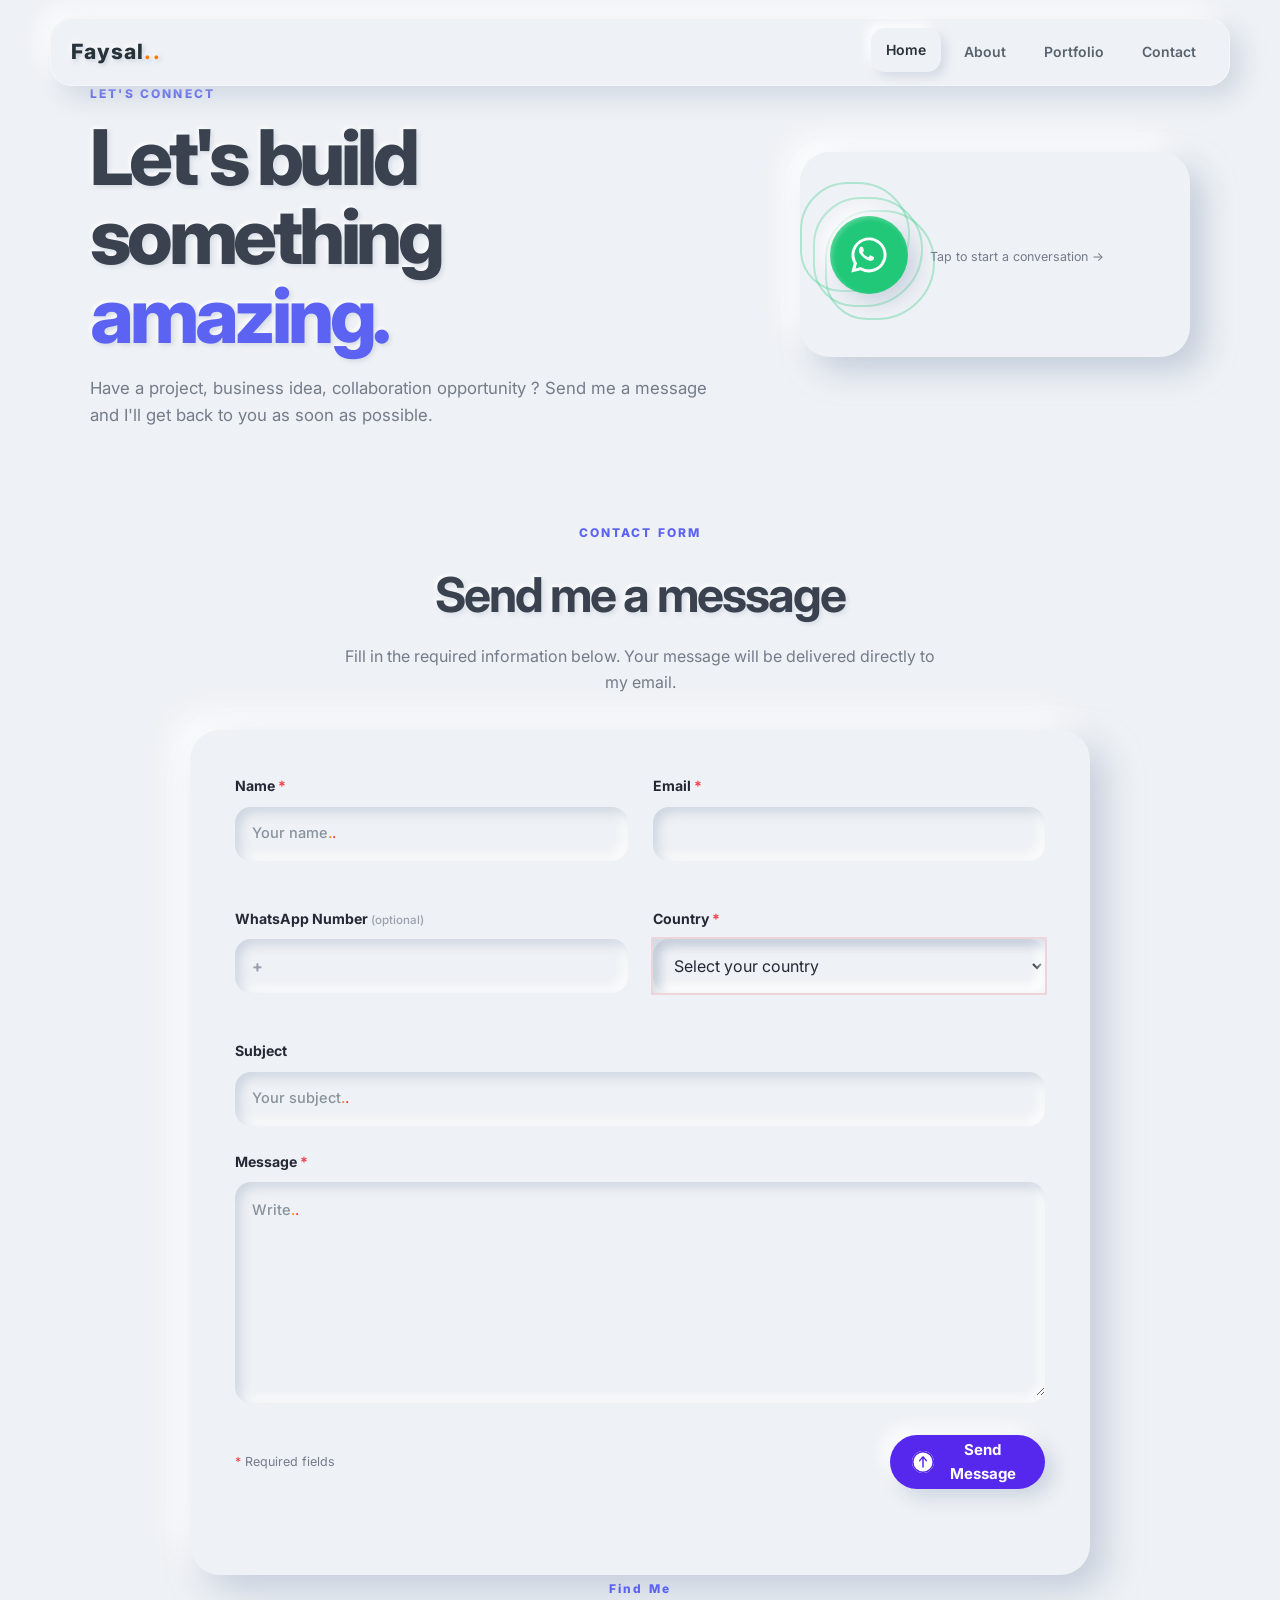
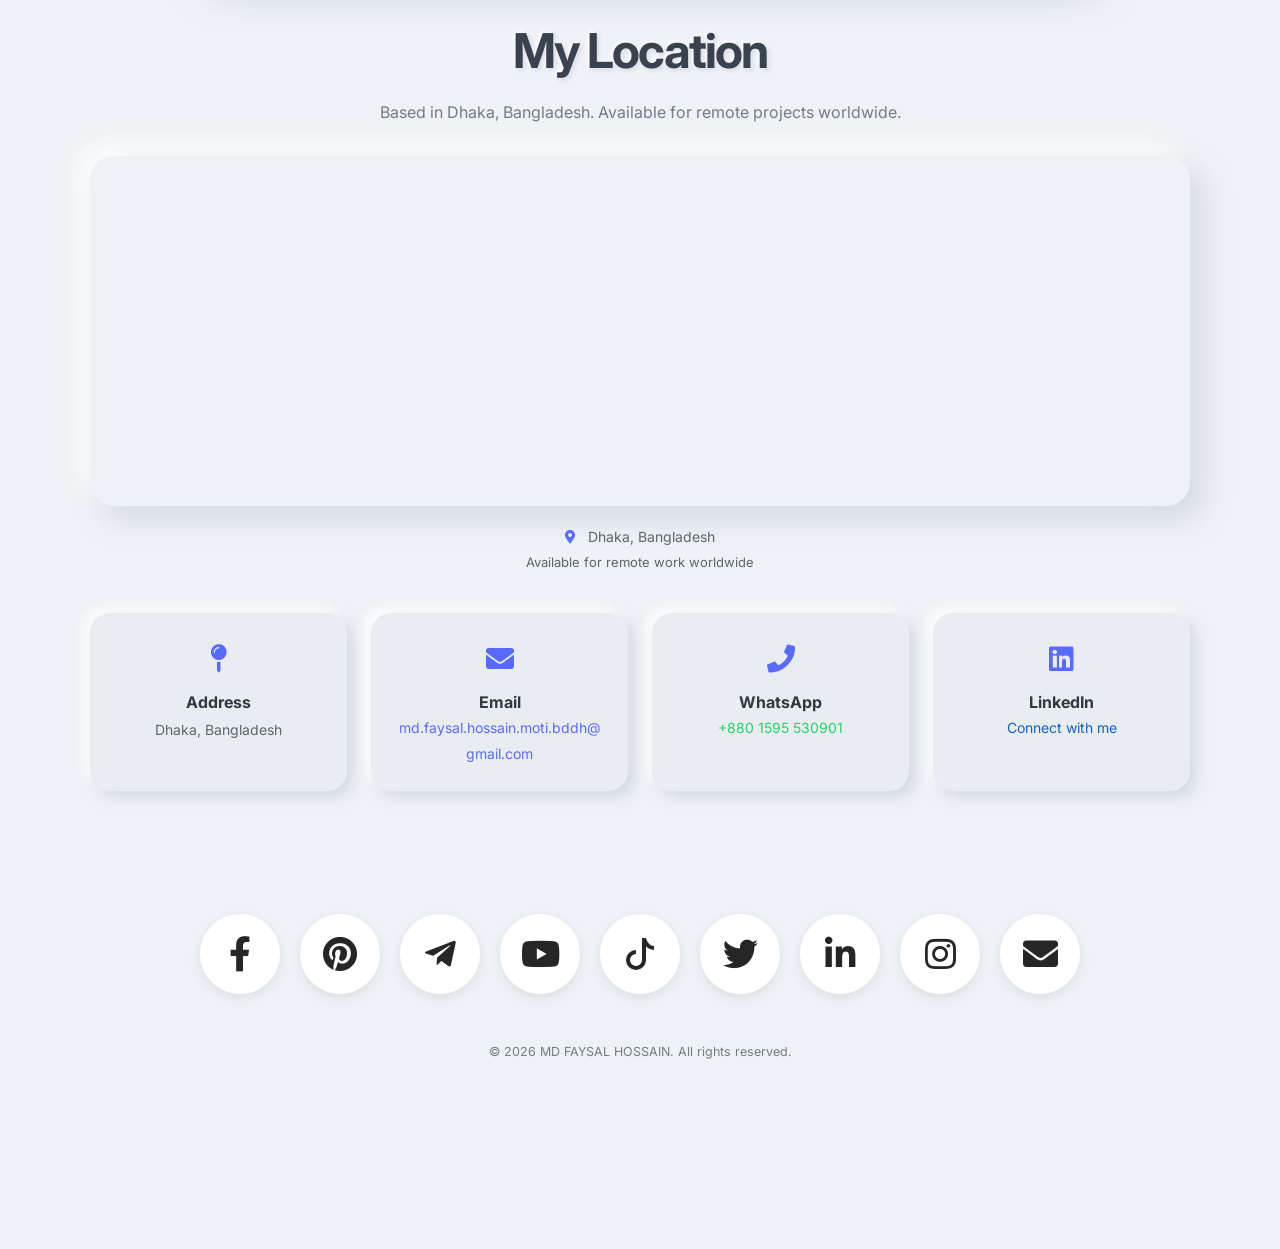
==== commit 677344e5: "Add files via upload" ====
--- a/contact.html
+++ b/contact.html
@@ -1,675 +1 @@
-<!doctype html>
-<html lang="en">
-  <head>
-    <meta charset="UTF-8" />
-    <meta name="viewport" content="width=device-width, initial-scale=1.0" />
-
-    <meta
-      name="description"
-      content="Contact MD Faysal Hossain, Certified MERN Stack Developer, Web Designer, Developer, Trainer and SEO Expert."
-    />
-    <meta name="author" content="MD Faysal Hossain" />
-    <meta name="robots" content="index, follow" />
-
-    <meta property="og:type" content="website" />
-    <meta property="og:title" content="Contact | MD FAYSAL HOSSAIN" />
-    <meta
-      property="og:description"
-      content="Contact MD Faysal Hossain for web development, design, training and SEO services."
-    />
-    <meta
-      property="og:url"
-      content="https://md-faysal-hossain-bddh.github.io/portfolio/"
-    />
-    <meta
-      property="og:image"
-      content="https://avatars.githubusercontent.com/u/229717438?v=4"
-    />
-    <meta property="og:image:alt" content="MD Faysal Hossain" />
-
-    <meta name="twitter:card" content="summary_large_image" />
-    <meta name="twitter:title" content="Contact | MD FAYSAL HOSSAIN" />
-    <meta
-      name="twitter:description"
-      content="Contact MD Faysal Hossain for web development, design, training and SEO services."
-    />
-    <meta
-      name="twitter:image"
-      content="https://avatars.githubusercontent.com/u/229717438?v=4"
-    />
-
-    <title>Contact | MD FAYSAL HOSSAIN</title>
-    <link
-      rel="stylesheet"
-      href="https://use.fontawesome.com/releases/v5.6.3/css/all.css"
-      integrity="sha384-UHRtZLI+pbxtHCWp1t77Bi1L4ZtiqrqD80Kn4Z8NTSRyMA2Fd33n5dQ8lWUE00s/"
-      crossorigin="anonymous"
-    />
-    <link rel="preconnect" href="https://fonts.googleapis.com" />
-    <link rel="preconnect" href="https://fonts.gstatic.com" crossorigin />
-    <link
-      href="https://fonts.googleapis.com/css2?family=Inter:wght@300;400;500;600;700;800&display=swap"
-      rel="stylesheet"
-    />
-    <link rel="stylesheet" href="./contact.css" />
-  </head>
-
-  <body>
-    <nav class="navbar" aria-label="Main navigation">
-    <a class="brand" href="/index.html" aria-label="Faysal home">
-        Faysal<span class="brand-dots" aria-hidden="true">..</span>
-    </a>
-
-    <div class="nav-links" aria-label="Primary navigation">
-        <a href="/index.html" class="active" aria-current="page">Home</a>
-        <a href="/skills.html">About</a>
-        <a href="/portfolio.html">Portfolio</a>
-        <a href="/contact.html">Contact</a>
-    </div>
-
-    <button
-        type="button"
-        class="menu-button"
-        id="menuButton"
-        aria-label="Open navigation menu"
-        aria-expanded="false"
-        aria-controls="mobileMenu"
-    >
-        <span aria-hidden="true"></span>
-        <span aria-hidden="true"></span>
-        <span aria-hidden="true"></span>
-    </button>
-</nav>
-
-<div
-    class="mobile-menu"
-    id="mobileMenu"
-    aria-label="Mobile navigation"
-    aria-hidden="true"
->
-    <a href="/index.html" aria-current="page">Home</a>
-    <a href="/skills.html">About</a>
-    <a href="/portfolio.html">Portfolio</a>
-    <a href="/contact.html">Contact</a>
-</div>
-
-
-    <main class="contact-page">
-      <section class="hero-section" aria-labelledby="contact-title">
-        <div class="hero-content">
-          <span class="eyebrow">LET'S CONNECT</span>
-
-          <h1 id="contact-title">
-            Let's build something
-            <span>amazing.</span>
-          </h1>
-
-          <p>
-            Have a project, business idea, collaboration opportunity ? Send me a
-            message and I'll get back to you as soon as possible.
-          </p>
-        </div>
-        <a
-          class="whatsapp-card"
-          href="https://wa.me/8801595530901"
-          target="_blank"
-          rel="noopener noreferrer"
-          aria-label="Chat with MD Faysal Hossain on WhatsApp"
-        >
-          <div class="water-ring ring-one"></div>
-          <div class="water-ring ring-two"></div>
-          <div class="water-ring ring-three"></div>
-
-          <div class="whatsapp-icon" aria-hidden="true">
-            <svg viewBox="0 0 32 32" role="img">
-              <path
-                d="M19.11 17.19c-.27-.14-1.61-.79-1.86-.88-.25-.09-.43-.14-.61.14-.18.27-.7.88-.86 1.06-.16.18-.32.2-.59.07-.27-.14-1.14-.42-2.17-1.34-.8-.71-1.34-1.59-1.5-1.86-.16-.27-.02-.42.12-.56.12-.12.27-.32.41-.48.14-.16.18-.27.27-.45.09-.18.05-.34-.02-.48-.07-.14-.61-1.48-.84-2.03-.22-.53-.45-.46-.61-.47h-.52c-.18 0-.48.07-.73.34-.25.27-.95.93-.95 2.27s.98 2.64 1.11 2.82c.14.18 1.92 2.93 4.65 4.11.65.28 1.16.45 1.56.57.65.21 1.24.18 1.71.11.52-.08 1.61-.66 1.84-1.3.23-.64.23-1.19.16-1.3-.07-.11-.25-.18-.52-.32z"
-              />
-              <path
-                d="M16.02 3.2c-7.05 0-12.78 5.73-12.78 12.78 0 2.25.59 4.36 1.62 6.19L3.1 28.8l6.78-1.73a12.72 12.72 0 0 0 6.14 1.58h.01c7.04 0 12.77-5.73 12.77-12.77C28.8 8.93 23.07 3.2 16.02 3.2zm0 23.31h-.01a10.57 10.57 0 0 1-5.39-1.47l-.39-.23-4.02 1.03 1.07-3.91-.25-.4a10.59 10.59 0 1 1 8.99 4.98z"
-              />
-            </svg>
-          </div>
-
-          <div class="whatsapp-content">
-            <span class="whatsapp-action">Tap to start a conversation →</span>
-          </div>
-        </a>
-      </section>
-
-      <section class="form-section" aria-labelledby="form-title">
-        <div class="section-heading">
-          <span class="eyebrow">CONTACT FORM</span>
-          <h2 id="form-title">Send me a message</h2>
-          <p>
-            Fill in the required information below. Your message will be
-            delivered directly to my email.
-          </p>
-        </div>
-
-        <div class="form-card">
-          <form
-            id="contactForm"
-            action="https://formspree.io/f/mvkokzdy"
-            method="POST"
-            novalidate
-          >
-            <input
-              type="hidden"
-              name="_subject"
-              value="New Contact Message — MD Faysal Hossain"
-            />
-            <input type="hidden" name="_captcha" value="false" />
-            <input type="hidden" name="_template" value="table" />
-            <input
-              type="hidden"
-              name="_next"
-              value="https://md-faysal-hossain-bdd.github.io/portfolio/contact.html"
-            />
-
-            <div class="form-grid">
-              <div class="field">
-                <label for="name">
-                  Name <span aria-hidden="true">*</span>
-                </label>
-
-                <div class="input-shell">
-                  <input
-                    type="text"
-                    id="name"
-                    name="name"
-                    autocomplete="name"
-                    required
-                    minlength="2"
-                    placeholder=" "
-                    aria-describedby="nameError"
-                  />
-                  <span
-                    class="typing-placeholder name-placeholder"
-                    aria-hidden="true"
-                  >
-                    Your name<span class="orange-dot">.</span
-                    ><span class="red-dot">.</span>
-                  </span>
-                </div>
-
-                <span class="error-message" id="nameError"></span>
-              </div>
-
-              <div class="field">
-                <label for="email">
-                  Email <span aria-hidden="true">*</span>
-                </label>
-
-                <div class="input-shell">
-                  <input
-                    type="email"
-                    id="email"
-                    name="email"
-                    autocomplete="email"
-                    required
-                    placeholder="you@example.com"
-                    aria-describedby="emailError"
-                  />
-                </div>
-
-                <span class="error-message" id="emailError"></span>
-              </div>
-
-              <div class="field">
-                <label for="whatsapp">
-                  WhatsApp Number
-                  <span class="optional">(optional)</span>
-                </label>
-
-                <div class="input-shell phone-shell">
-                  <span class="country-prefix">+</span>
-                  <input
-                    type="tel"
-                    id="whatsapp"
-                    name="whatsapp"
-                    autocomplete="tel"
-                    inputmode="tel"
-                    placeholder="880 1595 530901"
-                  />
-                </div>
-              </div>
-
-              <div class="field">
-                <label for="country">
-                  Country <span aria-hidden="true">*</span>
-                </label>
-
-                <div class="input-shell select-shell">
-                  <select
-                    id="country"
-                    name="country"
-                    required
-                    aria-describedby="countryError"
-                  >
-                    <option value="" selected disabled>
-                      Select your country
-                    </option>
-                    <option value="Afghanistan">Afghanistan</option>
-                    <option value="Albania">Albania</option>
-                    <option value="Algeria">Algeria</option>
-                    <option value="Andorra">Andorra</option>
-                    <option value="Angola">Angola</option>
-                    <option value="Antigua and Barbuda">
-                      Antigua and Barbuda
-                    </option>
-                    <option value="Argentina">Argentina</option>
-                    <option value="Armenia">Armenia</option>
-                    <option value="Australia">Australia</option>
-                    <option value="Austria">Austria</option>
-                    <option value="Azerbaijan">Azerbaijan</option>
-                    <option value="Bahamas">Bahamas</option>
-                    <option value="Bahrain">Bahrain</option>
-                    <option value="Bangladesh">Bangladesh</option>
-                    <option value="Barbados">Barbados</option>
-                    <option value="Belarus">Belarus</option>
-                    <option value="Belgium">Belgium</option>
-                    <option value="Belize">Belize</option>
-                    <option value="Benin">Benin</option>
-                    <option value="Bhutan">Bhutan</option>
-                    <option value="Bolivia">Bolivia</option>
-                    <option value="Bosnia and Herzegovina">
-                      Bosnia and Herzegovina
-                    </option>
-                    <option value="Botswana">Botswana</option>
-                    <option value="Brazil">Brazil</option>
-                    <option value="Brunei">Brunei</option>
-                    <option value="Bulgaria">Bulgaria</option>
-                    <option value="Burkina Faso">Burkina Faso</option>
-                    <option value="Burundi">Burundi</option>
-                    <option value="Cabo Verde">Cabo Verde</option>
-                    <option value="Cambodia">Cambodia</option>
-                    <option value="Cameroon">Cameroon</option>
-                    <option value="Canada">Canada</option>
-                    <option value="Central African Republic">
-                      Central African Republic
-                    </option>
-                    <option value="Chad">Chad</option>
-                    <option value="Chile">Chile</option>
-                    <option value="China">China</option>
-                    <option value="Colombia">Colombia</option>
-                    <option value="Comoros">Comoros</option>
-                    <option value="Congo">Congo</option>
-                    <option value="Costa Rica">Costa Rica</option>
-                    <option value="Croatia">Croatia</option>
-                    <option value="Cuba">Cuba</option>
-                    <option value="Cyprus">Cyprus</option>
-                    <option value="Czechia">Czechia</option>
-                    <option value="Denmark">Denmark</option>
-                    <option value="Djibouti">Djibouti</option>
-                    <option value="Dominica">Dominica</option>
-                    <option value="Dominican Republic">
-                      Dominican Republic
-                    </option>
-                    <option value="Ecuador">Ecuador</option>
-                    <option value="Egypt">Egypt</option>
-                    <option value="El Salvador">El Salvador</option>
-                    <option value="Equatorial Guinea">Equatorial Guinea</option>
-                    <option value="Eritrea">Eritrea</option>
-                    <option value="Estonia">Estonia</option>
-                    <option value="Eswatini">Eswatini</option>
-                    <option value="Ethiopia">Ethiopia</option>
-                    <option value="Fiji">Fiji</option>
-                    <option value="Finland">Finland</option>
-                    <option value="France">France</option>
-                    <option value="Gabon">Gabon</option>
-                    <option value="Gambia">Gambia</option>
-                    <option value="Georgia">Georgia</option>
-                    <option value="Germany">Germany</option>
-                    <option value="Ghana">Ghana</option>
-                    <option value="Greece">Greece</option>
-                    <option value="Grenada">Grenada</option>
-                    <option value="Guatemala">Guatemala</option>
-                    <option value="Guinea">Guinea</option>
-                    <option value="Guinea-Bissau">Guinea-Bissau</option>
-                    <option value="Guyana">Guyana</option>
-                    <option value="Haiti">Haiti</option>
-                    <option value="Honduras">Honduras</option>
-                    <option value="Hungary">Hungary</option>
-                    <option value="Iceland">Iceland</option>
-                    <option value="India">India</option>
-                    <option value="Indonesia">Indonesia</option>
-                    <option value="Iran">Iran</option>
-                    <option value="Iraq">Iraq</option>
-                    <option value="Ireland">Ireland</option>
-                    <option value="Israel">Israel</option>
-                    <option value="Italy">Italy</option>
-                    <option value="Jamaica">Jamaica</option>
-                    <option value="Japan">Japan</option>
-                    <option value="Jordan">Jordan</option>
-                    <option value="Kazakhstan">Kazakhstan</option>
-                    <option value="Kenya">Kenya</option>
-                    <option value="Kiribati">Kiribati</option>
-                    <option value="Kuwait">Kuwait</option>
-                    <option value="Kyrgyzstan">Kyrgyzstan</option>
-                    <option value="Laos">Laos</option>
-                    <option value="Latvia">Latvia</option>
-                    <option value="Lebanon">Lebanon</option>
-                    <option value="Lesotho">Lesotho</option>
-                    <option value="Liberia">Liberia</option>
-                    <option value="Libya">Libya</option>
-                    <option value="Liechtenstein">Liechtenstein</option>
-                    <option value="Lithuania">Lithuania</option>
-                    <option value="Luxembourg">Luxembourg</option>
-                    <option value="Madagascar">Madagascar</option>
-                    <option value="Malawi">Malawi</option>
-                    <option value="Malaysia">Malaysia</option>
-                    <option value="Maldives">Maldives</option>
-                    <option value="Mali">Mali</option>
-                    <option value="Malta">Malta</option>
-                    <option value="Marshall Islands">Marshall Islands</option>
-                    <option value="Mauritania">Mauritania</option>
-                    <option value="Mauritius">Mauritius</option>
-                    <option value="Mexico">Mexico</option>
-                    <option value="Micronesia">Micronesia</option>
-                    <option value="Moldova">Moldova</option>
-                    <option value="Monaco">Monaco</option>
-                    <option value="Mongolia">Mongolia</option>
-                    <option value="Montenegro">Montenegro</option>
-                    <option value="Morocco">Morocco</option>
-                    <option value="Mozambique">Mozambique</option>
-                    <option value="Myanmar">Myanmar</option>
-                    <option value="Namibia">Namibia</option>
-                    <option value="Nauru">Nauru</option>
-                    <option value="Nepal">Nepal</option>
-                    <option value="Netherlands">Netherlands</option>
-                    <option value="New Zealand">New Zealand</option>
-                    <option value="Nicaragua">Nicaragua</option>
-                    <option value="Niger">Niger</option>
-                    <option value="Nigeria">Nigeria</option>
-                    <option value="North Korea">North Korea</option>
-                    <option value="North Macedonia">North Macedonia</option>
-                    <option value="Norway">Norway</option>
-                    <option value="Oman">Oman</option>
-                    <option value="Pakistan">Pakistan</option>
-                    <option value="Palau">Palau</option>
-                    <option value="Palestine">Palestine</option>
-                    <option value="Panama">Panama</option>
-                    <option value="Papua New Guinea">Papua New Guinea</option>
-                    <option value="Paraguay">Paraguay</option>
-                    <option value="Peru">Peru</option>
-                    <option value="Philippines">Philippines</option>
-                    <option value="Poland">Poland</option>
-                    <option value="Portugal">Portugal</option>
-                    <option value="Qatar">Qatar</option>
-                    <option value="Romania">Romania</option>
-                    <option value="Russia">Russia</option>
-                    <option value="Rwanda">Rwanda</option>
-                    <option value="Saint Kitts and Nevis">
-                      Saint Kitts and Nevis
-                    </option>
-                    <option value="Saint Lucia">Saint Lucia</option>
-                    <option value="Saint Vincent and the Grenadines">
-                      Saint Vincent and the Grenadines
-                    </option>
-                    <option value="Samoa">Samoa</option>
-                    <option value="San Marino">San Marino</option>
-                    <option value="Sao Tome and Principe">
-                      Sao Tome and Principe
-                    </option>
-                    <option value="Saudi Arabia">Saudi Arabia</option>
-                    <option value="Senegal">Senegal</option>
-                    <option value="Serbia">Serbia</option>
-                    <option value="Seychelles">Seychelles</option>
-                    <option value="Sierra Leone">Sierra Leone</option>
-                    <option value="Singapore">Singapore</option>
-                    <option value="Slovakia">Slovakia</option>
-                    <option value="Slovenia">Slovenia</option>
-                    <option value="Solomon Islands">Solomon Islands</option>
-                    <option value="Somalia">Somalia</option>
-                    <option value="South Africa">South Africa</option>
-                    <option value="South Korea">South Korea</option>
-                    <option value="South Sudan">South Sudan</option>
-                    <option value="Spain">Spain</option>
-                    <option value="Sri Lanka">Sri Lanka</option>
-                    <option value="Sudan">Sudan</option>
-                    <option value="Suriname">Suriname</option>
-                    <option value="Sweden">Sweden</option>
-                    <option value="Switzerland">Switzerland</option>
-                    <option value="Syria">Syria</option>
-                    <option value="Taiwan">Taiwan</option>
-                    <option value="Tajikistan">Tajikistan</option>
-                    <option value="Tanzania">Tanzania</option>
-                    <option value="Thailand">Thailand</option>
-                    <option value="Timor-Leste">Timor-Leste</option>
-                    <option value="Togo">Togo</option>
-                    <option value="Tonga">Tonga</option>
-                    <option value="Trinidad and Tobago">
-                      Trinidad and Tobago
-                    </option>
-                    <option value="Tunisia">Tunisia</option>
-                    <option value="Turkey">Turkey</option>
-                    <option value="Turkmenistan">Turkmenistan</option>
-                    <option value="Tuvalu">Tuvalu</option>
-                    <option value="Uganda">Uganda</option>
-                    <option value="Ukraine">Ukraine</option>
-                    <option value="United Arab Emirates">
-                      United Arab Emirates
-                    </option>
-                    <option value="United Kingdom">United Kingdom</option>
-                    <option value="United States">United States</option>
-                    <option value="Uruguay">Uruguay</option>
-                    <option value="Uzbekistan">Uzbekistan</option>
-                    <option value="Vanuatu">Vanuatu</option>
-                    <option value="Vatican City">Vatican City</option>
-                    <option value="Venezuela">Venezuela</option>
-                    <option value="Vietnam">Vietnam</option>
-                    <option value="Yemen">Yemen</option>
-                    <option value="Zambia">Zambia</option>
-                    <option value="Zimbabwe">Zimbabwe</option>
-                  </select>
-                </div>
-
-                <span class="error-message" id="countryError"></span>
-              </div>
-
-              <div class="field field-full">
-                <label for="subject"> Subject </label>
-
-                <div class="input-shell">
-                  <input
-                    type="text"
-                    id="subject"
-                    name="subject"
-                    autocomplete="off"
-                    placeholder=" "
-                  />
-                  <span
-                    class="typing-placeholder subject-placeholder"
-                    aria-hidden="true"
-                  >
-                    Your subject<span class="orange-dot">.</span
-                    ><span class="red-dot">.</span>
-                  </span>
-                </div>
-              </div>
-
-              <div class="field field-full">
-                <label for="message">
-                  Message <span aria-hidden="true">*</span>
-                </label>
-
-                <div class="input-shell textarea-shell">
-                  <textarea
-                    id="message"
-                    name="message"
-                    required
-                    minlength="10"
-                    rows="7"
-                    placeholder=" "
-                    aria-describedby="messageError"
-                  ></textarea>
-
-                  <span
-                    class="typing-placeholder message-placeholder"
-                    aria-hidden="true"
-                  >
-                    Write<span class="orange-dot">.</span
-                    ><span class="red-dot">.</span>
-                  </span>
-                </div>
-
-                <span class="error-message" id="messageError"></span>
-              </div>
-            </div>
-
-            <div class="form-footer">
-              <p class="required-note"><span>*</span> Required fields</p>
-
-              <button
-                class="activate"
-                id="submitButton"
-                type="submit"
-                aria-label="Send message"
-              >
-                <span class="button-icon" aria-hidden="true">
-                  <svg viewBox="0 0 16 16">
-                    <use href="#circle"></use>
-                  </svg>
-
-                  <svg viewBox="0 0 12 12">
-                    <use href="#arrow"></use>
-                  </svg>
-
-                  <svg viewBox="0 0 12 12">
-                    <use href="#check"></use>
-                  </svg>
-                </span>
-
-                <ul aria-hidden="true">
-                  <li>Send Message</li>
-                  <li>Sending</li>
-                  <li>Sent</li>
-                </ul>
-              </button>
-            </div>
-
-            <div
-              class="form-status"
-              id="formStatus"
-              role="status"
-              aria-live="polite"
-            ></div>
-          </form>
-        </div>
-      </section>
-    </main>
-
-    <footer class="footer">
-      <ul class="social-icon-list">
-        <li>
-          <a
-            href="https://www.facebook.com/md.faysal.hossain.mern"
-            target="_blank"
-            aria-label="Facebook"
-          >
-            <i class="fab fa-facebook-f icon"></i>
-          </a>
-        </li>
-        <li>
-          <a
-            href="https://www.pinterest.com/mdfaysalhossainmern"
-            target="_blank"
-            aria-label="Pinterest"
-          >
-            <i class="fab fa-pinterest icon"></i>
-          </a>
-        </li>
-        <li>
-          <a
-            href="https://t.me/+8801616761100"
-            target="_blank"
-            aria-label="Telegram"
-          >
-            <i class="fab fa-telegram-plane icon"></i>
-          </a>
-        </li>
-        <li>
-          <a
-            href="https://www.youtube.com/@md.faysal.hossain"
-            target="_blank"
-            aria-label="YouTube"
-          >
-            <i class="fab fa-youtube icon"></i>
-          </a>
-        </li>
-        <li>
-          <a
-            href="https://www.tiktok.com/@md_faysal_hossain_mern"
-            target="_blank"
-            aria-label="TikTok"
-          >
-            <svg xmlns="http://w3.org" viewBox="0 0 16 16" class="tiktok-svg">
-              <path
-                d="M9 0h1.98c.144.715.54 1.617 1.235 2.512C12.895 3.389 13.797 4 15 4v2c-1.753 0-3.07-.814-4-1.829V11a5 5 0 1 1-5-5v2a3 3 0 1 0 3 3z"
-              />
-            </svg>
-          </a>
-        </li>
-        <li>
-          <a href="https://x.com/Md_Faysal_BD" target="_blank" aria-label="X">
-            <i class="fab fa-twitter icon"></i>
-          </a>
-        </li>
-        <li>
-          <a
-            href="https://www.linkedin.com/in/md-faysal-hossain-bddh"
-            target="_blank"
-            aria-label="LinkedIn"
-          >
-            <i class="fab fa-linkedin-in icon"></i>
-          </a>
-        </li>
-        <li>
-          <a
-            href="https://www.instagram.com/faysal_backbencher"
-            target="_blank"
-            aria-label="Instagram"
-          >
-            <i class="fab fa-instagram icon"></i>
-          </a>
-        </li>
-        <li>
-          <a
-            href="mailto:md.faysal.hossain.moti.bddh@gmail.com"
-            aria-label="Email"
-            target=""
-          >
-            <i class="fas fa-envelope icon"></i>
-          </a>
-        </li>
-      </ul>
-
-      <p>© <span id="year"></span> MD FAYSAL HOSSAIN. All rights reserved.</p>
-    </footer>
-
-    <svg
-      xmlns="http://www.w3.org/2000/svg"
-      class="svg-definitions"
-      aria-hidden="true"
-    >
-      <symbol viewBox="0 0 16 16" id="circle">
-        <circle cx="8" cy="8" r="7.5"></circle>
-      </symbol>
-
-      <symbol viewBox="0 0 12 12" id="arrow">
-        <path
-          d="M2.7008908,5.37931459 C2.9224607,5.60207651 3.2826628,5.60304283 3.50542472,5.38147293 C3.52232305,5.36466502 3.53814843,5.34681177 3.55280728,5.32801875 L5.34805194,3.02646954 L5.34805194,10.3480519 C5.34805194,10.7081129 5.63993903,11 6,11 C6.36006097,11 6.65194806,10.7081129 6.65194806,10.3480519 L6.65194806,3.02646954 L8.44719272,5.32801875 C8.6404327,5.57575732 8.99791646,5.61993715 9.24565503,5.42669716 C9.26444805,5.41203831 9.28230129,5.39621293 9.2991092,5.37931459 C9.55605877,5.12098268 9.57132199,4.70855346 9.33416991,4.43193577 L6.75918715,1.42843795 C6.39972009,1.00915046 5.76841509,0.960656296 5.34912761,1.32012319 C5.31030645,1.35340566 5.27409532,1.38961679 5.24081285,1.42843795 L2.66583009,4.43193577 C2.42867801,4.70855346 2.44394123,5.12098268 2.7008908,5.37931459 Z"
-        ></path>
-      </symbol>
-
-      <symbol viewBox="0 0 12 12" id="check">
-        <path
-          d="M4.76499011,6.7673683 L8.2641848,3.26100386 C8.61147835,2.91299871 9.15190114,2.91299871 9.49919469,3.26100386 C9.51164115,3.27347582 9.52370806,3.28637357 9.53537662,3.29967699 C9.83511755,3.64141434 9.81891834,4.17816549 9.49919469,4.49854425 L5.18121271,8.82537365 C4.94885368,9.05820878 4.58112654,9.05820878 4.34876751,8.82537365 L2.50080531,6.97362503 C2.48835885,6.96115307 2.47629194,6.94825532 2.46462338,6.93495189 C2.16488245,6.59321455 2.18108166,6.0564634 2.50080531,5.73608464 C2.84809886,5.3880795 3.38852165,5.3880795 3.7358152,5.73608464 L4.76499011,6.7673683 Z"
-        ></path>
-      </symbol>
-    </svg>
-
-    <script src="contact.js"></script>
-  </body>
-</html>
+<!doctype html><html lang="en"><head><meta charset="UTF-8" /><meta name="viewport" content="width=device-width, initial-scale=1.0" /><title>MD Faysal Hossain | MERN Stack Developer & Web Design Trainer</title><meta name="description" content="MD Faysal Hossain is a Certified MERN Stack Developer, Web Designer, and SEO Expert. Available for remote freelance projects in USA, UK, Canada, Australia & Europe." /><meta name="author" content="MD Faysal Hossain" /><meta name="robots" content="index, follow" /><meta name="googlebot" content="index, follow" /><link rel="canonical" href="https://faysalbyte.github.io/portfolio/" /><meta name="keywords" content="MERN Stack Developer, Web Designer, Web Developer, SEO Expert, Freelance Developer, React.js, Node.js, MongoDB, Express.js, Tailwind CSS, Bootstrap, WordPress, Shopify, Wix, Ecommerce Developer, Dhaka, Bangladesh, Remote Developer, USA, UK, Canada, Australia, Europe" /><meta property="og:type" content="website" /><meta property="og:title" content="MD Faysal Hossain | MERN Stack Developer & Web Design Trainer" /><meta property="og:description" content="Certified MERN Stack Developer specializing in React.js, Node.js, MongoDB, Express.js, ecommerce, CMS, SEO, and digital marketing. Available for remote projects worldwide." /><meta property="og:url" content="https://faysalbyte.github.io/portfolio/" /><meta property="og:image" content="https://faysalbyte.github.io/portfolio/profile.jpg" /><meta property="og:image:alt" content="MD Faysal Hossain - MERN Stack Developer" /><meta property="og:image:width" content="1200" /><meta property="og:image:height" content="630" /><meta property="og:site_name" content="MD Faysal Hossain | Portfolio" /><meta property="og:locale" content="en_US" /><meta name="twitter:card" content="summary_large_image" /><meta name="twitter:title" content="MD Faysal Hossain | MERN Stack Developer & Web Design Trainer" /><meta name="twitter:description" content="Certified MERN Stack Developer specializing in React.js, Node.js, MongoDB, Express.js, ecommerce, CMS, SEO, and digital marketing. Available for remote projects worldwide." /><meta name="twitter:image" content="https://faysalbyte.github.io/portfolio/profile.jpg" /><meta name="twitter:site" content="@faysalbyte" /><meta name="twitter:creator" content="@faysalbyte" /><script type="application/ld+json"> { "@context": "https://schema.org", "@type": "Person", "name": "MD Faysal Hossain", "url": "https://faysalbyte.github.io/portfolio/", "image": "https://faysalbyte.github.io/portfolio/profile.jpg", "jobTitle": "MERN Stack Developer & Web Design Trainer", "description": "Certified MERN Stack Developer specializing in React.js, Node.js, MongoDB, Express.js, ecommerce, CMS, SEO, and digital marketing. Available for remote freelance projects worldwide.", "knowsAbout": [ "MERN Stack Development", "React.js", "Node.js", "MongoDB", "Express.js", "Tailwind CSS", "Bootstrap", "WordPress", "Shopify", "Wix", "Ecommerce Development", "SEO", "Digital Marketing", "Web Design" ], "hasCredential": [ { "@type": "EducationalOccupationalCredential", "credentialCategory": "NSDA Level-3 Web Design & Development", "recognizedBy": { "@type": "Organization", "name": "National Skills Development Authority (NSDA)" } }, { "@type": "EducationalOccupationalCredential", "credentialCategory": "NSDA Level-4 Android App Development with Kotlin", "recognizedBy": { "@type": "Organization", "name": "National Skills Development Authority (NSDA)" } }, { "@type": "EducationalOccupationalCredential", "credentialCategory": "NSDA Level-4 Web Application Development with Python", "recognizedBy": { "@type": "Organization", "name": "National Skills Development Authority (NSDA)" } }, { "@type": "EducationalOccupationalCredential", "credentialCategory": "Industrial MERN Stack Certification", "recognizedBy": { "@type": "Organization", "name": "Daffodil International Professional Training Institute" } } ], "address": { "@type": "PostalAddress", "addressLocality": "Dhaka", "addressCountry": "Bangladesh" }, "sameAs": [ "https://bd.linkedin.com/in/faysalbyte", "https://github.com/faysalbyte", "https://x.com/faysalbyte", "https://www.facebook.com/faysalbyte", "https://www.instagram.com/faysalbyte/", "https://www.youtube.com/@md.faysal.hossain", "https://www.pinterest.com/faysalbyte/", "https://www.tiktok.com/@faysalbyte", "https://share.google/W5Fhmr1ncuTILC7j5" ], "worksFor": { "@type": "Organization", "name": "Freelance" } } </script><script type="application/ld+json"> { "@context": "https://schema.org", "@type": "ProfessionalService", "name": "MD Faysal Hossain - MERN Stack Developer", "url": "https://faysalbyte.github.io/portfolio/", "logo": "https://faysalbyte.github.io/portfolio/profile.jpg", "image": "https://faysalbyte.github.io/portfolio/profile.jpg", "description": "Certified MERN Stack Developer, Web Designer, and SEO Expert offering web development, ecommerce, CMS, and training services. Available for remote projects in USA, UK, Canada, Australia, and Europe.", "address": { "@type": "PostalAddress", "addressLocality": "Dhaka", "addressCountry": "Bangladesh" }, "priceRange": "$$", "telephone": "+8801595530901", "email": "hello@faysalbyte.github.io", "openingHours": "Mo-Su 00:00-23:59", "sameAs": [ "https://bd.linkedin.com/in/faysalbyte", "https://github.com/faysalbyte", "https://x.com/faysalbyte", "https://www.facebook.com/faysalbyte", "https://www.instagram.com/faysalbyte/", "https://www.youtube.com/@md.faysal.hossain", "https://www.pinterest.com/faysalbyte/", "https://www.tiktok.com/@faysalbyte", "https://share.google/W5Fhmr1ncuTILC7j5" ] } </script><script type="application/ld+json"> { "@context": "https://schema.org", "@type": "WebSite", "name": "MD Faysal Hossain | Portfolio", "url": "https://faysalbyte.github.io/portfolio/", "description": "Portfolio of MD Faysal Hossain - MERN Stack Developer, Web Designer, and SEO Expert.", "author": { "@type": "Person", "name": "MD Faysal Hossain" } } </script><meta name="citation_title" content="MD Faysal Hossain - MERN Stack Developer Portfolio" /><meta name="citation_author" content="MD Faysal Hossain" /><meta name="citation_publication_date" content="2026-09-09" /><meta name="citation_online_date" content="2026-09-09" /><meta name="citation_keywords" content="MERN Stack, React.js, Node.js, MongoDB, Web Development, Ecommerce, SEO" /><link rel="shortcut icon" href="https://faysalbyte.github.io/portfolio/profile.jpg" type="image/x-icon" /><link rel="icon" type="image/png" sizes="32x32" href="https://faysalbyte.github.io/portfolio/profile.jpg" /><link rel="apple-touch-icon" href="https://faysalbyte.github.io/portfolio/profile.jpg" /><link rel="stylesheet" href="https://use.fontawesome.com/releases/v5.6.3/css/all.css" integrity="sha384-UHRtZLI+pbxtHCWp1t77Bi1L4ZtiqrqD80Kn4Z8NTSRyMA2Fd33n5dQ8lWUE00s/" crossorigin="anonymous" /><link rel="preconnect" href="https://fonts.googleapis.com" /><link rel="preconnect" href="https://fonts.gstatic.com" crossorigin /><link href="https://fonts.googleapis.com/css2?family=Inter:wght@300;400;500;600;700;800&display=swap" rel="stylesheet" /><link rel="stylesheet" href="contact.css" /></head><body><nav class="navbar" aria-label="Main navigation"><a class="brand" href="index.html" aria-label="Faysal home"> Faysal<span class="brand-dots" aria-hidden="true">..</span></a><div class="nav-links" aria-label="Primary navigation"><a href="index.html" class="active" aria-current="page">Home</a><a href="skills.html">About</a><a href="portfolio.html">Portfolio</a><a href="contact.html">Contact</a></div><button type="button" class="menu-button" id="menuButton" aria-label="Open navigation menu" aria-expanded="false" aria-controls="mobileMenu"><span aria-hidden="true"></span><span aria-hidden="true"></span><span aria-hidden="true"></span></button></nav><div class="mobile-menu" id="mobileMenu" aria-label="Mobile navigation" aria-hidden="true"><a href="index.html" aria-current="page">Home</a><a href="skills.html">About</a><a href="portfolio.html">Portfolio</a><a href="contact.html">Contact</a></div><main class="contact-page"><section class="hero-section" aria-labelledby="contact-title"><div class="hero-content"><span class="eyebrow">LET'S CONNECT</span><h1 id="contact-title"> Let's build something <span>amazing.</span></h1><p> Have a project, business idea, collaboration opportunity ? Send me a message and I'll get back to you as soon as possible. </p></div><a class="whatsapp-card" href="https://wa.me/8801595530901" target="_blank" rel="noopener noreferrer" aria-label="Chat with MD Faysal Hossain on WhatsApp"><div class="water-ring ring-one"></div><div class="water-ring ring-two"></div><div class="water-ring ring-three"></div><div class="whatsapp-icon" aria-hidden="true"><svg viewBox="0 0 32 32" role="img"><path d="M19.11 17.19c-.27-.14-1.61-.79-1.86-.88-.25-.09-.43-.14-.61.14-.18.27-.7.88-.86 1.06-.16.18-.32.2-.59.07-.27-.14-1.14-.42-2.17-1.34-.8-.71-1.34-1.59-1.5-1.86-.16-.27-.02-.42.12-.56.12-.12.27-.32.41-.48.14-.16.18-.27.27-.45.09-.18.05-.34-.02-.48-.07-.14-.61-1.48-.84-2.03-.22-.53-.45-.46-.61-.47h-.52c-.18 0-.48.07-.73.34-.25.27-.95.93-.95 2.27s.98 2.64 1.11 2.82c.14.18 1.92 2.93 4.65 4.11.65.28 1.16.45 1.56.57.65.21 1.24.18 1.71.11.52-.08 1.61-.66 1.84-1.3.23-.64.23-1.19.16-1.3-.07-.11-.25-.18-.52-.32z" /><path d="M16.02 3.2c-7.05 0-12.78 5.73-12.78 12.78 0 2.25.59 4.36 1.62 6.19L3.1 28.8l6.78-1.73a12.72 12.72 0 0 0 6.14 1.58h.01c7.04 0 12.77-5.73 12.77-12.77C28.8 8.93 23.07 3.2 16.02 3.2zm0 23.31h-.01a10.57 10.57 0 0 1-5.39-1.47l-.39-.23-4.02 1.03 1.07-3.91-.25-.4a10.59 10.59 0 1 1 8.99 4.98z" /></svg></div><div class="whatsapp-content"><span class="whatsapp-action">Tap to start a conversation →</span></div></a></section><section class="form-section" aria-labelledby="form-title"><div class="section-heading"><span class="eyebrow">CONTACT FORM</span><h2 id="form-title">Send me a message</h2><p> Fill in the required information below. Your message will be delivered directly to my email. </p></div><div class="form-card"><form id="contactForm" action="https://formspree.io/f/mvkokzdy" method="POST" novalidate><input type="hidden" name="_subject" value="New Contact Message — MD Faysal Hossain" /><input type="hidden" name="_captcha" value="false" /><input type="hidden" name="_template" value="table" /><input type="hidden" name="_next" value="https://faysalbyte.github.io/portfolio/contact.html" /><div class="form-grid"><div class="field"><label for="name"> Name <span aria-hidden="true">*</span></label><div class="input-shell"><input type="text" id="name" name="name" autocomplete="name" required minlength="2" placeholder=" " aria-describedby="nameError" /><span class="typing-placeholder name-placeholder" aria-hidden="true"> Your name<span class="orange-dot">.</span><span class="red-dot">.</span></span></div><span class="error-message" id="nameError"></span></div><div class="field"><label for="email"> Email <span aria-hidden="true">*</span></label><div class="input-shell"><input type="email" id="email" name="email" autocomplete="email" required placeholder="you@example.com" aria-describedby="emailError" /></div><span class="error-message" id="emailError"></span></div><div class="field"><label for="whatsapp"> WhatsApp Number <span class="optional">(optional)</span></label><div class="input-shell phone-shell"><span class="country-prefix">+</span><input type="tel" id="whatsapp" name="whatsapp" autocomplete="tel" inputmode="tel" placeholder="880 1595 530901" /></div></div><div class="field"><label for="country"> Country <span aria-hidden="true">*</span></label><div class="input-shell select-shell"><select id="country" name="country" required aria-describedby="countryError"><option value="" selected disabled> Select your country </option><option value="Afghanistan">Afghanistan</option><option value="Albania">Albania</option><option value="Algeria">Algeria</option><option value="Andorra">Andorra</option><option value="Angola">Angola</option><option value="Antigua and Barbuda"> Antigua and Barbuda </option><option value="Argentina">Argentina</option><option value="Armenia">Armenia</option><option value="Australia">Australia</option><option value="Austria">Austria</option><option value="Azerbaijan">Azerbaijan</option><option value="Bahamas">Bahamas</option><option value="Bahrain">Bahrain</option><option value="Bangladesh">Bangladesh</option><option value="Barbados">Barbados</option><option value="Belarus">Belarus</option><option value="Belgium">Belgium</option><option value="Belize">Belize</option><option value="Benin">Benin</option><option value="Bhutan">Bhutan</option><option value="Bolivia">Bolivia</option><option value="Bosnia and Herzegovina"> Bosnia and Herzegovina </option><option value="Botswana">Botswana</option><option value="Brazil">Brazil</option><option value="Brunei">Brunei</option><option value="Bulgaria">Bulgaria</option><option value="Burkina Faso">Burkina Faso</option><option value="Burundi">Burundi</option><option value="Cabo Verde">Cabo Verde</option><option value="Cambodia">Cambodia</option><option value="Cameroon">Cameroon</option><option value="Canada">Canada</option><option value="Central African Republic"> Central African Republic </option><option value="Chad">Chad</option><option value="Chile">Chile</option><option value="China">China</option><option value="Colombia">Colombia</option><option value="Comoros">Comoros</option><option value="Congo">Congo</option><option value="Costa Rica">Costa Rica</option><option value="Croatia">Croatia</option><option value="Cuba">Cuba</option><option value="Cyprus">Cyprus</option><option value="Czechia">Czechia</option><option value="Denmark">Denmark</option><option value="Djibouti">Djibouti</option><option value="Dominica">Dominica</option><option value="Dominican Republic"> Dominican Republic </option><option value="Ecuador">Ecuador</option><option value="Egypt">Egypt</option><option value="El Salvador">El Salvador</option><option value="Equatorial Guinea">Equatorial Guinea</option><option value="Eritrea">Eritrea</option><option value="Estonia">Estonia</option><option value="Eswatini">Eswatini</option><option value="Ethiopia">Ethiopia</option><option value="Fiji">Fiji</option><option value="Finland">Finland</option><option value="France">France</option><option value="Gabon">Gabon</option><option value="Gambia">Gambia</option><option value="Georgia">Georgia</option><option value="Germany">Germany</option><option value="Ghana">Ghana</option><option value="Greece">Greece</option><option value="Grenada">Grenada</option><option value="Guatemala">Guatemala</option><option value="Guinea">Guinea</option><option value="Guinea-Bissau">Guinea-Bissau</option><option value="Guyana">Guyana</option><option value="Haiti">Haiti</option><option value="Honduras">Honduras</option><option value="Hungary">Hungary</option><option value="Iceland">Iceland</option><option value="India">India</option><option value="Indonesia">Indonesia</option><option value="Iran">Iran</option><option value="Iraq">Iraq</option><option value="Ireland">Ireland</option><option value="Israel">Israel</option><option value="Italy">Italy</option><option value="Jamaica">Jamaica</option><option value="Japan">Japan</option><option value="Jordan">Jordan</option><option value="Kazakhstan">Kazakhstan</option><option value="Kenya">Kenya</option><option value="Kiribati">Kiribati</option><option value="Kuwait">Kuwait</option><option value="Kyrgyzstan">Kyrgyzstan</option><option value="Laos">Laos</option><option value="Latvia">Latvia</option><option value="Lebanon">Lebanon</option><option value="Lesotho">Lesotho</option><option value="Liberia">Liberia</option><option value="Libya">Libya</option><option value="Liechtenstein">Liechtenstein</option><option value="Lithuania">Lithuania</option><option value="Luxembourg">Luxembourg</option><option value="Madagascar">Madagascar</option><option value="Malawi">Malawi</option><option value="Malaysia">Malaysia</option><option value="Maldives">Maldives</option><option value="Mali">Mali</option><option value="Malta">Malta</option><option value="Marshall Islands">Marshall Islands</option><option value="Mauritania">Mauritania</option><option value="Mauritius">Mauritius</option><option value="Mexico">Mexico</option><option value="Micronesia">Micronesia</option><option value="Moldova">Moldova</option><option value="Monaco">Monaco</option><option value="Mongolia">Mongolia</option><option value="Montenegro">Montenegro</option><option value="Morocco">Morocco</option><option value="Mozambique">Mozambique</option><option value="Myanmar">Myanmar</option><option value="Namibia">Namibia</option><option value="Nauru">Nauru</option><option value="Nepal">Nepal</option><option value="Netherlands">Netherlands</option><option value="New Zealand">New Zealand</option><option value="Nicaragua">Nicaragua</option><option value="Niger">Niger</option><option value="Nigeria">Nigeria</option><option value="North Korea">North Korea</option><option value="North Macedonia">North Macedonia</option><option value="Norway">Norway</option><option value="Oman">Oman</option><option value="Pakistan">Pakistan</option><option value="Palau">Palau</option><option value="Palestine">Palestine</option><option value="Panama">Panama</option><option value="Papua New Guinea">Papua New Guinea</option><option value="Paraguay">Paraguay</option><option value="Peru">Peru</option><option value="Philippines">Philippines</option><option value="Poland">Poland</option><option value="Portugal">Portugal</option><option value="Qatar">Qatar</option><option value="Romania">Romania</option><option value="Russia">Russia</option><option value="Rwanda">Rwanda</option><option value="Saint Kitts and Nevis"> Saint Kitts and Nevis </option><option value="Saint Lucia">Saint Lucia</option><option value="Saint Vincent and the Grenadines"> Saint Vincent and the Grenadines </option><option value="Samoa">Samoa</option><option value="San Marino">San Marino</option><option value="Sao Tome and Principe"> Sao Tome and Principe </option><option value="Saudi Arabia">Saudi Arabia</option><option value="Senegal">Senegal</option><option value="Serbia">Serbia</option><option value="Seychelles">Seychelles</option><option value="Sierra Leone">Sierra Leone</option><option value="Singapore">Singapore</option><option value="Slovakia">Slovakia</option><option value="Slovenia">Slovenia</option><option value="Solomon Islands">Solomon Islands</option><option value="Somalia">Somalia</option><option value="South Africa">South Africa</option><option value="South Korea">South Korea</option><option value="South Sudan">South Sudan</option><option value="Spain">Spain</option><option value="Sri Lanka">Sri Lanka</option><option value="Sudan">Sudan</option><option value="Suriname">Suriname</option><option value="Sweden">Sweden</option><option value="Switzerland">Switzerland</option><option value="Syria">Syria</option><option value="Taiwan">Taiwan</option><option value="Tajikistan">Tajikistan</option><option value="Tanzania">Tanzania</option><option value="Thailand">Thailand</option><option value="Timor-Leste">Timor-Leste</option><option value="Togo">Togo</option><option value="Tonga">Tonga</option><option value="Trinidad and Tobago"> Trinidad and Tobago </option><option value="Tunisia">Tunisia</option><option value="Turkey">Turkey</option><option value="Turkmenistan">Turkmenistan</option><option value="Tuvalu">Tuvalu</option><option value="Uganda">Uganda</option><option value="Ukraine">Ukraine</option><option value="United Arab Emirates"> United Arab Emirates </option><option value="United Kingdom">United Kingdom</option><option value="United States">United States</option><option value="Uruguay">Uruguay</option><option value="Uzbekistan">Uzbekistan</option><option value="Vanuatu">Vanuatu</option><option value="Vatican City">Vatican City</option><option value="Venezuela">Venezuela</option><option value="Vietnam">Vietnam</option><option value="Yemen">Yemen</option><option value="Zambia">Zambia</option><option value="Zimbabwe">Zimbabwe</option></select></div><span class="error-message" id="countryError"></span></div><div class="field field-full"><label for="subject"> Subject </label><div class="input-shell"><input type="text" id="subject" name="subject" autocomplete="off" placeholder=" " /><span class="typing-placeholder subject-placeholder" aria-hidden="true"> Your subject<span class="orange-dot">.</span><span class="red-dot">.</span></span></div></div><div class="field field-full"><label for="message"> Message <span aria-hidden="true">*</span></label><div class="input-shell textarea-shell"><textarea id="message" name="message" required minlength="10" rows="7" placeholder=" " aria-describedby="messageError"></textarea><span class="typing-placeholder message-placeholder" aria-hidden="true"> Write<span class="orange-dot">.</span><span class="red-dot">.</span></span></div><span class="error-message" id="messageError"></span></div></div><div class="form-footer"><p class="required-note"><span>*</span> Required fields</p><button class="activate" id="submitButton" type="submit" aria-label="Send message"><span class="button-icon" aria-hidden="true"><svg viewBox="0 0 16 16"><use href="#circle"></use></svg><svg viewBox="0 0 12 12"><use href="#arrow"></use></svg><svg viewBox="0 0 12 12"><use href="#check"></use></svg></span><ul aria-hidden="true"><li>Send Message</li><li>Sending</li><li>Sent</li></ul></button></div><div class="form-status" id="formStatus" role="status" aria-live="polite"></div></form></div></section><section class="map-section" aria-labelledby="map-title"><div class="section-heading center" style="margin-bottom: 30px;"><span class="eyebrow">Find Me</span><h2 id="map-title">My <strong>Location</strong></h2><p>Based in Dhaka, Bangladesh. Available for remote projects worldwide.</p></div><div style="border-radius: 24px; overflow: hidden; box-shadow: 12px 12px 28px rgba(163, 174, 190, 0.35), -12px -12px 28px rgba(255, 255, 255, 0.92);"><iframe src="https://www.google.com/maps/embed?pb=!1m17!1m12!1m3!1d3651.850123456789!2d90.4000!3d23.7500!2m3!1f0!2f0!3f0!3m2!1i1024!2i768!4f13.1!3m2!1m1!2zMjPCsDQ1JzAwLjAiTiA5MMKwMjQnMDAuMCJF!5e0!3m2!1sen!2sbd!4v1700000000000" width="100%" height="350" style="border:0; display: block;" allowfullscreen="" loading="lazy" referrerpolicy="no-referrer-when-downgrade" title="MD Faysal Hossain Location Map" aria-label="Google Map showing location in Dhaka, Bangladesh"></iframe></div><div style="text-align: center; margin-top: 20px; color: #5a6674; font-size: 14px;"><p><i class="fas fa-map-marker-alt" style="color: #596bff; margin-right: 8px;"></i> Dhaka, Bangladesh</p><p style="margin-top: 4px; font-size: 13px;">Available for remote work worldwide</p></div></section><section class="contact-info-section" aria-labelledby="contact-info-title"><div class="contact-info-grid" style="display: grid; grid-template-columns: repeat(auto-fit, minmax(200px, 1fr)); gap: 24px; margin-top: 40px;"><div style="background: #e9edf2; border-radius: 20px; padding: 24px; text-align: center; box-shadow: 6px 6px 14px rgba(163, 174, 190, 0.35), -6px -6px 14px rgba(255, 255, 255, 0.92);"><div style="font-size: 28px; color: #596bff; margin-bottom: 8px;"><i class="fas fa-map-pin" aria-hidden="true"></i></div><h3 style="font-size: 16px; font-weight: 700; color: #303844;">Address</h3><p style="font-size: 14px; color: #5a6674; margin-top: 4px; line-height: 1.6;">Dhaka, Bangladesh</p></div><div style="background: #e9edf2; border-radius: 20px; padding: 24px; text-align: center; box-shadow: 6px 6px 14px rgba(163, 174, 190, 0.35), -6px -6px 14px rgba(255, 255, 255, 0.92);"><div style="font-size: 28px; color: #596bff; margin-bottom: 8px;"><i class="fas fa-envelope" aria-hidden="true"></i></div><h3 style="font-size: 16px; font-weight: 700; color: #303844;">Email</h3><a href="mailto:md.faysal.hossain.moti.bddh@gmail.com" style="font-size: 14px; color: #596bff; text-decoration: none; word-break: break-all;">md.faysal.hossain.moti.bddh@gmail.com</a></div><div style="background: #e9edf2; border-radius: 20px; padding: 24px; text-align: center; box-shadow: 6px 6px 14px rgba(163, 174, 190, 0.35), -6px -6px 14px rgba(255, 255, 255, 0.92);"><div style="font-size: 28px; color: #596bff; margin-bottom: 8px;"><i class="fas fa-phone" aria-hidden="true"></i></div><h3 style="font-size: 16px; font-weight: 700; color: #303844;">WhatsApp</h3><a href="https://wa.me/8801595530901" style="font-size: 14px; color: #25d366; text-decoration: none;">+880 1595 530901</a></div><div style="background: #e9edf2; border-radius: 20px; padding: 24px; text-align: center; box-shadow: 6px 6px 14px rgba(163, 174, 190, 0.35), -6px -6px 14px rgba(255, 255, 255, 0.92);"><div style="font-size: 28px; color: #596bff; margin-bottom: 8px;"><i class="fab fa-linkedin" aria-hidden="true"></i></div><h3 style="font-size: 16px; font-weight: 700; color: #303844;">LinkedIn</h3><a href="https://bd.linkedin.com/in/faysalbyte" target="_blank" style="font-size: 14px; color: #0a66c2; text-decoration: none;">Connect with me</a></div></div></section></main><footer class="footer"><ul class="social-icon-list"><li><a href="https://www.facebook.com/faysalbyte" target="_blank" aria-label="Facebook"><i class="fab fa-facebook-f icon"></i></a></li><li><a href="https://www.pinterest.com/faysalbyte" target="_blank" aria-label="Pinterest"><i class="fab fa-pinterest icon"></i></a></li><li><a href="https://t.me/+8801616761100" target="_blank" aria-label="Telegram"><i class="fab fa-telegram-plane icon"></i></a></li><li><a href="https://www.youtube.com/@md.faysal.hossain" target="_blank" aria-label="YouTube"><i class="fab fa-youtube icon"></i></a></li><li><a href="https://www.tiktok.com/@faysalbyte" target="_blank" aria-label="TikTok"><svg xmlns="http://w3.org" viewBox="0 0 16 16" class="tiktok-svg"><path d="M9 0h1.98c.144.715.54 1.617 1.235 2.512C12.895 3.389 13.797 4 15 4v2c-1.753 0-3.07-.814-4-1.829V11a5 5 0 1 1-5-5v2a3 3 0 1 0 3 3z" /></svg></a></li><li><a href="https://x.com/faysalbyte" target="_blank" aria-label="X"><i class="fab fa-twitter icon"></i></a></li><li><a href="https://www.linkedin.com/in/faysalbyte" target="_blank" aria-label="LinkedIn"><i class="fab fa-linkedin-in icon"></i></a></li><li><a href="https://www.instagram.com/faysalbyte" target="_blank" aria-label="Instagram"><i class="fab fa-instagram icon"></i></a></li><li><a href="mailto:md.faysal.hossain.moti.bddh@gmail.com" aria-label="Email" target=""><i class="fas fa-envelope icon"></i></a></li></ul><p>© <span id="year"></span> MD FAYSAL HOSSAIN. All rights reserved.</p></footer><svg xmlns="http://www.w3.org/2000/svg" class="svg-definitions" aria-hidden="true"><symbol viewBox="0 0 16 16" id="circle"><circle cx="8" cy="8" r="7.5"></circle></symbol><symbol viewBox="0 0 12 12" id="arrow"><path d="M2.7008908,5.37931459 C2.9224607,5.60207651 3.2826628,5.60304283 3.50542472,5.38147293 C3.52232305,5.36466502 3.53814843,5.34681177 3.55280728,5.32801875 L5.34805194,3.02646954 L5.34805194,10.3480519 C5.34805194,10.7081129 5.63993903,11 6,11 C6.36006097,11 6.65194806,10.7081129 6.65194806,10.3480519 L6.65194806,3.02646954 L8.44719272,5.32801875 C8.6404327,5.57575732 8.99791646,5.61993715 9.24565503,5.42669716 C9.26444805,5.41203831 9.28230129,5.39621293 9.2991092,5.37931459 C9.55605877,5.12098268 9.57132199,4.70855346 9.33416991,4.43193577 L6.75918715,1.42843795 C6.39972009,1.00915046 5.76841509,0.960656296 5.34912761,1.32012319 C5.31030645,1.35340566 5.27409532,1.38961679 5.24081285,1.42843795 L2.66583009,4.43193577 C2.42867801,4.70855346 2.44394123,5.12098268 2.7008908,5.37931459 Z"></path></symbol><symbol viewBox="0 0 12 12" id="check"><path d="M4.76499011,6.7673683 L8.2641848,3.26100386 C8.61147835,2.91299871 9.15190114,2.91299871 9.49919469,3.26100386 C9.51164115,3.27347582 9.52370806,3.28637357 9.53537662,3.29967699 C9.83511755,3.64141434 9.81891834,4.17816549 9.49919469,4.49854425 L5.18121271,8.82537365 C4.94885368,9.05820878 4.58112654,9.05820878 4.34876751,8.82537365 L2.50080531,6.97362503 C2.48835885,6.96115307 2.47629194,6.94825532 2.46462338,6.93495189 C2.16488245,6.59321455 2.18108166,6.0564634 2.50080531,5.73608464 C2.84809886,5.3880795 3.38852165,5.3880795 3.7358152,5.73608464 L4.76499011,6.7673683 Z"></path></symbol></svg><script src="contact.js"></script></body></html>
--- a/contact.css
+++ b/contact.css
@@ -1,2474 +1 @@
-:root {
-  --bg: #eef1f5;
-  --surface: #eef1f5;
-  --text: #252936;
-  --muted: #747b89;
-  --soft: #9aa1ae;
-  --primary: #5c63f2;
-  --primary-dark: #454bd0;
-  --green: #20c878;
-  --orange: #ff8a00;
-  --red: #ef4149;
-  --white: #ffffff;
-  --shadow-dark: rgba(163, 177, 198, 0.55);
-  --shadow-light: rgba(255, 255, 255, 0.95);
-  --radius: 24px;
-}
-
-* {
-  box-sizing: border-box;
-  margin: 0;
-  padding: 0;
-}
-
-html {
-  scroll-behavior: smooth;
-  -webkit-text-size-adjust: 100%;
-  scroll-padding-top: 105px;
-}
-
-body {
-  min-height: 100vh;
-  font-family: "Inter", Arial, sans-serif;
-  color: var(--text);
-  background: var(--bg);
-  line-height: 1.6;
-  overflow-x: hidden;
-  -webkit-font-smoothing: antialiased;
-  text-rendering: optimizeLegibility;
-  color: #39424e;
-  line-height: 1.6;
-}
-:focus-visible {
-  outline: 3px solid rgba(86, 40, 238, 0.35);
-  outline-offset: 3px;
-}
-:focus:not(:focus-visible) {
-  outline: none;
-}
-.error-message {
-  display: block;
-  min-height: 19px;
-  margin-top: 6px;
-  color: #c62828;
-  font-size: 0.78rem;
-  font-weight: 600;
-  line-height: 1.4;
-}
-
-.form-row.invalid .form-control {
-  box-shadow:
-    inset 5px 5px 12px rgba(163, 177, 198, 0.4),
-    inset -5px -5px 12px rgba(255, 255, 255, 0.9),
-    0 0 0 3px rgba(198, 40, 40, 0.15);
-}
-
-.form-row.invalid .form-label {
-  color: #8e2424;
-}
-.background,
-.background *,
-.orb,
-.stars {
-  pointer-events: none;
-}
-img,
-svg,
-video,
-canvas {
-  max-width: 100%;
-}
-h1,
-h2,
-h3,
-p,
-label {
-  overflow-wrap: break-word;
-}
-
-@media (prefers-reduced-motion: reduce) {
-  html {
-    scroll-behavior: auto;
-  }
-
-  *,
-  *::before,
-  *::after {
-    animation-duration: 0.01ms !important;
-    animation-iteration-count: 1 !important;
-    transition-duration: 0.01ms !important;
-    scroll-behavior: auto !important;
-  }
-}
-.reduce-motion *,
-.reduce-motion *::before,
-.reduce-motion *::after {
-  animation-duration: 0.01ms !important;
-  animation-iteration-count: 1 !important;
-  transition-duration: 0.01ms !important;
-}
-button,
-input,
-select,
-textarea {
-  font: inherit;
-}
-button,
-a,
-input,
-select,
-textarea {
-  -webkit-tap-highlight-color: transparent;
-}
-
-a {
-  color: inherit;
-  text-decoration: none;
-}
-
-button {
-  border: 0;
-}
-
-.background {
-  position: static;
-  inset: 0;
-  z-index: -2;
-  overflow: hidden;
-  pointer-events: none;
-  background:
-    radial-gradient(
-      circle at 15% 20%,
-      rgba(92, 99, 242, 0.08),
-      transparent 32%
-    ),
-    radial-gradient(
-      circle at 85% 80%,
-      rgba(32, 200, 120, 0.08),
-      transparent 30%
-    ),
-    var(--bg);
-}
-
-.orb {
-  position: absolute;
-  border-radius: 50%;
-  filter: blur(70px);
-  opacity: 0.28;
-}
-
-.orb-one {
-  width: 300px;
-  height: 300px;
-  top: -120px;
-  left: -100px;
-  background: #bfc5ff;
-}
-
-.orb-two {
-  width: 360px;
-  height: 360px;
-  right: -150px;
-  bottom: -140px;
-  background: #b8efd5;
-}
-
-.stars {
-  position: absolute;
-  inset: 0;
-  opacity: 0.18;
-  background-image: radial-gradient(circle, #8790a0 1px, transparent 1px);
-  background-size: 45px 45px;
-}
-
-.navbar {
-  position: fixed;
-  top: max(18px, env(safe-area-inset-top));
-  left: 50%;
-  z-index: 1000;
-  width: min(1180px, calc(100% - 32px));
-  min-height: 68px;
-  padding: 10px 18px 10px 22px;
-  transform: translateX(-50%);
-  display: flex;
-  align-items: center;
-  justify-content: space-between;
-  gap: 20px;
-  border: 1px solid rgba(255, 255, 255, 0.35);
-  border-radius: 22px;
-  background: rgba(238, 241, 245, 0.88);
-  backdrop-filter: blur(18px);
-  -webkit-backdrop-filter: blur(18px);
-  box-shadow:
-    10px 10px 25px rgba(163, 177, 198, 0.42),
-    -10px -10px 25px rgba(255, 255, 255, 0.9);
-  isolation: isolate;
-}
-
-.brand {
-  display: inline-flex;
-  align-items: center;
-  min-height: 44px;
-  padding: 4px 2px;
-  color: #263238;
-  text-decoration: none;
-  font-size: clamp(18px, 2vw, 21px);
-  font-weight: 800;
-  letter-spacing: 1px;
-  text-shadow:
-    2px 2px 4px rgba(163, 177, 198, 0.5),
-    -2px -2px 4px rgba(255, 255, 255, 0.95);
-  transition:
-    transform 0.25s ease,
-    color 0.25s ease;
-}
-
-.brand:hover {
-  transform: translateY(-2px);
-  color: #263238;
-}
-
-.brand:focus-visible {
-  outline: 3px solid rgba(86, 40, 238, 0.3);
-  outline-offset: 5px;
-  border-radius: 10px;
-}
-.brand-dots {
-  display: inline-block;
-  min-width: 18px;
-
-  color: #ff7a00;
-
-  letter-spacing: 2px;
-
-  text-align: left;
-
-  animation: brandDots 2s ease-in-out infinite;
-}
-
-@keyframes brandDots {
-  0%,
-  100% {
-    opacity: 0.25;
-    letter-spacing: 0px;
-    transform: translateY(0);
-  }
-
-  25% {
-    opacity: 0.55;
-    letter-spacing: 1px;
-    transform: translateY(-1px);
-  }
-
-  50% {
-    opacity: 1;
-    letter-spacing: 2px;
-    transform: translateY(0);
-  }
-
-  75% {
-    opacity: 0.55;
-    letter-spacing: 1px;
-    transform: translateY(1px);
-  }
-}
-.nav-links {
-  display: flex;
-  align-items: center;
-  justify-content: flex-end;
-  gap: 8px;
-}
-
-.nav-links a {
-  position: relative;
-
-  min-height: 44px;
-  padding: 10px 15px;
-
-  display: inline-flex;
-  align-items: center;
-  justify-content: center;
-
-  border-radius: 14px;
-
-  color: #59636e;
-  text-decoration: none;
-
-  font-size: 14px;
-  font-weight: 600;
-
-  transition:
-    color 0.25s ease,
-    transform 0.25s ease,
-    box-shadow 0.25s ease,
-    background-color 0.25s ease;
-}
-
-.nav-links a:hover {
-  color: #263238;
-  transform: translateY(-2px);
-
-  box-shadow:
-    5px 5px 10px rgba(163, 177, 198, 0.35),
-    -5px -5px 10px rgba(255, 255, 255, 0.85);
-}
-
-.nav-links a.active,
-.nav-links a[aria-current="page"] {
-  color: #263238;
-
-  box-shadow:
-    inset 4px 4px 8px rgba(163, 177, 198, 0.28),
-    inset -4px -4px 8px rgba(255, 255, 255, 0.85);
-}
-
-.nav-links a:active {
-  transform: translateY(1px);
-
-  box-shadow:
-    inset 4px 4px 8px rgba(163, 177, 198, 0.35),
-    inset -4px -4px 8px rgba(255, 255, 255, 0.85);
-}
-
-.nav-links a:focus-visible {
-  outline: 3px solid rgba(86, 40, 238, 0.28);
-  outline-offset: 3px;
-}
-
-.menu-button {
-  display: none;
-
-  width: 46px;
-  height: 46px;
-  min-width: 46px;
-
-  padding: 10px;
-
-  border: 0;
-  border-radius: 15px;
-
-  background: #eef1f5;
-
-  cursor: pointer;
-
-  box-shadow:
-    6px 6px 12px rgba(163, 177, 198, 0.42),
-    -6px -6px 12px rgba(255, 255, 255, 0.9);
-
-  transition:
-    transform 0.2s ease,
-    box-shadow 0.2s ease;
-}
-
-.menu-button:hover {
-  transform: translateY(-1px);
-}
-
-.menu-button:active {
-  transform: scale(0.94);
-
-  box-shadow:
-    inset 4px 4px 8px rgba(163, 177, 198, 0.4),
-    inset -4px -4px 8px rgba(255, 255, 255, 0.9);
-}
-
-.menu-button:focus-visible {
-  outline: 3px solid rgba(86, 40, 238, 0.3);
-  outline-offset: 4px;
-}
-
-.menu-button span {
-  display: block;
-
-  width: 22px;
-  height: 2px;
-
-  margin: 5px auto;
-
-  border-radius: 10px;
-
-  background: #48545f;
-
-  transition:
-    transform 0.3s ease,
-    opacity 0.3s ease;
-}
-
-.menu-button.open span:nth-child(1) {
-  transform: translateY(7px) rotate(45deg);
-}
-
-.menu-button.open span:nth-child(2) {
-  opacity: 0;
-}
-
-.menu-button.open span:nth-child(3) {
-  transform: translateY(-7px) rotate(-45deg);
-}
-.mobile-menu {
-  position: fixed;
-
-  top: calc(max(18px, env(safe-area-inset-top)) + 80px);
-
-  left: 50%;
-
-  z-index: 999;
-
-  width: min(420px, calc(100% - 32px));
-
-  padding: 12px;
-
-  transform: translate(-50%, -15px);
-
-  opacity: 0;
-  visibility: hidden;
-  pointer-events: none;
-
-  border: 1px solid rgba(255, 255, 255, 0.35);
-  border-radius: 22px;
-
-  background: rgba(238, 241, 245, 0.95);
-
-  backdrop-filter: blur(18px);
-  -webkit-backdrop-filter: blur(18px);
-
-  box-shadow:
-    12px 12px 28px rgba(163, 177, 198, 0.45),
-    -12px -12px 28px rgba(255, 255, 255, 0.9);
-
-  transition:
-    transform 0.3s ease,
-    opacity 0.3s ease,
-    visibility 0.3s ease;
-}
-
-.mobile-menu.open {
-  transform: translate(-50%, 0);
-
-  opacity: 1;
-  visibility: visible;
-  pointer-events: auto;
-}
-
-.mobile-menu a {
-  display: flex;
-  align-items: center;
-
-  min-height: 48px;
-
-  padding: 13px 16px;
-  margin: 5px 0;
-
-  border-radius: 14px;
-
-  color: #59636e;
-  text-decoration: none;
-
-  font-size: 15px;
-  font-weight: 600;
-
-  transition:
-    transform 0.2s ease,
-    color 0.2s ease,
-    box-shadow 0.2s ease;
-}
-
-.mobile-menu a:hover,
-.mobile-menu a[aria-current="page"] {
-  color: #263238;
-  transform: translateY(-1px);
-
-  box-shadow:
-    inset 4px 4px 9px rgba(163, 177, 198, 0.35),
-    inset -4px -4px 9px rgba(255, 255, 255, 0.9);
-}
-
-.mobile-menu a:focus-visible {
-  outline: 3px solid rgba(86, 40, 238, 0.28);
-  outline-offset: 2px;
-}
-
-@media (max-width: 850px) {
-  .navbar {
-    width: calc(100% - 24px);
-  }
-
-  .nav-links {
-    display: none;
-  }
-
-  .menu-button {
-    display: block;
-  }
-}
-
-@media (max-width: 480px) {
-  .navbar {
-    top: max(10px, env(safe-area-inset-top));
-
-    width: calc(100% - 18px);
-
-    min-height: 62px;
-
-    padding: 8px 10px 8px 16px;
-
-    border-radius: 18px;
-
-    gap: 12px;
-  }
-
-  .brand {
-    min-height: 44px;
-    font-size: 18px;
-  }
-
-  .brand-dots {
-    min-width: 16px;
-  }
-
-  .menu-button {
-    width: 44px;
-    height: 44px;
-    min-width: 44px;
-    border-radius: 14px;
-  }
-
-  .mobile-menu {
-    top: calc(max(10px, env(safe-area-inset-top)) + 72px);
-
-    width: calc(100% - 18px);
-
-    border-radius: 20px;
-  }
-
-  .mobile-menu a {
-    min-height: 50px;
-    font-size: 15px;
-  }
-}
-
-@media (max-width: 340px) {
-  .navbar {
-    width: calc(100% - 12px);
-    padding-left: 12px;
-    padding-right: 8px;
-  }
-
-  .brand {
-    font-size: 16px;
-  }
-
-  .menu-button {
-    width: 42px;
-    height: 42px;
-    min-width: 42px;
-  }
-
-  .mobile-menu {
-    width: calc(100% - 12px);
-  }
-}
-
-.contact-page {
-  width: min(1100px, calc(100% - 40px));
-  margin: 80px auto 50px;
-}
-
-.hero-section {
-  display: grid;
-  grid-template-columns: 1fr 390px;
-  gap: 70px;
-  align-items: center;
-  margin-bottom: 90px;
-}
-
-.hero-content {
-  max-width: 650px;
-}
-
-.eyebrow {
-  display: inline-block;
-  margin-bottom: 15px;
-  color: var(--primary);
-  font-size: 0.75rem;
-  font-weight: 800;
-  letter-spacing: 0.18em;
-}
-
-.hero-content h1 {
-  max-width: 700px;
-  margin-bottom: 20px;
-  font-size: clamp(2.5rem, 6vw, 5rem);
-  line-height: 1.03;
-  letter-spacing: -0.055em;
-  font-weight: 800;
-  text-shadow:
-    2px 2px 4px rgba(163, 177, 198, 0.35),
-    -2px -2px 4px rgba(255, 255, 255, 0.9);
-}
-
-.hero-content h1 span {
-  color: var(--primary);
-}
-
-.hero-content p {
-  max-width: 620px;
-  color: var(--muted);
-  font-size: 1.05rem;
-}
-
-.whatsapp-card {
-  position: relative;
-  min-height: 205px;
-  padding: 35px 30px;
-  display: flex;
-  align-items: center;
-  gap: 22px;
-  overflow: hidden;
-  isolation: isolate;
-  border-radius: 30px;
-  background: var(--surface);
-  box-shadow:
-    14px 14px 30px var(--shadow-dark),
-    -14px -14px 30px var(--shadow-light);
-  transition:
-    transform 0.35s ease,
-    box-shadow 0.35s ease;
-}
-
-.whatsapp-card:hover {
-  transform: translateY(-8px);
-  box-shadow:
-    20px 20px 38px rgba(163, 177, 198, 0.62),
-    -18px -18px 38px rgba(255, 255, 255, 1);
-}
-
-.whatsapp-card:active {
-  transform: translateY(-2px) scale(0.98);
-}
-
-.whatsapp-icon {
-  position: relative;
-  z-index: 3;
-  flex: 0 0 78px;
-  width: 78px;
-  height: 78px;
-  display: grid;
-  place-items: center;
-  border-radius: 50%;
-  background: var(--green);
-  box-shadow:
-    8px 8px 18px rgba(163, 177, 198, 0.48),
-    -7px -7px 17px rgba(255, 255, 255, 0.9),
-    inset 2px 2px 5px rgba(255, 255, 255, 0.28);
-  animation: whatsappPulse 2.4s ease-in-out infinite;
-}
-
-.whatsapp-icon svg {
-  width: 44px;
-  height: 44px;
-  fill: #fff;
-}
-
-.whatsapp-content {
-  position: relative;
-  z-index: 3;
-}
-
-.whatsapp-label {
-  display: block;
-  margin-bottom: 4px;
-  color: var(--green);
-  font-size: 0.72rem;
-  font-weight: 800;
-  letter-spacing: 0.14em;
-}
-
-.whatsapp-content strong {
-  display: block;
-  color: var(--text);
-  font-size: 1.35rem;
-  letter-spacing: 0.02em;
-}
-
-.whatsapp-action {
-  display: block;
-  margin-top: 5px;
-  text-align: end;
-
-  color: var(--muted);
-  font-size: 0.78rem;
-}
-
-.water-ring {
-  position: absolute;
-  z-index: 1;
-  width: 110px;
-  height: 110px;
-  border: 2px solid rgba(32, 200, 120, 0.3);
-  border-radius: 48% 52% 58% 42%;
-  pointer-events: none;
-}
-
-.ring-one {
-  left: 13px;
-  top: 45px;
-  animation: waterWave 4s ease-in-out infinite;
-}
-
-.ring-two {
-  left: 0;
-  top: 30px;
-  animation: waterWave 4.8s ease-in-out infinite reverse;
-}
-
-.ring-three {
-  left: 25px;
-  top: 58px;
-  animation: waterWave 5.5s ease-in-out infinite;
-}
-
-@keyframes waterWave {
-  0%,
-  100% {
-    transform: scale(0.85) rotate(0deg);
-    border-radius: 46% 54% 48% 52%;
-    opacity: 0.2;
-  }
-
-  50% {
-    transform: scale(1.55) rotate(180deg);
-    border-radius: 57% 43% 61% 39%;
-    opacity: 0.55;
-  }
-}
-
-@keyframes whatsappPulse {
-  0%,
-  100% {
-    transform: translateZ(0) scale(1);
-  }
-
-  50% {
-    transform: translateZ(0) scale(1.05);
-  }
-}
-
-.form-section {
-  max-width: 900px;
-  margin: 0 auto;
-}
-
-.section-heading {
-  text-align: center;
-  margin-bottom: 35px;
-}
-
-.section-heading h2 {
-  margin-bottom: 10px;
-  font-size: clamp(2rem, 4vw, 3rem);
-  letter-spacing: -0.04em;
-  text-shadow:
-    2px 2px 4px rgba(163, 177, 198, 0.3),
-    -2px -2px 4px rgba(255, 255, 255, 0.9);
-}
-
-.section-heading p {
-  max-width: 600px;
-  margin: 0 auto;
-  color: var(--muted);
-}
-
-.form-card {
-  padding: clamp(24px, 5vw, 45px);
-  border-radius: 30px;
-  background: var(--surface);
-  box-shadow:
-    15px 15px 35px var(--shadow-dark),
-    -15px -15px 35px var(--shadow-light);
-}
-
-.form-grid {
-  display: grid;
-  grid-template-columns: 1fr 1fr;
-  gap: 25px;
-}
-
-.field {
-  min-width: 0;
-}
-
-.field-full {
-  grid-column: 1 / -1;
-}
-
-.field label {
-  display: block;
-  margin-bottom: 9px;
-  color: var(--text);
-  font-size: 0.88rem;
-  font-weight: 700;
-}
-
-.field label > span:not(.optional) {
-  color: var(--red);
-}
-
-.optional {
-  color: var(--soft);
-  font-size: 0.72rem;
-  font-weight: 500;
-}
-
-.input-shell {
-  position: relative;
-  min-height: 54px;
-  border-radius: 16px;
-  background: var(--surface);
-  box-shadow:
-    inset 5px 5px 11px rgba(163, 177, 198, 0.43),
-    inset -5px -5px 11px rgba(255, 255, 255, 0.9);
-}
-
-.input-shell input,
-.input-shell select,
-.input-shell textarea {
-  width: 100%;
-  border: 0;
-  outline: 0;
-  color: var(--text);
-  background: transparent;
-}
-
-.input-shell input,
-.input-shell select {
-  height: 54px;
-  padding: 0 17px;
-}
-
-.input-shell textarea {
-  min-height: 170px;
-  padding: 17px;
-  resize: vertical;
-  line-height: 1.6;
-}
-
-.input-shell input::placeholder,
-.input-shell textarea::placeholder {
-  color: transparent;
-}
-
-.input-shell:focus-within {
-  box-shadow:
-    inset 3px 3px 7px rgba(163, 177, 198, 0.35),
-    inset -3px -3px 7px rgba(255, 255, 255, 0.9),
-    0 0 0 3px rgba(92, 99, 242, 0.12);
-}
-
-.select-shell select {
-  cursor: pointer;
-  appearance: auto;
-}
-
-.phone-shell {
-  display: flex;
-  align-items: center;
-}
-
-.country-prefix {
-  padding-left: 17px;
-  color: var(--soft);
-  font-weight: 700;
-}
-
-.phone-shell input {
-  padding-left: 8px;
-}
-
-.typing-placeholder {
-  position: absolute;
-  top: 50%;
-  left: 17px;
-  transform: translateY(-50%);
-  pointer-events: none;
-  color: #8c93a1;
-  font-size: 0.91rem;
-  font-weight: 500;
-  white-space: nowrap;
-  position: absolute;
-  z-index: 2;
-  pointer-events: none;
-  color: #89939d;
-  font-size: 0.91rem;
-  font-weight: 500;
-  white-space: nowrap;
-  opacity: 1;
-  visibility: visible;
-  transform: translateY(-50%);
-  transition:
-    opacity 0.2s ease,
-    visibility 0.2s ease,
-    transform 0.2s ease;
-}
-.input-wrapper .typing-placeholder {
-  top: 50%;
-  left: 17px;
-}
-.textarea-wrapper .typing-placeholder,
-.input-wrapper textarea + .typing-placeholder {
-  top: 17px;
-  transform: none;
-}
-
-.typing-placeholder.hidden {
-  opacity: 0;
-  visibility: hidden;
-  transform: translateY(-50%) translateX(4px);
-}
-
-.textarea-wrapper .typing-placeholder.hidden,
-.input-wrapper textarea + .typing-placeholder.hidden {
-  transform: translateX(4px);
-}
-.textarea-shell .typing-placeholder {
-  top: 17px;
-  transform: none;
-}
-.form-control::placeholder {
-  color: transparent;
-  opacity: 0;
-}
-.form-control:focus-visible {
-  outline: none;
-}
-.typing-placeholder .orange-dot,
-.typing-placeholder .red-dot {
-  display: inline-block;
-}
-
-.orange-dot {
-  color: #ff8a00;
-  animation: dotBounce 1.4s ease-in-out infinite;
-}
-
-.red-dot {
-  color: #ef4149;
-  animation: dotBounce 1.4s 0.2s ease-in-out infinite;
-}
-
-@keyframes dotBounce {
-  0%,
-  100% {
-    opacity: 0.35;
-    transform: translateY(0);
-  }
-
-  50% {
-    opacity: 1;
-    transform: translateY(-3px);
-  }
-}
-.typing-placeholder span {
-  display: inline-block;
-}
-
-.error-message {
-  display: block;
-  min-height: 19px;
-  margin-top: 6px;
-  color: var(--red);
-  font-size: 0.75rem;
-}
-
-.field.invalid .input-shell {
-  box-shadow:
-    inset 4px 4px 9px rgba(163, 177, 198, 0.35),
-    inset -4px -4px 9px rgba(255, 255, 255, 0.9),
-    0 0 0 3px rgba(239, 65, 73, 0.12);
-}
-
-.form-footer {
-  display: flex;
-  align-items: center;
-  justify-content: space-between;
-  gap: 20px;
-  margin-top: 10px;
-}
-
-.required-note {
-  color: var(--muted);
-  font-size: 0.78rem;
-}
-
-.required-note span {
-  color: var(--red);
-}
-
-.activate {
-  min-width: 185px;
-  height: 50px;
-  display: inline-flex;
-  align-items: center;
-  justify-content: center;
-  padding: 12px 15px;
-  border-radius: 25px;
-  color: #fff;
-  background: var(--primary);
-  box-shadow:
-    7px 7px 16px rgba(163, 177, 198, 0.55),
-    -7px -7px 16px rgba(255, 255, 255, 0.8);
-  cursor: pointer;
-  font-weight: 700;
-  transition:
-    transform 0.2s ease,
-    background 0.3s ease,
-    box-shadow 0.3s ease;
-}
-
-.activate:hover {
-  background: var(--primary-dark);
-  transform: translateY(-3px);
-  box-shadow:
-    10px 10px 22px rgba(163, 177, 198, 0.58),
-    -8px -8px 20px rgba(255, 255, 255, 0.9);
-}
-
-.activate:active {
-  transform: scale(0.95);
-}
-
-.activate:focus-visible {
-  outline: 3px solid rgba(92, 99, 242, 0.3);
-  outline-offset: 4px;
-}
-
-.button-icon {
-  position: relative;
-  flex: 0 0 20px;
-  width: 20px;
-  height: 20px;
-  margin-right: 7px;
-  overflow: hidden;
-  border-radius: 50%;
-  background: #fff;
-}
-
-.button-icon svg {
-  position: absolute;
-  width: 12px;
-  height: 12px;
-  left: 50%;
-  top: 50%;
-  margin: -6px 0 0 -6px;
-}
-
-.button-icon svg:nth-child(1) {
-  width: 20px;
-  height: 20px;
-  left: 0;
-  top: 0;
-  margin: 0;
-  fill: none;
-  stroke: #fff;
-  stroke-width: 1px;
-  stroke-dasharray: 47.124;
-  stroke-dashoffset: 94.248;
-}
-
-.button-icon svg:nth-child(2) {
-  fill: var(--primary);
-  transition: transform 0.4s cubic-bezier(0.175, 0.885, 0.32, 1.275);
-}
-
-.button-icon svg:nth-child(3) {
-  fill: var(--primary);
-  transform: translateY(20px);
-  transition:
-    transform 0.4s cubic-bezier(0.175, 0.885, 0.32, 1.275),
-    opacity 0.3s ease;
-}
-
-.activate:hover .button-icon svg:nth-child(2) {
-  transform: translateY(-20px);
-}
-
-.activate:hover .button-icon svg:nth-child(3) {
-  transform: translateY(0);
-}
-
-.activate ul {
-  position: relative;
-  width: 115px;
-  height: 20px;
-  padding: 0;
-  margin: 0;
-  list-style: none;
-  text-align: center;
-  transform-style: preserve-3d;
-  transition: transform 0.3s ease;
-}
-
-.activate li {
-  position: absolute;
-  inset: 0;
-  backface-visibility: hidden;
-  transform-origin: 50% 50%;
-  transform: rotateX(var(--rotateX)) translateZ(10px);
-}
-
-.activate li:nth-child(1) {
-  --rotateX: 0deg;
-}
-
-.activate li:nth-child(2) {
-  --rotateX: -90deg;
-}
-
-.activate li:nth-child(3) {
-  --rotateX: -180deg;
-}
-
-.activate.loading {
-  pointer-events: none;
-}
-
-.activate.loading .button-icon {
-  background: transparent;
-}
-
-.activate.loading .button-icon::before {
-  content: "";
-  position: absolute;
-  inset: 0;
-  border-radius: 50%;
-  background: var(--primary);
-  transform: scale(1);
-}
-
-.activate.loading .button-icon svg:nth-child(1) {
-  animation:
-    turn 1.3s linear infinite,
-    path 1.3s linear infinite;
-}
-
-.activate.loading .button-icon svg:nth-child(2) {
-  transform: translateY(-20px);
-}
-
-.activate.loading .button-icon svg:nth-child(3) {
-  opacity: 0;
-  transform: translateY(0) scale(0.6);
-}
-
-.activate.loading ul {
-  transform: rotateX(90deg);
-}
-
-.activate.done {
-  background: var(--green);
-  box-shadow:
-    7px 7px 17px rgba(163, 177, 198, 0.5),
-    -7px -7px 17px rgba(255, 255, 255, 0.85);
-}
-
-.activate.done .button-icon {
-  background: #fff;
-}
-
-.activate.done .button-icon::before {
-  background: var(--green);
-  transform: scale(0);
-}
-
-.activate.done .button-icon svg:nth-child(1) {
-  animation: none;
-}
-
-.activate.done .button-icon svg:nth-child(3) {
-  fill: var(--green);
-  opacity: 1;
-  transform: scale(1);
-}
-
-.activate.done ul {
-  transform: rotateX(180deg);
-}
-
-.form-status {
-  min-height: 25px;
-  margin-top: 16px;
-  color: var(--green);
-  font-size: 0.82rem;
-  font-weight: 600;
-  text-align: center;
-}
-
-@keyframes turn {
-  100% {
-    transform: rotate(360deg);
-  }
-}
-
-@keyframes path {
-  100% {
-    stroke-dashoffset: 0;
-  }
-}
-
-.footer {
-  display: flex;
-  flex-direction: column;
-  justify-content: center;
-  align-items: center;
-  width: min(1100px, calc(100% - 40px));
-  margin: 50px auto 30px;
-  padding-top: 25px;
-  color: var(--muted);
-  font-size: 0.78rem;
-  text-align: center;
-}
-
-@media (max-width: 900px) {
-  .hero-section {
-    grid-template-columns: 1fr;
-    gap: 35px;
-  }
-
-  .hero-content {
-    max-width: 750px;
-  }
-
-  .whatsapp-card {
-    max-width: 600px;
-    display: flex;
-    justify-content: space-between;
-  }
-}
-
-@media (max-width: 700px) {
-  .navbar {
-    width: min(100% - 24px, 600px);
-    margin-top: 12px;
-  }
-
-  .nav-links {
-    display: none;
-  }
-
-  .menu-button {
-    display: block;
-  }
-
-  .mobile-menu {
-    width: min(100% - 24px, 600px);
-    margin: 12px auto 0;
-    padding: 10px;
-    border-radius: 20px;
-    background: var(--surface);
-    box-shadow:
-      10px 10px 24px var(--shadow-dark),
-      -10px -10px 24px var(--shadow-light);
-  }
-
-  .mobile-menu.open {
-    display: block;
-  }
-
-  .mobile-menu a {
-    display: block;
-    padding: 14px 17px;
-    border-radius: 13px;
-    color: var(--muted);
-    font-size: 0.9rem;
-    font-weight: 600;
-  }
-
-  .mobile-menu a:hover,
-  .mobile-menu a[aria-current="page"] {
-    color: var(--primary);
-    box-shadow:
-      inset 4px 4px 9px rgba(163, 177, 198, 0.35),
-      inset -4px -4px 9px rgba(255, 255, 255, 0.9);
-  }
-
-  .contact-page {
-    width: min(100% - 24px, 600px);
-    margin-top: 55px;
-  }
-
-  .hero-section {
-    margin-bottom: 65px;
-  }
-
-  .hero-content h1 {
-    font-size: clamp(2.4rem, 12vw, 4rem);
-  }
-
-  .form-grid {
-    grid-template-columns: 1fr;
-  }
-
-  .field-full {
-    grid-column: auto;
-  }
-
-  .form-footer {
-    align-items: stretch;
-    flex-direction: column;
-  }
-
-  .activate {
-    width: 100%;
-  }
-}
-
-@media (max-width: 480px) {
-  .navbar {
-    min-height: 68px;
-    padding: 10px 13px 10px 18px;
-  }
-
-  .brand {
-    font-size: 1.05rem;
-  }
-
-  .contact-page {
-    margin-top: 45px;
-  }
-
-  .hero-content p {
-    font-size: 0.94rem;
-  }
-
-  .whatsapp-card {
-    min-height: 180px;
-    padding: 27px 20px;
-    gap: 15px;
-  }
-
-  .whatsapp-icon {
-    flex-basis: 62px;
-    width: 62px;
-    height: 62px;
-  }
-
-  .whatsapp-icon svg {
-    width: 36px;
-    height: 36px;
-  }
-
-  .whatsapp-content strong {
-    font-size: 1.05rem;
-  }
-
-  .whatsapp-action {
-    font-size: 0.68rem;
-  }
-
-  .form-card {
-    padding: 20px 16px;
-    border-radius: 24px;
-  }
-
-  .section-heading h2 {
-    font-size: 2rem;
-  }
-}
-
-@media (prefers-reduced-motion: reduce) {
-  html {
-    scroll-behavior: auto;
-  }
-
-  *,
-  *::before,
-  *::after {
-    animation-duration: 0.01ms !important;
-    animation-iteration-count: 1 !important;
-    transition-duration: 0.01ms !important;
-  }
-}
-* {
-  margin: 0;
-  padding: 0;
-  box-sizing: border-box;
-}
-
-html {
-  scroll-behavior: smooth;
-  -webkit-text-size-adjust: 100%;
-}
-
-body {
-  min-height: 100vh;
-  font-family: "Inter", Arial, sans-serif;
-  color: #39424e;
-  background: #eef1f5;
-  overflow-x: hidden;
-  line-height: 1.6;
-}
-
-button,
-input,
-select,
-textarea {
-  font: inherit;
-}
-
-button,
-a,
-input,
-select,
-textarea {
-  -webkit-tap-highlight-color: transparent;
-}
-
-a {
-  color: inherit;
-}
-
-.background {
-  position: fixed;
-  inset: 0;
-  z-index: -10;
-  overflow: hidden;
-  background:
-    radial-gradient(
-      circle at 15% 20%,
-      rgba(255, 255, 255, 0.95),
-      transparent 30%
-    ),
-    radial-gradient(
-      circle at 85% 75%,
-      rgba(210, 218, 230, 0.55),
-      transparent 35%
-    ),
-    #eef1f5;
-}
-
-.orb {
-  position: absolute;
-  border-radius: 50%;
-  filter: blur(2px);
-  opacity: 0.65;
-  pointer-events: none;
-}
-
-.orb-one {
-  width: 350px;
-  height: 350px;
-  top: -120px;
-  left: -120px;
-  background: rgba(255, 255, 255, 0.8);
-  box-shadow:
-    35px 35px 70px rgba(163, 177, 198, 0.35),
-    -25px -25px 60px rgba(255, 255, 255, 0.9);
-  animation: floatOrbOne 12s ease-in-out infinite alternate;
-}
-
-.orb-two {
-  width: 300px;
-  height: 300px;
-  right: -100px;
-  bottom: -100px;
-  background: rgba(224, 230, 238, 0.7);
-  box-shadow:
-    -35px -35px 70px rgba(255, 255, 255, 0.9),
-    25px 25px 60px rgba(163, 177, 198, 0.35);
-  animation: floatOrbTwo 14s ease-in-out infinite alternate;
-}
-
-.stars {
-  position: absolute;
-  inset: 0;
-  opacity: 0.35;
-  background-image:
-    radial-gradient(circle, rgba(120, 132, 146, 0.18) 1px, transparent 1px),
-    radial-gradient(circle, rgba(255, 255, 255, 0.9) 1px, transparent 1px);
-  background-size:
-    65px 65px,
-    90px 90px;
-  background-position:
-    0 0,
-    30px 40px;
-  animation: starsMove 25s linear infinite;
-}
-
-@keyframes floatOrbOne {
-  from {
-    transform: translate3d(0, 0, 0);
-  }
-
-  to {
-    transform: translate3d(70px, 45px, 0);
-  }
-}
-
-@keyframes floatOrbTwo {
-  from {
-    transform: translate3d(0, 0, 0);
-  }
-
-  to {
-    transform: translate3d(-60px, -50px, 0);
-  }
-}
-
-@keyframes starsMove {
-  from {
-    transform: translate3d(0, 0, 0);
-  }
-
-  to {
-    transform: translate3d(40px, 30px, 0);
-  }
-}
-
-.navbar {
-  position: fixed;
-  top: 18px;
-  left: 50%;
-  z-index: 1000;
-  width: min(1180px, calc(100% - 32px));
-  min-height: 68px;
-  padding: 10px 18px;
-  transform: translateX(-50%);
-  display: flex;
-  align-items: center;
-  justify-content: space-between;
-  border-radius: 22px;
-  background: rgba(238, 241, 245, 0.88);
-  backdrop-filter: blur(18px);
-  -webkit-backdrop-filter: blur(18px);
-  box-shadow:
-    10px 10px 25px rgba(163, 177, 198, 0.42),
-    -10px -10px 25px rgba(255, 255, 255, 0.9);
-}
-
-.brand {
-  display: inline-flex;
-  align-items: center;
-  text-decoration: none;
-  font-size: 21px;
-  font-weight: 800;
-  letter-spacing: 1px;
-  color: #263238;
-  text-shadow:
-    2px 2px 4px rgba(163, 177, 198, 0.5),
-    -2px -2px 4px rgba(255, 255, 255, 0.95);
-  transition:
-    transform 0.25s ease,
-    text-shadow 0.25s ease;
-}
-
-.brand span {
-  color: #ff7a00;
-}
-
-.brand:hover {
-  transform: translateY(-2px);
-}
-
-.nav-links {
-  display: flex;
-  align-items: center;
-  gap: 8px;
-}
-
-.nav-links a {
-  position: relative;
-  padding: 10px 15px;
-  border-radius: 14px;
-  text-decoration: none;
-  color: #59636e;
-  font-size: 14px;
-  font-weight: 600;
-  transition:
-    color 0.25s ease,
-    transform 0.25s ease,
-    box-shadow 0.25s ease;
-}
-
-.nav-links a:hover,
-.nav-links a.active {
-  color: #263238;
-  transform: translateY(-2px);
-  box-shadow:
-    5px 5px 10px rgba(163, 177, 198, 0.35),
-    -5px -5px 10px rgba(255, 255, 255, 0.85);
-}
-
-.nav-links a:active {
-  transform: translateY(1px);
-  box-shadow:
-    inset 4px 4px 8px rgba(163, 177, 198, 0.35),
-    inset -4px -4px 8px rgba(255, 255, 255, 0.85);
-}
-
-.menu-button {
-  display: none;
-  width: 46px;
-  height: 46px;
-  border: 0;
-  border-radius: 15px;
-  background: #eef1f5;
-  cursor: pointer;
-  box-shadow:
-    6px 6px 12px rgba(163, 177, 198, 0.42),
-    -6px -6px 12px rgba(255, 255, 255, 0.9);
-  transition:
-    transform 0.2s ease,
-    box-shadow 0.2s ease;
-}
-
-.menu-button:active {
-  transform: scale(0.94);
-  box-shadow:
-    inset 4px 4px 8px rgba(163, 177, 198, 0.4),
-    inset -4px -4px 8px rgba(255, 255, 255, 0.9);
-}
-
-.menu-button span {
-  display: block;
-  width: 22px;
-  height: 2px;
-  margin: 5px auto;
-  border-radius: 10px;
-  background: #48545f;
-  transition:
-    transform 0.3s ease,
-    opacity 0.3s ease;
-}
-
-.menu-button.active span:nth-child(1) {
-  transform: translateY(7px) rotate(45deg);
-}
-
-.menu-button.active span:nth-child(2) {
-  opacity: 0;
-}
-
-.menu-button.active span:nth-child(3) {
-  transform: translateY(-7px) rotate(-45deg);
-}
-
-.mobile-menu {
-  position: fixed;
-  top: 98px;
-  left: 50%;
-  z-index: 999;
-  width: min(420px, calc(100% - 32px));
-  padding: 12px;
-  transform: translate(-50%, -20px);
-  opacity: 0;
-  visibility: hidden;
-  border-radius: 22px;
-  background: rgba(238, 241, 245, 0.94);
-  backdrop-filter: blur(18px);
-  -webkit-backdrop-filter: blur(18px);
-  box-shadow:
-    12px 12px 28px rgba(163, 177, 198, 0.45),
-    -12px -12px 28px rgba(255, 255, 255, 0.9);
-  transition:
-    transform 0.3s ease,
-    opacity 0.3s ease,
-    visibility 0.3s ease;
-}
-
-.mobile-menu.open {
-  transform: translate(-50%, 0);
-  opacity: 1;
-  visibility: visible;
-}
-
-.mobile-menu a {
-  display: block;
-  padding: 14px 16px;
-  margin: 5px 0;
-  border-radius: 14px;
-  text-decoration: none;
-  color: #59636e;
-  font-size: 15px;
-  font-weight: 600;
-  transition:
-    transform 0.2s ease,
-    color 0.2s ease,
-    box-shadow 0.2s ease;
-}
-
-.mobile-menu a:hover {
-  color: #263238;
-  transform: translateY(-2px);
-  box-shadow:
-    5px 5px 10px rgba(163, 177, 198, 0.35),
-    -5px -5px 10px rgba(255, 255, 255, 0.85);
-}
-
-.contact-section {
-  position: relative;
-  z-index: 5;
-  width: min(1100px, calc(100% - 32px));
-  margin: 125px auto 70px;
-}
-
-.contact-card {
-  width: 100%;
-  padding: clamp(25px, 5vw, 55px);
-  border-radius: 32px;
-  background: #eef1f5;
-  box-shadow:
-    20px 20px 45px rgba(163, 177, 198, 0.5),
-    -20px -20px 45px rgba(255, 255, 255, 0.92);
-}
-
-.contact-title {
-  margin-bottom: 10px;
-  text-align: center;
-  font-size: clamp(30px, 5vw, 48px);
-  font-weight: 800;
-  line-height: 1.2;
-  color: #263238;
-  text-shadow:
-    4px 4px 7px rgba(163, 177, 198, 0.5),
-    -3px -3px 6px rgba(255, 255, 255, 0.95);
-}
-
-.contact-description {
-  max-width: 720px;
-  margin: 0 auto 38px;
-  text-align: center;
-  color: #69747e;
-  font-size: 15px;
-  line-height: 1.8;
-}
-
-.whatsapp-box {
-  position: relative;
-  width: min(650px, 100%);
-  min-height: 105px;
-  margin: 0 auto 45px;
-  padding: 20px 28px;
-  display: flex;
-  align-items: center;
-  justify-content: center;
-  overflow: hidden;
-  border-radius: 30px;
-  background: #eef1f5;
-  box-shadow:
-    13px 13px 30px rgba(163, 177, 198, 0.5),
-    -13px -13px 30px rgba(255, 255, 255, 0.92);
-}
-
-.whatsapp-box::before,
-.whatsapp-box::after {
-  content: "";
-  position: absolute;
-  width: 220%;
-  height: 220%;
-  left: -60%;
-  top: -60%;
-  border: 2px solid rgba(37, 211, 102, 0.24);
-  border-radius: 44%;
-  pointer-events: none;
-}
-
-.whatsapp-box::before {
-  animation: waterWave 8s linear infinite;
-}
-
-.whatsapp-box::after {
-  border-color: rgba(37, 211, 102, 0.14);
-  animation: waterWave 11s linear infinite reverse;
-}
-
-@keyframes waterWave {
-  0% {
-    transform: rotate(0deg) scale(0.95);
-  }
-
-  50% {
-    transform: rotate(180deg) scale(1.06);
-  }
-
-  100% {
-    transform: rotate(360deg) scale(0.95);
-  }
-}
-
-.whatsapp-content {
-  position: relative;
-  z-index: 3;
-  display: flex;
-  align-items: center;
-  justify-content: center;
-  gap: 16px;
-  text-align: left;
-}
-
-.whatsapp-logo {
-  width: 55px;
-  height: 55px;
-  flex: 0 0 55px;
-  display: grid;
-  place-items: center;
-  border-radius: 50%;
-  background: #25d366;
-  color: #ffffff;
-  font-size: 28px;
-  font-weight: 700;
-  box-shadow:
-    7px 7px 15px rgba(163, 177, 198, 0.45),
-    -6px -6px 14px rgba(255, 255, 255, 0.9);
-  animation: whatsappPulse 2s ease-in-out infinite;
-}
-
-.whatsapp-content strong {
-  display: block;
-  margin-bottom: 4px;
-  color: #29343c;
-  font-size: 15px;
-  font-weight: 700;
-}
-
-.whatsapp-content a {
-  color: #159447;
-  font-size: clamp(17px, 3vw, 22px);
-  font-weight: 800;
-  letter-spacing: 1px;
-  text-decoration: none;
-  text-shadow:
-    2px 2px 4px rgba(163, 177, 198, 0.4),
-    -1px -1px 3px rgba(255, 255, 255, 0.8);
-}
-
-.whatsapp-content a:hover {
-  text-decoration: underline;
-}
-
-@keyframes whatsappPulse {
-  0%,
-  100% {
-    transform: scale(1);
-  }
-
-  50% {
-    transform: scale(1.08);
-  }
-}
-
-.form-wrapper {
-  width: 100%;
-}
-
-.form-row {
-  display: grid;
-  grid-template-columns: 180px minmax(0, 1fr);
-  align-items: center;
-  gap: 22px;
-  width: 100%;
-  margin-bottom: 22px;
-}
-
-.form-label {
-  min-width: 0;
-  color: #46515a;
-  font-size: 15px;
-  font-weight: 700;
-  line-height: 1.4;
-  overflow-wrap: break-word;
-  word-break: normal;
-}
-
-.required {
-  margin-left: 3px;
-  color: #e53935;
-  font-weight: 800;
-}
-
-.input-wrapper {
-  position: relative;
-  width: 100%;
-  min-width: 0;
-}
-
-.form-control {
-  display: block;
-  width: 100%;
-  min-width: 0;
-  min-height: 52px;
-  padding: 15px 18px;
-  border: 0;
-  outline: 0;
-  border-radius: 17px;
-  background: #eef1f5;
-  color: #303942;
-  font-family: "Inter", Arial, sans-serif;
-  font-size: 15px;
-  line-height: 1.5;
-  box-shadow:
-    inset 6px 6px 13px rgba(163, 177, 198, 0.45),
-    inset -6px -6px 13px rgba(255, 255, 255, 0.92);
-  transition:
-    box-shadow 0.25s ease,
-    transform 0.25s ease;
-}
-
-.form-control:hover {
-  box-shadow:
-    inset 4px 4px 10px rgba(163, 177, 198, 0.45),
-    inset -4px -4px 10px rgba(255, 255, 255, 0.95);
-}
-
-.form-control:focus {
-  transform: translateY(-1px);
-  box-shadow:
-    inset 3px 3px 8px rgba(163, 177, 198, 0.5),
-    inset -3px -3px 8px rgba(255, 255, 255, 0.95),
-    0 0 0 3px rgba(86, 40, 238, 0.12);
-}
-
-.form-control::placeholder {
-  color: #89939d;
-  opacity: 1;
-}
-
-textarea.form-control {
-  min-height: 190px;
-  resize: vertical;
-  line-height: 1.7;
-  padding-top: 17px;
-}
-
-select.form-control {
-  cursor: pointer;
-  appearance: auto;
-  -webkit-appearance: auto;
-}
-
-.submit-row {
-  display: flex;
-  justify-content: flex-end;
-  width: 100%;
-  margin-top: 32px;
-}
-
-.activate {
-  display: inline-flex;
-  align-items: center;
-  justify-content: center;
-  min-width: 155px;
-  height: 54px;
-  padding: 0 18px;
-  border: 0;
-  border-radius: 27px;
-  background: #5628ee;
-  color: #ffffff;
-  font-family: "Inter", Arial, sans-serif;
-  font-size: 15px;
-  font-weight: 700;
-  cursor: pointer;
-  user-select: none;
-  box-shadow:
-    8px 8px 18px rgba(163, 177, 198, 0.45),
-    -8px -8px 18px rgba(255, 255, 255, 0.92);
-  transition:
-    transform 0.2s ease,
-    box-shadow 0.3s ease,
-    background 0.3s ease;
-}
-
-.activate:hover {
-  transform: translateY(-2px);
-  box-shadow:
-    11px 11px 23px rgba(163, 177, 198, 0.5),
-    -11px -11px 23px rgba(255, 255, 255, 0.95);
-}
-
-.activate:active {
-  transform: scale(0.96);
-  box-shadow:
-    inset 5px 5px 11px rgba(38, 14, 115, 0.35),
-    inset -5px -5px 11px rgba(255, 255, 255, 0.15);
-}
-
-.activate:focus-visible {
-  outline: 3px solid rgba(86, 40, 238, 0.3);
-  outline-offset: 4px;
-}
-
-.activate span {
-  position: relative;
-  width: 22px;
-  height: 22px;
-  flex: 0 0 22px;
-  margin-right: 8px;
-  overflow: hidden;
-  border-radius: 50%;
-  background: #ffffff;
-}
-
-.activate span::before {
-  content: "";
-  position: absolute;
-  inset: 0;
-  border-radius: 50%;
-  background: #5628ee;
-  transform: scale(0);
-  transition:
-    transform 0.3s ease,
-    background 0.3s ease;
-}
-
-.activate span svg {
-  position: absolute;
-  left: 50%;
-  top: 50%;
-  width: 14px;
-  height: 14px;
-  margin: -7px 0 0 -7px;
-  z-index: 2;
-}
-
-.activate span svg:nth-child(1) {
-  width: 22px;
-  height: 22px;
-  left: 0;
-  top: 0;
-  margin: 0;
-  fill: none;
-  stroke: #5628ee;
-  stroke-width: 1.2;
-  stroke-dasharray: 47.124;
-  stroke-dashoffset: 94.248;
-}
-
-.activate span svg:nth-child(2) {
-  fill: #5628ee;
-  transition: transform 0.4s cubic-bezier(0.175, 0.885, 0.32, 1.275);
-}
-
-.activate span svg:nth-child(3) {
-  fill: #3fdc75;
-  opacity: 1;
-  transform: translateY(24px);
-  transition:
-    transform 0.4s cubic-bezier(0.175, 0.885, 0.32, 1.275),
-    opacity 0.3s ease;
-}
-
-.activate:hover span svg:nth-child(2) {
-  transform: translateY(-24px);
-}
-
-.activate:hover span svg:nth-child(3) {
-  transform: translateY(0);
-}
-
-.activate.loading {
-  pointer-events: none;
-}
-
-.activate.loading span {
-  background: transparent;
-  transition: background 0.1s ease 0.3s;
-}
-
-.activate.loading span::before {
-  transform: scale(1);
-}
-
-.activate.loading span svg:nth-child(1) {
-  animation:
-    turn 1.6s linear infinite,
-    path 1.6s linear infinite;
-}
-
-.activate.loading span svg:nth-child(2) {
-  transform: translateY(-24px);
-}
-
-.activate.loading span svg:nth-child(3) {
-  opacity: 0;
-  transform: translateY(0) scale(0.6);
-}
-
-.activate.loading ul {
-  transform: rotateX(90deg);
-}
-
-.activate.done {
-  background: #3fdc75;
-  box-shadow:
-    8px 8px 18px rgba(163, 177, 198, 0.4),
-    -8px -8px 18px rgba(255, 255, 255, 0.9);
-}
-
-.activate.done span {
-  background: #ffffff;
-}
-
-.activate.done span::before {
-  background: #3fdc75;
-  transform: scale(0);
-}
-
-.activate.done span svg:nth-child(1) {
-  animation: none;
-}
-
-.activate.done span svg:nth-child(2) {
-  opacity: 0;
-}
-
-.activate.done span svg:nth-child(3) {
-  fill: #3fdc75;
-  opacity: 1;
-  transform: scale(1);
-  transition:
-    transform 0.4s cubic-bezier(0.175, 0.885, 0.32, 1.275) 0.3s,
-    opacity 0.4s ease 0.25s;
-}
-
-.activate.done ul {
-  transform: rotateX(180deg);
-}
-
-.activate ul {
-  position: relative;
-  width: 82px;
-  height: 22px;
-  margin: 0;
-  padding: 0;
-  list-style: none;
-  text-align: center;
-  transform-style: preserve-3d;
-  transition: transform 0.3s ease;
-}
-
-.activate li {
-  position: absolute;
-  inset: 0;
-  display: flex;
-  align-items: center;
-  justify-content: center;
-  backface-visibility: hidden;
-  transform-origin: 50% 50%;
-}
-
-.activate li:nth-child(1) {
-  transform: rotateX(0deg) translateZ(11px);
-}
-
-.activate li:nth-child(2) {
-  transform: rotateX(-90deg) translateZ(11px);
-}
-
-.activate li:nth-child(3) {
-  transform: rotateX(-180deg) translateZ(11px);
-}
-
-@keyframes turn {
-  to {
-    transform: rotate(360deg);
-  }
-}
-
-@keyframes path {
-  to {
-    stroke-dashoffset: 0;
-  }
-}
-
-input:required:invalid:not(:placeholder-shown),
-select:required:invalid,
-textarea:required:invalid:not(:placeholder-shown) {
-  box-shadow:
-    inset 5px 5px 12px rgba(163, 177, 198, 0.4),
-    inset -5px -5px 12px rgba(255, 255, 255, 0.9),
-    0 0 0 2px rgba(229, 57, 53, 0.15);
-}
-
-input:required:valid:not(:placeholder-shown),
-select:required:valid,
-textarea:required:valid:not(:placeholder-shown) {
-  box-shadow:
-    inset 5px 5px 12px rgba(163, 177, 198, 0.4),
-    inset -5px -5px 12px rgba(255, 255, 255, 0.9),
-    0 0 0 2px rgba(63, 220, 117, 0.12);
-}
-
-@media (max-width: 850px) {
-  .navbar {
-    width: calc(100% - 24px);
-  }
-
-  .nav-links {
-    display: none;
-  }
-
-  .menu-button {
-    display: block;
-  }
-
-  .contact-section {
-    width: calc(100% - 24px);
-    margin-top: 110px;
-  }
-
-  .contact-card {
-    border-radius: 26px;
-  }
-}
-
-@media (max-width: 700px) {
-  .contact-section {
-    margin-bottom: 45px;
-  }
-
-  .contact-card {
-    padding: 28px 18px;
-  }
-
-  .contact-title {
-    font-size: clamp(29px, 9vw, 38px);
-  }
-
-  .contact-description {
-    font-size: 14px;
-    margin-bottom: 30px;
-  }
-
-  .whatsapp-box {
-    min-height: 105px;
-    padding: 18px 14px;
-    margin-bottom: 32px;
-  }
-
-  .form-row {
-    grid-template-columns: 1fr;
-    gap: 8px;
-    margin-bottom: 20px;
-  }
-
-  .form-label {
-    display: block;
-    width: 100%;
-    padding-left: 3px;
-    font-size: 14px;
-  }
-
-  .input-wrapper {
-    width: 100%;
-  }
-
-  .form-control {
-    width: 100%;
-    min-height: 50px;
-  }
-
-  textarea.form-control {
-    min-height: 170px;
-  }
-
-  .submit-row {
-    justify-content: center;
-  }
-
-  .activate {
-    width: min(100%, 230px);
-  }
-}
-
-@media (max-width: 480px) {
-  .navbar {
-    top: 10px;
-    min-height: 62px;
-    padding: 8px 12px;
-    border-radius: 18px;
-  }
-
-  .brand {
-    font-size: 18px;
-  }
-
-  .menu-button {
-    width: 42px;
-    height: 42px;
-  }
-
-  .mobile-menu {
-    top: 82px;
-    width: calc(100% - 24px);
-  }
-
-  .contact-section {
-    width: calc(100% - 18px);
-    margin-top: 92px;
-  }
-
-  .contact-card {
-    padding: 24px 14px;
-    border-radius: 22px;
-  }
-
-  .whatsapp-content {
-    flex-direction: column;
-    gap: 8px;
-    text-align: center;
-  }
-
-  .whatsapp-logo {
-    width: 48px;
-    height: 48px;
-    flex-basis: 48px;
-    font-size: 24px;
-  }
-
-  .whatsapp-content strong {
-    font-size: 13px;
-  }
-
-  .whatsapp-content a {
-    font-size: 16px;
-    letter-spacing: 0.5px;
-  }
-
-  .form-control {
-    padding: 14px 15px;
-    font-size: 14px;
-    border-radius: 15px;
-  }
-
-  textarea.form-control {
-    min-height: 155px;
-  }
-}
-
-@media (prefers-reduced-motion: reduce) {
-  html {
-    scroll-behavior: auto;
-  }
-
-  *,
-  *::before,
-  *::after {
-    animation-duration: 0.01ms !important;
-    animation-iteration-count: 1 !important;
-    transition-duration: 0.01ms !important;
-  }
-}
-
-.social-icon-list {
-  display: flex;
-  flex-wrap: wrap;
-  justify-content: center;
-  gap: 1.25rem;
-  padding: 1rem;
-  margin: 2rem auto;
-  list-style: none;
-  max-width: 1200px;
-  width: 100%;
-  box-sizing: border-box;
-}
-
-.social-icon-list li a {
-  width: clamp(60px, 8vw, 80px);
-  height: clamp(60px, 8vw, 80px);
-  background-color: #fff;
-  display: flex;
-  align-items: center;
-  justify-content: center;
-  border-radius: 50%;
-  position: relative;
-  overflow: hidden;
-  border: 3px solid #fff;
-  z-index: 1;
-  box-shadow: 0 4px 12px rgba(0, 0, 0, 0.08);
-  text-decoration: none;
-  box-sizing: border-box;
-  -webkit-tap-highlight-color: transparent;
-}
-
-.social-icon-list li a .icon {
-  font-size: clamp(24px, 3.2vw, 35px);
-  position: relative;
-  color: #262626;
-  transition:
-    transform 0.4s ease,
-    color 0.4s ease;
-  z-index: 3;
-}
-
-.social-icon-list li a .tiktok-svg {
-  width: clamp(24px, 3.2vw, 32px);
-  height: clamp(24px, 3.2vw, 32px);
-  position: relative;
-  fill: #262626;
-  transition:
-    transform 0.4s ease,
-    fill 0.4s ease;
-  z-index: 3;
-}
-
-@media (hover: hover) {
-  .social-icon-list li a:hover .icon,
-  .social-icon-list li a:hover .tiktok-svg {
-    color: #fff;
-    fill: #fff;
-    transform: rotateY(360deg);
-  }
-
-  .social-icon-list li a:hover:before {
-    top: 0;
-  }
-}
-
-@media (hover: none) {
-  .social-icon-list li a:active .icon,
-  .social-icon-list li a:active .tiktok-svg {
-    color: #fff;
-    fill: #fff;
-  }
-  .social-icon-list li a:active:before {
-    top: 0;
-  }
-}
-
-.social-icon-list li a:before {
-  content: "";
-  position: absolute;
-  top: 100%;
-  left: 0;
-  width: 100%;
-  height: 100%;
-  transition: top 0.35s cubic-bezier(0.25, 1, 0.5, 1);
-  z-index: 2;
-}
-
-.social-icon-list li:nth-child(1) a:before {
-  background: #1877f2;
-}
-.social-icon-list li:nth-child(2) a:before {
-  background: #e60023;
-}
-.social-icon-list li:nth-child(3) a:before {
-  background: #24a1de;
-}
-.social-icon-list li:nth-child(4) a:before {
-  background: #ff0000;
-}
-.social-icon-list li:nth-child(5) a:before {
-  background: #010101;
-}
-.social-icon-list li:nth-child(6) a:before {
-  background: #000000;
-}
-.social-icon-list li:nth-child(7) a:before {
-  background: #0077b5;
-}
-.social-icon-list li:nth-child(8) a:before {
-  background: #e1306c;
-}
-.social-icon-list li:nth-child(9) a:before {
-  background: #ea4335;
-}
+:root{--bg:#eef1f5;--surface:#eef1f5;--text:#252936;--muted:#747b89;--soft:#9aa1ae;--primary:#5c63f2;--primary-dark:#454bd0;--green:#20c878;--orange:#ff8a00;--red:#ef4149;--white:#fff;--shadow-dark:rgba(163,177,198,.55);--shadow-light:hsla(0,0%,100%,.95);--radius:24px}html{scroll-padding-top:105px}body{background:var(--bg);color:var(--text);-webkit-font-smoothing:antialiased;text-rendering:optimizeLegibility}:focus-visible{outline:3px solid rgba(86,40,238,.35);outline-offset:3px}:focus:not(:focus-visible){outline:none}.error-message{color:#c62828;font-size:.78rem;font-weight:600;line-height:1.4}.form-row.invalid .form-control{box-shadow:inset 5px 5px 12px rgba(163,177,198,.4),inset -5px -5px 12px hsla(0,0%,100%,.9),0 0 0 3px rgba(198,40,40,.15)}.form-row.invalid .form-label{color:#8e2424}.background,.background *,.orb,.stars{pointer-events:none}canvas,img,svg,video{max-width:100%}h1,h2,h3,label,p{overflow-wrap:break-word}@media (prefers-reduced-motion:reduce){html{scroll-behavior:auto}*,:after,:before{animation-duration:.01ms!important;animation-iteration-count:1!important;scroll-behavior:auto!important;transition-duration:.01ms!important}}.reduce-motion *,.reduce-motion :after,.reduce-motion :before{animation-duration:.01ms!important;animation-iteration-count:1!important;transition-duration:.01ms!important}a{text-decoration:none}button{border:0}.background{background:radial-gradient(circle at 15% 20%,rgba(92,99,242,.08),transparent 32%),radial-gradient(circle at 85% 80%,rgba(32,200,120,.08),transparent 30%),var(--bg);pointer-events:none;position:static;z-index:-2}.orb{filter:blur(70px);opacity:.28}.orb-one{background:#bfc5ff;height:300px;left:-100px;width:300px}.orb-two{background:#b8efd5;bottom:-140px;height:360px;right:-150px;width:360px}.stars{background-image:radial-gradient(circle,#8790a0 1px,transparent 0);background-size:45px 45px;opacity:.18}.navbar{border:1px solid hsla(0,0%,100%,.35);gap:20px;isolation:isolate;padding:10px 18px 10px 22px;top:max(18px,env(safe-area-inset-top))}.brand{font-size:clamp(18px,2vw,21px);min-height:44px;padding:4px 2px;transition:transform .25s ease,color .25s ease}.brand:hover{color:#263238}.brand:focus-visible{border-radius:10px;outline:3px solid rgba(86,40,238,.3);outline-offset:5px}.brand-dots{animation:brandDots 2s ease-in-out infinite;color:#ff7a00;display:inline-block;letter-spacing:2px;min-width:18px;text-align:left}@keyframes brandDots{0%,to{letter-spacing:0;opacity:.25;transform:translateY(0)}25%{letter-spacing:1px;opacity:.55;transform:translateY(-1px)}50%{letter-spacing:2px;opacity:1;transform:translateY(0)}75%{letter-spacing:1px;opacity:.55;transform:translateY(1px)}}.nav-links{justify-content:flex-end}.nav-links a{align-items:center;display:inline-flex;justify-content:center;min-height:44px;transition:color .25s ease,transform .25s ease,box-shadow .25s ease,background-color .25s ease}.nav-links a:hover{box-shadow:5px 5px 10px rgba(163,177,198,.35),-5px -5px 10px hsla(0,0%,100%,.85);color:#263238;transform:translateY(-2px)}.nav-links a.active,.nav-links a[aria-current=page]{box-shadow:inset 4px 4px 8px rgba(163,177,198,.28),inset -4px -4px 8px hsla(0,0%,100%,.85);color:#263238}.nav-links a:focus-visible{outline:3px solid rgba(86,40,238,.28);outline-offset:3px}.menu-button{min-width:46px;padding:10px}.menu-button:hover{transform:translateY(-1px)}.menu-button:focus-visible{outline:3px solid rgba(86,40,238,.3);outline-offset:4px}.menu-button.open span:first-child{transform:translateY(7px) rotate(45deg)}.menu-button.open span:nth-child(2){opacity:0}.menu-button.open span:nth-child(3){transform:translateY(-7px) rotate(-45deg)}.mobile-menu{background:rgba(238,241,245,.95);border:1px solid hsla(0,0%,100%,.35);pointer-events:none;top:calc(max(18px, env(safe-area-inset-top)) + 80px);transform:translate(-50%,-15px)}.mobile-menu.open{pointer-events:auto}.mobile-menu a{align-items:center;display:flex;min-height:48px;padding:13px 16px}.mobile-menu a:hover,.mobile-menu a[aria-current=page]{box-shadow:inset 4px 4px 9px rgba(163,177,198,.35),inset -4px -4px 9px hsla(0,0%,100%,.9);color:#263238;transform:translateY(-1px)}.mobile-menu a:focus-visible{outline:3px solid rgba(86,40,238,.28);outline-offset:2px}@media (max-width:850px){.navbar{width:calc(100% - 24px)}.nav-links{display:none}.menu-button{display:block}}@media (max-width:480px){.navbar{border-radius:18px;gap:12px;min-height:62px;padding:8px 10px 8px 16px;top:max(10px,env(safe-area-inset-top));width:calc(100% - 18px)}.brand{font-size:18px;min-height:44px}.brand-dots{min-width:16px}.menu-button{border-radius:14px;height:44px;min-width:44px;width:44px}.mobile-menu{border-radius:20px;top:calc(max(10px, env(safe-area-inset-top)) + 72px);width:calc(100% - 18px)}.mobile-menu a{font-size:15px;min-height:50px}}@media (max-width:340px){.navbar{padding-left:12px;padding-right:8px;width:calc(100% - 12px)}.brand{font-size:16px}.menu-button{height:42px;min-width:42px;width:42px}.mobile-menu{width:calc(100% - 12px)}}.contact-page{margin:80px auto 50px;width:min(1100px,calc(100% - 40px))}.hero-section{align-items:center;display:grid;gap:70px;grid-template-columns:1fr 390px;margin-bottom:90px}.hero-content{max-width:650px}.eyebrow{color:var(--primary);display:inline-block;font-size:.75rem;font-weight:800;letter-spacing:.18em;margin-bottom:15px}.hero-content h1{font-size:clamp(2.5rem,6vw,5rem);font-weight:800;letter-spacing:-.055em;line-height:1.03;margin-bottom:20px;max-width:700px;text-shadow:2px 2px 4px rgba(163,177,198,.35),-2px -2px 4px hsla(0,0%,100%,.9)}.hero-content h1 span{color:var(--primary)}.hero-content p{color:var(--muted);font-size:1.05rem;max-width:620px}.whatsapp-card{align-items:center;background:var(--surface);border-radius:30px;box-shadow:14px 14px 30px var(--shadow-dark),-14px -14px 30px var(--shadow-light);display:flex;gap:22px;isolation:isolate;min-height:205px;overflow:hidden;padding:35px 30px;position:relative;transition:transform .35s ease,box-shadow .35s ease}.whatsapp-card:hover{box-shadow:20px 20px 38px rgba(163,177,198,.62),-18px -18px 38px #fff;transform:translateY(-8px)}.whatsapp-card:active{transform:translateY(-2px) scale(.98)}.whatsapp-icon{animation:whatsappPulse 2.4s ease-in-out infinite;background:var(--green);border-radius:50%;box-shadow:8px 8px 18px rgba(163,177,198,.48),-7px -7px 17px hsla(0,0%,100%,.9),inset 2px 2px 5px hsla(0,0%,100%,.28);display:grid;flex:0 0 78px;height:78px;place-items:center;position:relative;width:78px;z-index:3}.whatsapp-icon svg{height:44px;width:44px;fill:#fff}.whatsapp-label{color:var(--green);display:block;font-size:.72rem;font-weight:800;letter-spacing:.14em;margin-bottom:4px}.whatsapp-content strong{color:var(--text);font-size:1.35rem;letter-spacing:.02em}.whatsapp-action{color:var(--muted);display:block;font-size:.78rem;margin-top:5px;text-align:end}.water-ring{border:2px solid rgba(32,200,120,.3);border-radius:48% 52% 58% 42%;height:110px;pointer-events:none;position:absolute;width:110px;z-index:1}.ring-one{animation:waterWave 4s ease-in-out infinite;left:13px;top:45px}.ring-two{animation:waterWave 4.8s ease-in-out infinite reverse;left:0;top:30px}.ring-three{animation:waterWave 5.5s ease-in-out infinite;left:25px;top:58px}.form-section{margin:0 auto;max-width:900px}.section-heading{margin-bottom:35px;text-align:center}.section-heading h2{font-size:clamp(2rem,4vw,3rem);letter-spacing:-.04em;margin-bottom:10px;text-shadow:2px 2px 4px rgba(163,177,198,.3),-2px -2px 4px hsla(0,0%,100%,.9)}.section-heading p{color:var(--muted);margin:0 auto;max-width:600px}.form-card{background:var(--surface);border-radius:30px;box-shadow:15px 15px 35px var(--shadow-dark),-15px -15px 35px var(--shadow-light);padding:clamp(24px,5vw,45px)}.form-grid{display:grid;gap:25px;grid-template-columns:1fr 1fr}.field{min-width:0}.field-full{grid-column:1/-1}.field label{color:var(--text);display:block;font-size:.88rem;font-weight:700;margin-bottom:9px}.field label>span:not(.optional){color:var(--red)}.optional{color:var(--soft);font-size:.72rem;font-weight:500}.input-shell{background:var(--surface);border-radius:16px;box-shadow:inset 5px 5px 11px rgba(163,177,198,.43),inset -5px -5px 11px hsla(0,0%,100%,.9);min-height:54px;position:relative}.input-shell input,.input-shell select,.input-shell textarea{background:transparent;border:0;color:var(--text);outline:0;width:100%}.input-shell input,.input-shell select{height:54px;padding:0 17px}.input-shell textarea{line-height:1.6;min-height:170px;padding:17px;resize:vertical}.input-shell input::placeholder,.input-shell textarea::placeholder{color:transparent}.input-shell:focus-within{box-shadow:inset 3px 3px 7px rgba(163,177,198,.35),inset -3px -3px 7px hsla(0,0%,100%,.9),0 0 0 3px rgba(92,99,242,.12)}.select-shell select{appearance:auto;cursor:pointer}.phone-shell{align-items:center;display:flex}.country-prefix{color:var(--soft);font-weight:700;padding-left:17px}.phone-shell input{padding-left:8px}.typing-placeholder{color:#8c93a1;color:#89939d;font-size:.91rem;font-weight:500;left:17px;opacity:1;pointer-events:none;position:absolute;top:50%;transform:translateY(-50%);transition:opacity .2s ease,visibility .2s ease,transform .2s ease;visibility:visible;white-space:nowrap;z-index:2}.input-wrapper .typing-placeholder{left:17px;top:50%}.input-wrapper textarea+.typing-placeholder,.textarea-wrapper .typing-placeholder{top:17px;transform:none}.typing-placeholder.hidden{opacity:0;transform:translateY(-50%) translateX(4px);visibility:hidden}.input-wrapper textarea+.typing-placeholder.hidden,.textarea-wrapper .typing-placeholder.hidden{transform:translateX(4px)}.textarea-shell .typing-placeholder{top:17px;transform:none}.form-control::placeholder{color:transparent;opacity:0}.form-control:focus-visible{outline:none}.typing-placeholder .orange-dot,.typing-placeholder .red-dot{display:inline-block}.orange-dot{animation:dotBounce 1.4s ease-in-out infinite;color:#ff8a00}.red-dot{animation:dotBounce 1.4s ease-in-out .2s infinite;color:#ef4149}@keyframes dotBounce{0%,to{opacity:.35;transform:translateY(0)}50%{opacity:1;transform:translateY(-3px)}}.typing-placeholder span{display:inline-block}.error-message{color:var(--red);font-size:.75rem;margin-top:6px;min-height:19px}.field.invalid .input-shell{box-shadow:inset 4px 4px 9px rgba(163,177,198,.35),inset -4px -4px 9px hsla(0,0%,100%,.9),0 0 0 3px rgba(239,65,73,.12)}.form-footer{align-items:center;display:flex;gap:20px;justify-content:space-between;margin-top:10px}.required-note{color:var(--muted);font-size:.78rem}.required-note span{color:var(--red)}.activate{background:var(--primary);border-radius:25px;box-shadow:7px 7px 16px rgba(163,177,198,.55),-7px -7px 16px hsla(0,0%,100%,.8);height:50px;min-width:185px;padding:12px 15px;transition:transform .2s ease,background .3s ease,box-shadow .3s ease}.activate:hover{background:var(--primary-dark);box-shadow:10px 10px 22px rgba(163,177,198,.58),-8px -8px 20px hsla(0,0%,100%,.9);transform:translateY(-3px)}.activate:active{transform:scale(.95)}.activate:focus-visible{outline:3px solid rgba(92,99,242,.3)}.button-icon{background:#fff;border-radius:50%;flex:0 0 20px;height:20px;margin-right:7px;overflow:hidden;position:relative;width:20px}.button-icon svg{height:12px;left:50%;margin:-6px 0 0 -6px;position:absolute;top:50%;width:12px}.button-icon svg:first-child{height:20px;left:0;margin:0;top:0;width:20px;fill:none;stroke:#fff;stroke-width:1px;stroke-dasharray:47.124;stroke-dashoffset:94.248}.button-icon svg:nth-child(2){fill:var(--primary);transition:transform .4s cubic-bezier(.175,.885,.32,1.275)}.button-icon svg:nth-child(3){fill:var(--primary);transform:translateY(20px);transition:transform .4s cubic-bezier(.175,.885,.32,1.275),opacity .3s ease}.activate:hover .button-icon svg:nth-child(2){transform:translateY(-20px)}.activate:hover .button-icon svg:nth-child(3){transform:translateY(0)}.activate ul{height:20px;width:115px}.activate li{transform:rotateX(var(--rotateX)) translateZ(10px)}.activate li:first-child{--rotateX:0deg}.activate li:nth-child(2){--rotateX:-90deg}.activate li:nth-child(3){--rotateX:-180deg}.activate.loading .button-icon{background:transparent}.activate.loading .button-icon:before{background:var(--primary);border-radius:50%;content:"";inset:0;position:absolute;transform:scale(1)}.activate.loading .button-icon svg:first-child{animation:turn 1.3s linear infinite,path 1.3s linear infinite}.activate.loading .button-icon svg:nth-child(2){transform:translateY(-20px)}.activate.loading .button-icon svg:nth-child(3){opacity:0;transform:translateY(0) scale(.6)}.activate.done{background:var(--green);box-shadow:7px 7px 17px rgba(163,177,198,.5),-7px -7px 17px hsla(0,0%,100%,.85)}.activate.done .button-icon{background:#fff}.activate.done .button-icon:before{background:var(--green);transform:scale(0)}.activate.done .button-icon svg:first-child{animation:none}.activate.done .button-icon svg:nth-child(3){fill:var(--green);opacity:1;transform:scale(1)}.form-status{color:var(--green);font-size:.82rem;font-weight:600;margin-top:16px;min-height:25px;text-align:center}.footer{align-items:center;color:var(--muted);display:flex;flex-direction:column;font-size:.78rem;justify-content:center;margin:50px auto 30px;padding-top:25px;text-align:center;width:min(1100px,calc(100% - 40px))}@media (max-width:900px){.hero-section{gap:35px;grid-template-columns:1fr}.hero-content{max-width:750px}.whatsapp-card{display:flex;justify-content:space-between;max-width:600px}}@media (max-width:700px){.navbar{margin-top:12px;width:min(100% - 24px,600px)}.nav-links{display:none}.menu-button{display:block}.mobile-menu{background:var(--surface);border-radius:20px;box-shadow:10px 10px 24px var(--shadow-dark),-10px -10px 24px var(--shadow-light);margin:12px auto 0;padding:10px;width:min(100% - 24px,600px)}.mobile-menu.open{display:block}.mobile-menu a{border-radius:13px;color:var(--muted);display:block;font-size:.9rem;font-weight:600;padding:14px 17px}.mobile-menu a:hover,.mobile-menu a[aria-current=page]{box-shadow:inset 4px 4px 9px rgba(163,177,198,.35),inset -4px -4px 9px hsla(0,0%,100%,.9);color:var(--primary)}.contact-page{margin-top:55px;width:min(100% - 24px,600px)}.hero-section{margin-bottom:65px}.hero-content h1{font-size:clamp(2.4rem,12vw,4rem)}.form-grid{grid-template-columns:1fr}.field-full{grid-column:auto}.form-footer{align-items:stretch;flex-direction:column}.activate{width:100%}}@media (max-width:480px){.navbar{min-height:68px;padding:10px 13px 10px 18px}.brand{font-size:1.05rem}.contact-page{margin-top:45px}.hero-content p{font-size:.94rem}.whatsapp-card{gap:15px;min-height:180px;padding:27px 20px}.whatsapp-icon{flex-basis:62px;height:62px;width:62px}.whatsapp-icon svg{height:36px;width:36px}.whatsapp-content strong{font-size:1.05rem}.whatsapp-action{font-size:.68rem}.form-card{border-radius:24px;padding:20px 16px}.section-heading h2{font-size:2rem}}*{box-sizing:border-box;margin:0;padding:0}html{scroll-behavior:smooth;-webkit-text-size-adjust:100%}body{background:#eef1f5;color:#39424e;font-family:Inter,Arial,sans-serif;line-height:1.6;min-height:100vh;overflow-x:hidden}button,input,select,textarea{font:inherit}a,button,input,select,textarea{-webkit-tap-highlight-color:transparent}a{color:inherit}.background{background:radial-gradient(circle at 15% 20%,hsla(0,0%,100%,.95),transparent 30%),radial-gradient(circle at 85% 75%,rgba(210,218,230,.55),transparent 35%),#eef1f5;inset:0;overflow:hidden;position:fixed;z-index:-10}.orb{border-radius:50%;filter:blur(2px);opacity:.65;pointer-events:none;position:absolute}.orb-one{animation:floatOrbOne 12s ease-in-out infinite alternate;background:hsla(0,0%,100%,.8);box-shadow:35px 35px 70px rgba(163,177,198,.35),-25px -25px 60px hsla(0,0%,100%,.9);height:350px;left:-120px;top:-120px;width:350px}.orb-two{animation:floatOrbTwo 14s ease-in-out infinite alternate;background:rgba(224,230,238,.7);bottom:-100px;box-shadow:-35px -35px 70px hsla(0,0%,100%,.9),25px 25px 60px rgba(163,177,198,.35);height:300px;right:-100px;width:300px}.stars{animation:starsMove 25s linear infinite;background-image:radial-gradient(circle,rgba(120,132,146,.18) 1px,transparent 0),radial-gradient(circle,hsla(0,0%,100%,.9) 1px,transparent 0);background-position:0 0,30px 40px;background-size:65px 65px,90px 90px;inset:0;opacity:.35;position:absolute}@keyframes floatOrbOne{0%{transform:translateZ(0)}to{transform:translate3d(70px,45px,0)}}@keyframes floatOrbTwo{0%{transform:translateZ(0)}to{transform:translate3d(-60px,-50px,0)}}@keyframes starsMove{0%{transform:translateZ(0)}to{transform:translate3d(40px,30px,0)}}.navbar{backdrop-filter:blur(18px);-webkit-backdrop-filter:blur(18px);background:rgba(238,241,245,.88);border-radius:22px;box-shadow:10px 10px 25px rgba(163,177,198,.42),-10px -10px 25px hsla(0,0%,100%,.9);display:flex;justify-content:space-between;left:50%;min-height:68px;padding:10px 18px;position:fixed;top:18px;transform:translateX(-50%);width:min(1180px,calc(100% - 32px));z-index:1000}.brand,.navbar{align-items:center}.brand{color:#263238;display:inline-flex;font-size:21px;font-weight:800;letter-spacing:1px;text-decoration:none;text-shadow:2px 2px 4px rgba(163,177,198,.5),-2px -2px 4px hsla(0,0%,100%,.95);transition:transform .25s ease,text-shadow .25s ease}.brand span{color:#ff7a00}.brand:hover{transform:translateY(-2px)}.nav-links{align-items:center;display:flex;gap:8px}.nav-links a{border-radius:14px;color:#59636e;font-size:14px;font-weight:600;padding:10px 15px;position:relative;text-decoration:none;transition:color .25s ease,transform .25s ease,box-shadow .25s ease}.nav-links a.active,.nav-links a:hover{box-shadow:5px 5px 10px rgba(163,177,198,.35),-5px -5px 10px hsla(0,0%,100%,.85);color:#263238;transform:translateY(-2px)}.nav-links a:active{box-shadow:inset 4px 4px 8px rgba(163,177,198,.35),inset -4px -4px 8px hsla(0,0%,100%,.85);transform:translateY(1px)}.menu-button{background:#eef1f5;border:0;border-radius:15px;box-shadow:6px 6px 12px rgba(163,177,198,.42),-6px -6px 12px hsla(0,0%,100%,.9);cursor:pointer;display:none;height:46px;transition:transform .2s ease,box-shadow .2s ease;width:46px}.menu-button:active{box-shadow:inset 4px 4px 8px rgba(163,177,198,.4),inset -4px -4px 8px hsla(0,0%,100%,.9);transform:scale(.94)}.menu-button span{background:#48545f;border-radius:10px;display:block;height:2px;margin:5px auto;transition:transform .3s ease,opacity .3s ease;width:22px}.menu-button.active span:first-child{transform:translateY(7px) rotate(45deg)}.menu-button.active span:nth-child(2){opacity:0}.menu-button.active span:nth-child(3){transform:translateY(-7px) rotate(-45deg)}.mobile-menu{backdrop-filter:blur(18px);-webkit-backdrop-filter:blur(18px);background:rgba(238,241,245,.94);border-radius:22px;box-shadow:12px 12px 28px rgba(163,177,198,.45),-12px -12px 28px hsla(0,0%,100%,.9);left:50%;opacity:0;padding:12px;position:fixed;top:98px;transform:translate(-50%,-20px);transition:transform .3s ease,opacity .3s ease,visibility .3s ease;visibility:hidden;width:min(420px,calc(100% - 32px));z-index:999}.mobile-menu.open{opacity:1;transform:translate(-50%);visibility:visible}.mobile-menu a{border-radius:14px;color:#59636e;display:block;font-size:15px;font-weight:600;margin:5px 0;padding:14px 16px;text-decoration:none;transition:transform .2s ease,color .2s ease,box-shadow .2s ease}.mobile-menu a:hover{box-shadow:5px 5px 10px rgba(163,177,198,.35),-5px -5px 10px hsla(0,0%,100%,.85);color:#263238;transform:translateY(-2px)}.contact-section{margin:125px auto 70px;position:relative;width:min(1100px,calc(100% - 32px));z-index:5}.contact-card{background:#eef1f5;border-radius:32px;box-shadow:20px 20px 45px rgba(163,177,198,.5),-20px -20px 45px hsla(0,0%,100%,.92);padding:clamp(25px,5vw,55px);width:100%}.contact-title{color:#263238;font-size:clamp(30px,5vw,48px);font-weight:800;line-height:1.2;margin-bottom:10px;text-align:center;text-shadow:4px 4px 7px rgba(163,177,198,.5),-3px -3px 6px hsla(0,0%,100%,.95)}.contact-description{color:#69747e;font-size:15px;line-height:1.8;margin:0 auto 38px;max-width:720px;text-align:center}.whatsapp-box{align-items:center;background:#eef1f5;border-radius:30px;box-shadow:13px 13px 30px rgba(163,177,198,.5),-13px -13px 30px hsla(0,0%,100%,.92);display:flex;justify-content:center;margin:0 auto 45px;min-height:105px;overflow:hidden;padding:20px 28px;position:relative;width:min(650px,100%)}.whatsapp-box:after,.whatsapp-box:before{border:2px solid rgba(37,211,102,.24);border-radius:44%;content:"";height:220%;left:-60%;pointer-events:none;position:absolute;top:-60%;width:220%}.whatsapp-box:before{animation:waterWave 8s linear infinite}.whatsapp-box:after{animation:waterWave 11s linear infinite reverse;border-color:rgba(37,211,102,.14)}@keyframes waterWave{0%{transform:rotate(0deg) scale(.95)}50%{transform:rotate(180deg) scale(1.06)}to{transform:rotate(1turn) scale(.95)}}.whatsapp-content{align-items:center;display:flex;gap:16px;justify-content:center;position:relative;text-align:left;z-index:3}.whatsapp-logo{animation:whatsappPulse 2s ease-in-out infinite;background:#25d366;border-radius:50%;box-shadow:7px 7px 15px rgba(163,177,198,.45),-6px -6px 14px hsla(0,0%,100%,.9);color:#fff;display:grid;flex:0 0 55px;font-size:28px;font-weight:700;height:55px;place-items:center;width:55px}.whatsapp-content strong{color:#29343c;display:block;font-size:15px;font-weight:700;margin-bottom:4px}.whatsapp-content a{color:#159447;font-size:clamp(17px,3vw,22px);font-weight:800;letter-spacing:1px;text-decoration:none;text-shadow:2px 2px 4px rgba(163,177,198,.4),-1px -1px 3px hsla(0,0%,100%,.8)}.whatsapp-content a:hover{text-decoration:underline}@keyframes whatsappPulse{0%,to{transform:scale(1)}50%{transform:scale(1.08)}}.form-row,.form-wrapper{width:100%}.form-row{align-items:center;display:grid;gap:22px;grid-template-columns:180px minmax(0,1fr);margin-bottom:22px}.form-label{color:#46515a;font-size:15px;font-weight:700;line-height:1.4;min-width:0;overflow-wrap:break-word;word-break:normal}.required{color:#e53935;font-weight:800;margin-left:3px}.input-wrapper{min-width:0;position:relative;width:100%}.form-control{background:#eef1f5;border:0;border-radius:17px;box-shadow:inset 6px 6px 13px rgba(163,177,198,.45),inset -6px -6px 13px hsla(0,0%,100%,.92);color:#303942;display:block;font-family:Inter,Arial,sans-serif;font-size:15px;line-height:1.5;min-height:52px;min-width:0;outline:0;padding:15px 18px;transition:box-shadow .25s ease,transform .25s ease;width:100%}.form-control:hover{box-shadow:inset 4px 4px 10px rgba(163,177,198,.45),inset -4px -4px 10px hsla(0,0%,100%,.95)}.form-control:focus{box-shadow:inset 3px 3px 8px rgba(163,177,198,.5),inset -3px -3px 8px hsla(0,0%,100%,.95),0 0 0 3px rgba(86,40,238,.12);transform:translateY(-1px)}.form-control::placeholder{color:#89939d;opacity:1}textarea.form-control{line-height:1.7;min-height:190px;padding-top:17px;resize:vertical}select.form-control{appearance:auto;-webkit-appearance:auto;cursor:pointer}.submit-row{display:flex;justify-content:flex-end;margin-top:32px;width:100%}.activate{align-items:center;background:#5628ee;border:0;border-radius:27px;box-shadow:8px 8px 18px rgba(163,177,198,.45),-8px -8px 18px hsla(0,0%,100%,.92);color:#fff;cursor:pointer;display:inline-flex;font-family:Inter,Arial,sans-serif;font-size:15px;font-weight:700;height:54px;justify-content:center;min-width:155px;padding:0 18px;transition:transform .2s ease,box-shadow .3s ease,background .3s ease;user-select:none}.activate:hover{box-shadow:11px 11px 23px rgba(163,177,198,.5),-11px -11px 23px hsla(0,0%,100%,.95);transform:translateY(-2px)}.activate:active{box-shadow:inset 5px 5px 11px rgba(38,14,115,.35),inset -5px -5px 11px hsla(0,0%,100%,.15);transform:scale(.96)}.activate:focus-visible{outline:3px solid rgba(86,40,238,.3);outline-offset:4px}.activate span{background:#fff;border-radius:50%;flex:0 0 22px;height:22px;margin-right:8px;overflow:hidden;position:relative;width:22px}.activate span:before{background:#5628ee;border-radius:50%;content:"";inset:0;position:absolute;transform:scale(0);transition:transform .3s ease,background .3s ease}.activate span svg{height:14px;left:50%;margin:-7px 0 0 -7px;position:absolute;top:50%;width:14px;z-index:2}.activate span svg:first-child{height:22px;left:0;margin:0;top:0;width:22px;fill:none;stroke:#5628ee;stroke-width:1.2;stroke-dasharray:47.124;stroke-dashoffset:94.248}.activate span svg:nth-child(2){fill:#5628ee;transition:transform .4s cubic-bezier(.175,.885,.32,1.275)}.activate span svg:nth-child(3){fill:#3fdc75;opacity:1;transform:translateY(24px);transition:transform .4s cubic-bezier(.175,.885,.32,1.275),opacity .3s ease}.activate:hover span svg:nth-child(2){transform:translateY(-24px)}.activate:hover span svg:nth-child(3){transform:translateY(0)}.activate.loading span{background:transparent;transition:background .1s ease .3s}.activate.loading span:before{transform:scale(1)}.activate.loading span svg:first-child{animation:turn 1.6s linear infinite,path 1.6s linear infinite}.activate.loading span svg:nth-child(2){transform:translateY(-24px)}.activate.loading span svg:nth-child(3){opacity:0;transform:translateY(0) scale(.6)}.activate.loading ul{transform:rotateX(90deg)}.activate.done{background:#3fdc75;box-shadow:8px 8px 18px rgba(163,177,198,.4),-8px -8px 18px hsla(0,0%,100%,.9)}.activate.done span{background:#fff}.activate.done span:before{background:#3fdc75;transform:scale(0)}.activate.done span svg:first-child{animation:none}.activate.done span svg:nth-child(2){opacity:0}.activate.done span svg:nth-child(3){fill:#3fdc75;opacity:1;transform:scale(1);transition:transform .4s cubic-bezier(.175,.885,.32,1.275) .3s,opacity .4s ease .25s}.activate.done ul{transform:rotateX(180deg)}.activate ul{height:22px;list-style:none;margin:0;padding:0;position:relative;text-align:center;transform-style:preserve-3d;transition:transform .3s ease;width:82px}.activate li{align-items:center;backface-visibility:hidden;display:flex;inset:0;justify-content:center;position:absolute;transform-origin:50% 50%}.activate li:first-child{transform:rotateX(0deg) translateZ(11px)}.activate li:nth-child(2){transform:rotateX(-90deg) translateZ(11px)}.activate li:nth-child(3){transform:rotateX(-180deg) translateZ(11px)}@keyframes turn{to{transform:rotate(1turn)}}@keyframes path{to{stroke-dashoffset:0}}input:required:invalid:not(:placeholder-shown),select:required:invalid,textarea:required:invalid:not(:placeholder-shown){box-shadow:inset 5px 5px 12px rgba(163,177,198,.4),inset -5px -5px 12px hsla(0,0%,100%,.9),0 0 0 2px rgba(229,57,53,.15)}input:required:valid:not(:placeholder-shown),select:required:valid,textarea:required:valid:not(:placeholder-shown){box-shadow:inset 5px 5px 12px rgba(163,177,198,.4),inset -5px -5px 12px hsla(0,0%,100%,.9),0 0 0 2px rgba(63,220,117,.12)}@media (max-width:850px){.navbar{width:calc(100% - 24px)}.nav-links{display:none}.menu-button{display:block}.contact-section{margin-top:110px;width:calc(100% - 24px)}.contact-card{border-radius:26px}}@media (max-width:700px){.contact-section{margin-bottom:45px}.contact-card{padding:28px 18px}.contact-title{font-size:clamp(29px,9vw,38px)}.contact-description{font-size:14px;margin-bottom:30px}.whatsapp-box{margin-bottom:32px;min-height:105px;padding:18px 14px}.form-row{gap:8px;grid-template-columns:1fr;margin-bottom:20px}.form-label{display:block;font-size:14px;padding-left:3px;width:100%}.input-wrapper{width:100%}.form-control{min-height:50px;width:100%}textarea.form-control{min-height:170px}.submit-row{justify-content:center}.activate{width:min(100%,230px)}}@media (max-width:480px){.navbar{border-radius:18px;min-height:62px;padding:8px 12px;top:10px}.brand{font-size:18px}.menu-button{height:42px;width:42px}.mobile-menu{top:82px;width:calc(100% - 24px)}.contact-section{margin-top:92px;width:calc(100% - 18px)}.contact-card{border-radius:22px;padding:24px 14px}.whatsapp-content{flex-direction:column;gap:8px;text-align:center}.whatsapp-logo{flex-basis:48px;font-size:24px;height:48px;width:48px}.whatsapp-content strong{font-size:13px}.whatsapp-content a{font-size:16px;letter-spacing:.5px}.form-control{border-radius:15px;font-size:14px;padding:14px 15px}textarea.form-control{min-height:155px}}@media (prefers-reduced-motion:reduce){html{scroll-behavior:auto}*,:after,:before{animation-duration:.01ms!important;animation-iteration-count:1!important;transition-duration:.01ms!important}}.social-icon-list{flex-wrap:wrap;gap:1.25rem;list-style:none;margin:2rem auto;max-width:1200px;padding:1rem;width:100%}.social-icon-list,.social-icon-list li a{box-sizing:border-box;display:flex;justify-content:center}.social-icon-list li a{align-items:center;background-color:#fff;border:3px solid #fff;border-radius:50%;box-shadow:0 4px 12px rgba(0,0,0,.08);height:clamp(60px,8vw,80px);overflow:hidden;position:relative;text-decoration:none;width:clamp(60px,8vw,80px);z-index:1;-webkit-tap-highlight-color:transparent}.social-icon-list li a .icon{color:#262626;font-size:clamp(24px,3.2vw,35px);position:relative;transition:transform .4s ease,color .4s ease;z-index:3}.social-icon-list li a .tiktok-svg{height:clamp(24px,3.2vw,32px);position:relative;width:clamp(24px,3.2vw,32px);fill:#262626;transition:transform .4s ease,fill .4s ease;z-index:3}@media (hover:hover){.social-icon-list li a:hover .icon,.social-icon-list li a:hover .tiktok-svg{color:#fff;fill:#fff;transform:rotateY(1turn)}.social-icon-list li a:hover:before{top:0}}@media (hover:none){.social-icon-list li a:active .icon,.social-icon-list li a:active .tiktok-svg{color:#fff;fill:#fff}.social-icon-list li a:active:before{top:0}}.social-icon-list li a:before{content:"";height:100%;left:0;position:absolute;top:100%;transition:top .35s cubic-bezier(.25,1,.5,1);width:100%;z-index:2}.social-icon-list li:first-child a:before{background:#1877f2}.social-icon-list li:nth-child(2) a:before{background:#e60023}.social-icon-list li:nth-child(3) a:before{background:#24a1de}.social-icon-list li:nth-child(4) a:before{background:red}.social-icon-list li:nth-child(5) a:before{background:#010101}.social-icon-list li:nth-child(6) a:before{background:#000}.social-icon-list li:nth-child(7) a:before{background:#0077b5}.social-icon-list li:nth-child(8) a:before{background:#e1306c}.social-icon-list li:nth-child(9) a:before{background:#ea4335}.activate.loading{opacity:.8;pointer-events:none}.activate.loading .btn-text{visibility:hidden}.activate.loading:after{animation:spin .8s linear infinite;border:2px solid hsla(0,0%,100%,.3);border-radius:50%;border-top-color:#fff;content:"";height:20px;left:50%;position:absolute;top:50%;transform:translate(-50%,-50%);width:20px}@keyframes spin{to{transform:translate(-50%,-50%) rotate(1turn)}}.field.invalid .input-shell{box-shadow:inset 4px 4px 9px rgba(163,177,198,.35),inset -4px -4px 9px hsla(0,0%,100%,.9),0 0 0 3px rgba(239,65,73,.12)!important}.error-message{color:#ef4444;display:block;font-size:12px;margin-top:4px;min-height:18px}
